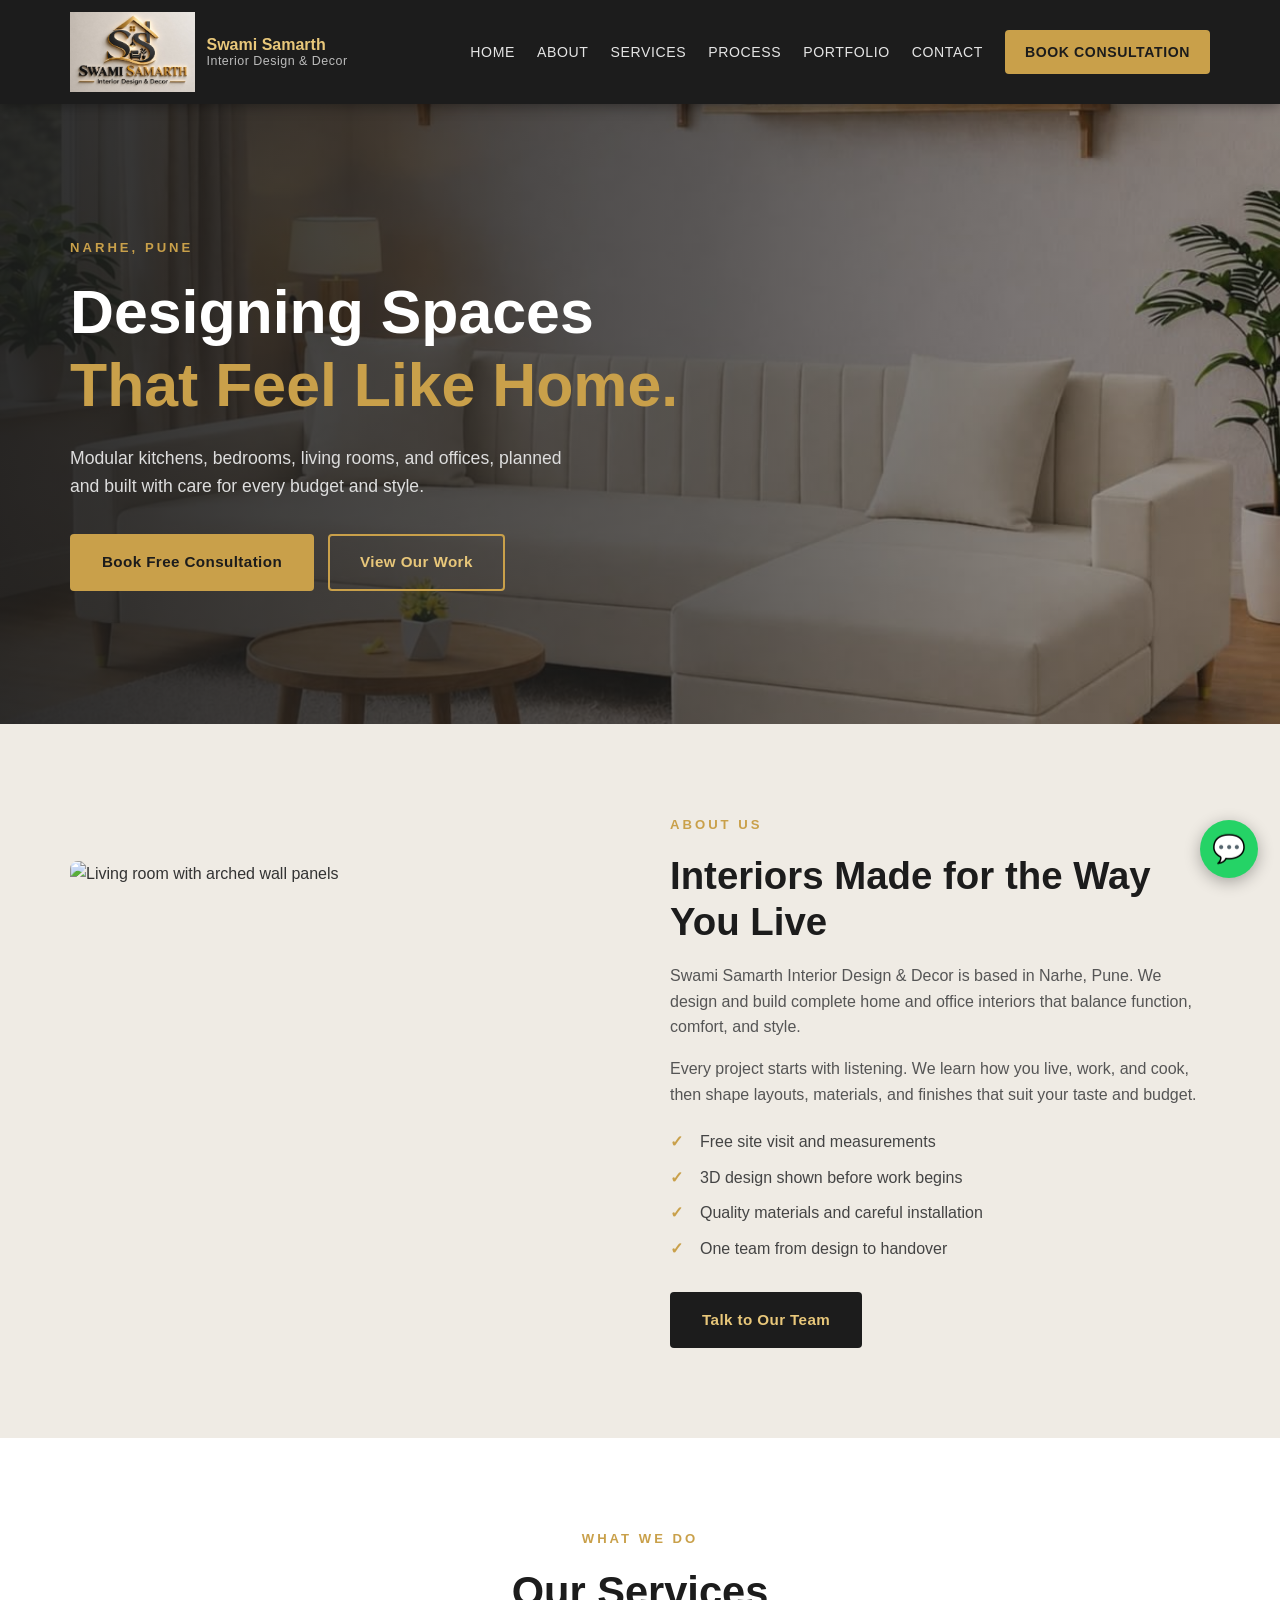
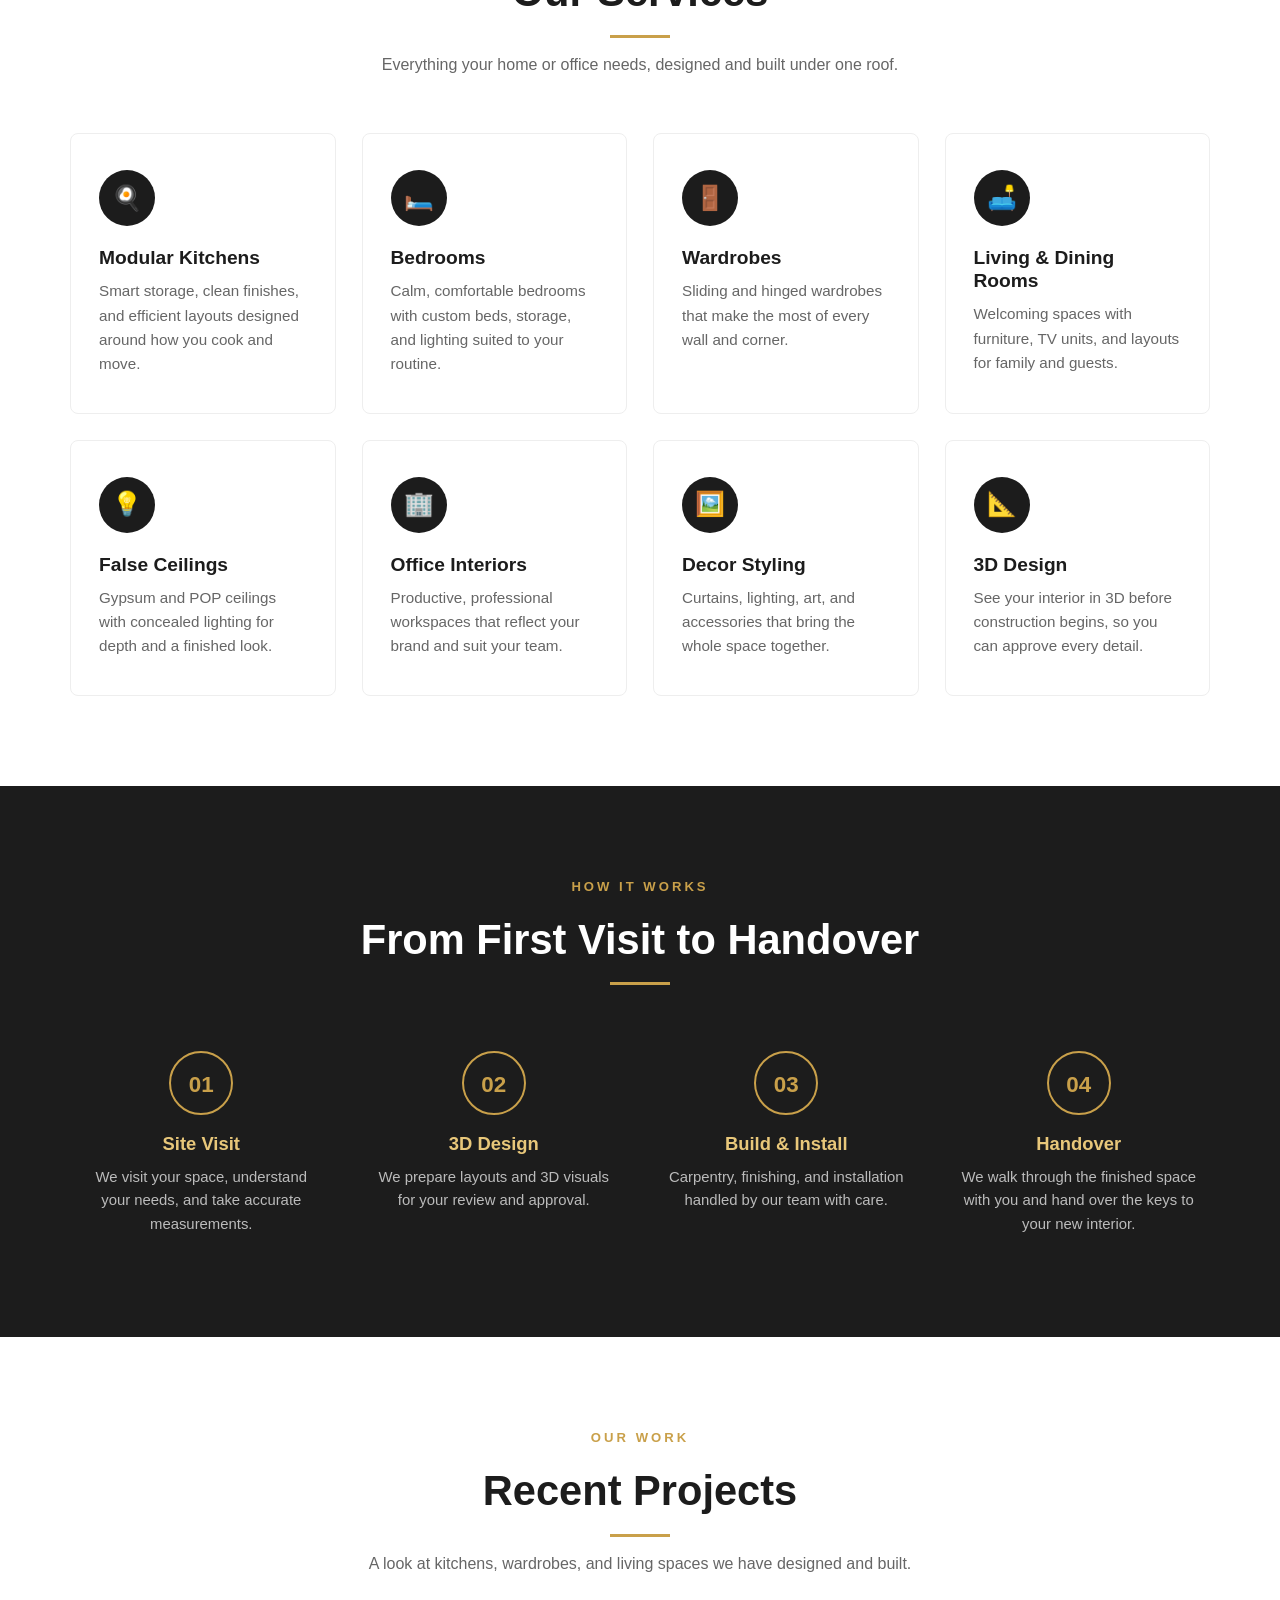
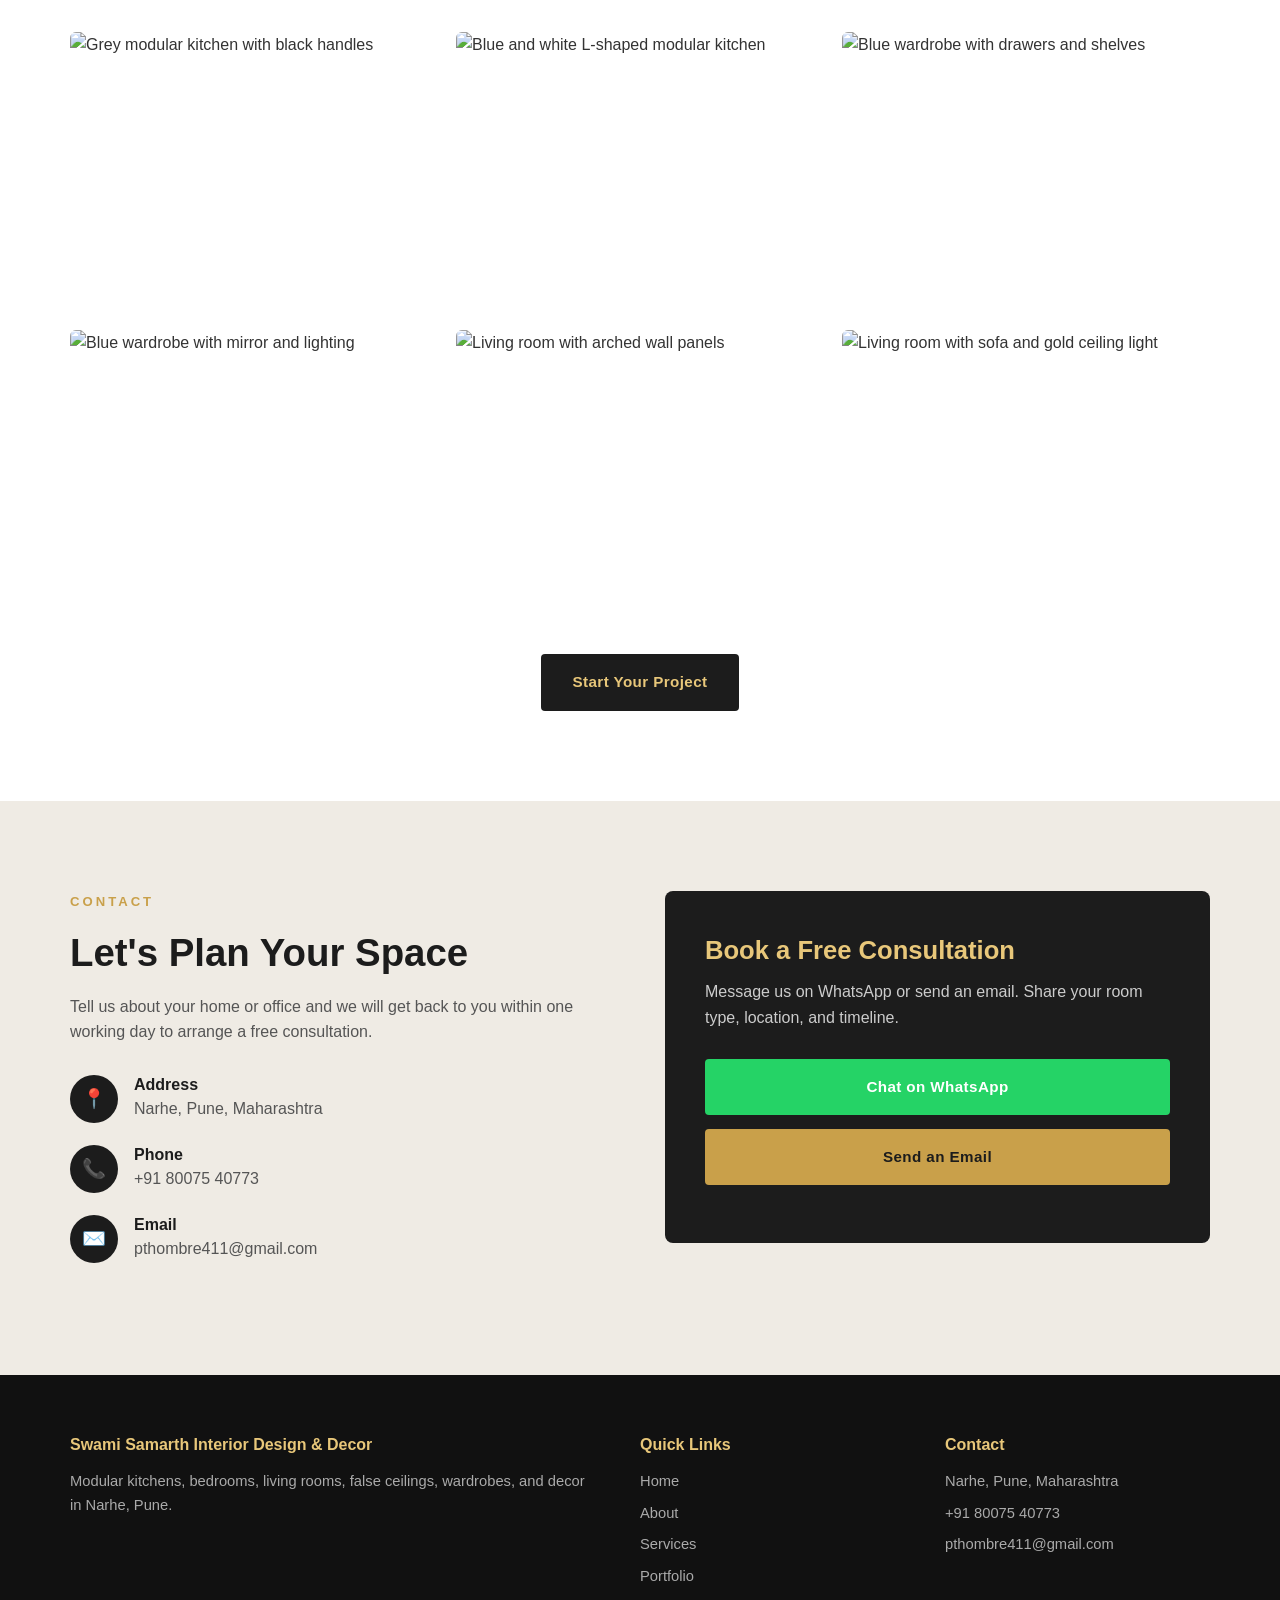
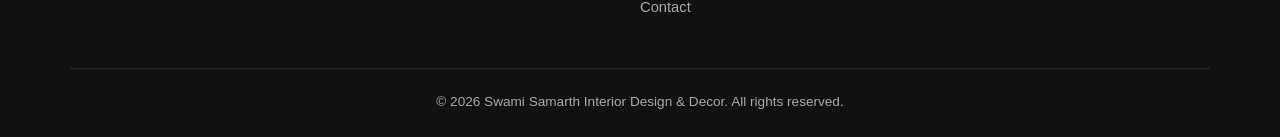
==== index.html @ c34c0df8 "Rename index (5).html to index.html" ====
<!DOCTYPE html>
<html lang="en">
<head>
  <meta charset="UTF-8">
  <meta name="viewport" content="width=device-width, initial-scale=1.0">
  <title>Swami Samarth Interior Design & Decor | Narhe, Pune</title>
  <meta name="description" content="Swami Samarth Interior Design & Decor in Narhe, Pune. Modular kitchens, bedrooms, living rooms, false ceilings, wardrobes and decor. Book a free consultation.">
  <link rel="stylesheet" href="style.css">
</head>
<body>

  <!-- Header -->
  <header>
    <div class="container nav">
      <a href="#home" class="brand">
        <img src="images/logo.png" alt="Swami Samarth logo">
        <div class="brand-text">Swami Samarth<small>Interior Design &amp; Decor</small></div>
      </a>
      <nav class="nav-links">
        <a href="#home">Home</a>
        <a href="#about">About</a>
        <a href="#services">Services</a>
        <a href="#process">Process</a>
        <a href="#portfolio">Portfolio</a>
        <a href="#contact">Contact</a>
        <a href="#contact" class="nav-cta">Book Consultation</a>
      </nav>
    </div>
  </header>

  <!-- Hero -->
  <section class="hero" id="home" style="padding:0">
    <div class="container">
      <div class="hero-content">
        <div class="eyebrow">Narhe, Pune</div>
        <h1>Designing Spaces <span class="accent">That Feel Like Home.</span></h1>
        <p>Modular kitchens, bedrooms, living rooms, and offices, planned and built with care for every budget and style.</p>
        <div class="hero-buttons">
          <a href="#contact" class="btn btn-gold">Book Free Consultation</a>
          <a href="#portfolio" class="btn btn-outline">View Our Work</a>
        </div>
      </div>
    </div>
  </section>

  <!-- About -->
  <section class="about" id="about">
    <div class="container about-grid">
      <div class="about-img">
        <img src="images/about.jpg" alt="Living room with arched wall panels">
      </div>
      <div class="about-text">
        <div class="eyebrow" style="color:var(--gold)">About Us</div>
        <h2>Interiors Made for the Way You Live</h2>
        <p>Swami Samarth Interior Design &amp; Decor is based in Narhe, Pune. We design and build complete home and office interiors that balance function, comfort, and style.</p>
        <p>Every project starts with listening. We learn how you live, work, and cook, then shape layouts, materials, and finishes that suit your taste and budget.</p>
        <ul class="checks">
          <li>Free site visit and measurements</li>
          <li>3D design shown before work begins</li>
          <li>Quality materials and careful installation</li>
          <li>One team from design to handover</li>
        </ul>
        <a href="#contact" class="btn btn-dark">Talk to Our Team</a>
      </div>
    </div>
  </section>

  <!-- Services -->
  <section id="services">
    <div class="container">
      <div class="section-head">
        <div class="eyebrow">What We Do</div>
        <h2>Our Services</h2>
        <div class="bar"></div>
        <p>Everything your home or office needs, designed and built under one roof.</p>
      </div>
      <div class="services-grid">
        <div class="service"><div class="icon">🍳</div><h3>Modular Kitchens</h3><p>Smart storage, clean finishes, and efficient layouts designed around how you cook and move.</p></div>
        <div class="service"><div class="icon">🛏️</div><h3>Bedrooms</h3><p>Calm, comfortable bedrooms with custom beds, storage, and lighting suited to your routine.</p></div>
        <div class="service"><div class="icon">🚪</div><h3>Wardrobes</h3><p>Sliding and hinged wardrobes that make the most of every wall and corner.</p></div>
        <div class="service"><div class="icon">🛋️</div><h3>Living &amp; Dining Rooms</h3><p>Welcoming spaces with furniture, TV units, and layouts for family and guests.</p></div>
        <div class="service"><div class="icon">💡</div><h3>False Ceilings</h3><p>Gypsum and POP ceilings with concealed lighting for depth and a finished look.</p></div>
        <div class="service"><div class="icon">🏢</div><h3>Office Interiors</h3><p>Productive, professional workspaces that reflect your brand and suit your team.</p></div>
        <div class="service"><div class="icon">🖼️</div><h3>Decor Styling</h3><p>Curtains, lighting, art, and accessories that bring the whole space together.</p></div>
        <div class="service"><div class="icon">📐</div><h3>3D Design</h3><p>See your interior in 3D before construction begins, so you can approve every detail.</p></div>
      </div>
    </div>
  </section>

  <!-- Process -->
  <section class="process" id="process">
    <div class="container">
      <div class="section-head">
        <div class="eyebrow">How It Works</div>
        <h2>From First Visit to Handover</h2>
        <div class="bar"></div>
      </div>
      <div class="steps">
        <div class="step"><div class="step-num">01</div><h4>Site Visit</h4><p>We visit your space, understand your needs, and take accurate measurements.</p></div>
        <div class="step"><div class="step-num">02</div><h4>3D Design</h4><p>We prepare layouts and 3D visuals for your review and approval.</p></div>
        <div class="step"><div class="step-num">03</div><h4>Build &amp; Install</h4><p>Carpentry, finishing, and installation handled by our team with care.</p></div>
        <div class="step"><div class="step-num">04</div><h4>Handover</h4><p>We walk through the finished space with you and hand over the keys to your new interior.</p></div>
      </div>
    </div>
  </section>

  <!-- Portfolio -->
  <section id="portfolio">
    <div class="container">
      <div class="section-head">
        <div class="eyebrow">Our Work</div>
        <h2>Recent Projects</h2>
        <div class="bar"></div>
        <p>A look at kitchens, wardrobes, and living spaces we have designed and built.</p>
      </div>
      <div class="portfolio-grid">
        <div class="portfolio-item"><img src="images/project1.jpg" alt="Grey modular kitchen with black handles"><div class="overlay">Modular Kitchen</div></div>
        <div class="portfolio-item"><img src="images/project2.jpg" alt="Blue and white L-shaped modular kitchen"><div class="overlay">L-Shaped Kitchen</div></div>
        <div class="portfolio-item"><img src="images/project3.jpg" alt="Blue wardrobe with drawers and shelves"><div class="overlay">Wardrobe with Drawers</div></div>
        <div class="portfolio-item"><img src="images/project4.jpg" alt="Blue wardrobe with mirror and lighting"><div class="overlay">Wardrobe with Mirror</div></div>
        <div class="portfolio-item"><img src="images/about.jpg" alt="Living room with arched wall panels"><div class="overlay">Living Room</div></div>
        <div class="portfolio-item"><img src="images/hero.jpg" alt="Living room with sofa and gold ceiling light"><div class="overlay">Living Room Lighting</div></div>
      </div>
      <div class="portfolio-cta">
        <a href="#contact" class="btn btn-dark">Start Your Project</a>
      </div>
    </div>
  </section>

  <!-- Contact -->
  <section class="contact" id="contact">
    <div class="container contact-grid">
      <div class="contact-info">
        <div class="eyebrow" style="color:var(--gold)">Contact</div>
        <h2>Let's Plan Your Space</h2>
        <p>Tell us about your home or office and we will get back to you within one working day to arrange a free consultation.</p>
        <div class="info-item">
          <div class="icon">📍</div>
          <div><h4>Address</h4><p>Narhe, Pune, Maharashtra</p></div>
        </div>
        <div class="info-item">
          <div class="icon">📞</div>
          <div><h4>Phone</h4><p><a href="tel:+918007540773">+91 80075 40773</a></p></div>
        </div>
        <div class="info-item">
          <div class="icon">✉️</div>
          <div><h4>Email</h4><p><a href="mailto:pthombre411@gmail.com">pthombre411@gmail.com</a></p></div>
        </div>
      </div>
      <div class="contact-card">
        <h3>Book a Free Consultation</h3>
        <p>Message us on WhatsApp or send an email. Share your room type, location, and timeline.</p>
        <a href="https://wa.me/918007540773?text=Hello%2C%20I%20would%20like%20a%20free%20consultation" target="_blank" rel="noopener" class="btn btn-whatsapp">Chat on WhatsApp</a>
        <a href="mailto:pthombre411@gmail.com?subject=Free%20Consultation%20Request" class="btn btn-gold">Send an Email</a>
      </div>
    </div>
  </section>

  <!-- Footer -->
  <footer>
    <div class="container">
      <div class="footer-grid">
        <div>
          <h4>Swami Samarth Interior Design &amp; Decor</h4>
          <p>Modular kitchens, bedrooms, living rooms, false ceilings, wardrobes, and decor in Narhe, Pune.</p>
        </div>
        <div>
          <h4>Quick Links</h4>
          <ul>
            <li><a href="#home">Home</a></li>
            <li><a href="#about">About</a></li>
            <li><a href="#services">Services</a></li>
            <li><a href="#portfolio">Portfolio</a></li>
            <li><a href="#contact">Contact</a></li>
          </ul>
        </div>
        <div>
          <h4>Contact</h4>
          <p>Narhe, Pune, Maharashtra</p>
          <p>+91 80075 40773</p>
          <p>pthombre411@gmail.com</p>
        </div>
      </div>
      <div class="footer-bottom">&copy; 2026 Swami Samarth Interior Design &amp; Decor. All rights reserved.</div>
    </div>
  </footer>

  <a href="https://wa.me/918007540773" class="whatsapp-float" target="_blank" rel="noopener" aria-label="Chat on WhatsApp">💬</a>

</body>
</html>
---- style.css ----
:root {
  --gold: #c9a04a;
  --gold-light: #e8c77a;
  --black: #1c1c1c;
  --charcoal: #2e2e2e;
  --cream: #efebe4;
  --white: #ffffff;
  --text: #333;
  --muted: #666;
}
* { box-sizing: border-box; margin: 0; padding: 0; }
html { scroll-behavior: smooth; }
body { font-family: "Segoe UI", Roboto, Arial, sans-serif; color: var(--text); background: var(--white); line-height: 1.6; }
a { color: inherit; text-decoration: none; }
img { max-width: 100%; display: block; }
.container { width: min(1140px, 92%); margin: 0 auto; }
h1, h2, h3, h4 { line-height: 1.2; }

/* Buttons */
.btn { display: inline-block; padding: 14px 30px; border-radius: 4px; font-weight: 700; font-size: 0.95rem; letter-spacing: 0.4px; transition: background 0.2s, color 0.2s, transform 0.2s; border: 2px solid transparent; }
.btn:hover { transform: translateY(-2px); }
.btn-gold { background: var(--gold); color: var(--black); }
.btn-gold:hover { background: var(--gold-light); }
.btn-outline { border-color: var(--gold); color: var(--gold-light); }
.btn-outline:hover { background: var(--gold); color: var(--black); }
.btn-dark { background: var(--black); color: var(--gold-light); }
.btn-dark:hover { background: var(--charcoal); }
.btn-whatsapp { background: #25D366; color: #fff; }
.btn-whatsapp:hover { background: #1ebe5b; }

/* Header */
header { background: var(--black); position: sticky; top: 0; z-index: 100; box-shadow: 0 2px 12px rgba(0,0,0,0.35); }
.nav { display: flex; align-items: center; justify-content: space-between; padding: 12px 0; gap: 16px; flex-wrap: wrap; }
.brand { display: flex; align-items: center; gap: 12px; }
.brand img { width: auto; height: 80px; object-fit: contain; border-radius: 0; background: transparent; padding: 0; }.brand-text { color: var(--gold-light); font-weight: 700; line-height: 1.15; }
.brand-text small { display: block; color: #bbb; font-weight: 400; font-size: 0.78rem; letter-spacing: 0.5px; }
.nav-links { display: flex; align-items: center; gap: 22px; flex-wrap: wrap; }
.nav-links a { color: #e5e5e5; font-size: 0.88rem; text-transform: uppercase; letter-spacing: 0.6px; transition: color 0.2s; }
.nav-links a:hover { color: var(--gold); }
.nav-cta { background: var(--gold); color: var(--black) !important; padding: 11px 20px; border-radius: 4px; font-weight: 700; }
.nav-cta:hover { background: var(--gold-light) !important; }

/* Hero */
.hero {
  min-height: 620px;
  display: flex; align-items: center;
  background: linear-gradient(90deg, rgba(28,28,28,0.92) 0%, rgba(28,28,28,0.7) 55%, rgba(28,28,28,0.35) 100%),
              url("images/hero.jpeg") center/cover no-repeat;
  color: #fff;
}
.hero-content { max-width: 620px; padding: 80px 0; }
.eyebrow { color: var(--gold); text-transform: uppercase; letter-spacing: 3px; font-size: 0.82rem; font-weight: 700; margin-bottom: 18px; }
.hero h1 { font-size: clamp(2.2rem, 5.2vw, 3.8rem); font-weight: 800; margin-bottom: 22px; }
.hero h1 .accent { color: var(--gold); }
.hero p { font-size: 1.1rem; color: #ddd; margin-bottom: 34px; max-width: 520px; }
.hero-buttons { display: flex; gap: 14px; flex-wrap: wrap; }

/* Sections */
section { padding: 90px 0; }
.section-head { text-align: center; margin-bottom: 56px; }
.section-head .eyebrow { color: var(--gold); }
.section-head h2 { font-size: clamp(1.9rem, 3.5vw, 2.6rem); color: var(--black); font-weight: 800; }
.section-head p { color: var(--muted); max-width: 620px; margin: 14px auto 0; }
.bar { width: 60px; height: 3px; background: var(--gold); margin: 18px auto 0; }

/* About */
.about { background: var(--cream); }
.about-grid { display: grid; grid-template-columns: 1fr 1fr; gap: 60px; align-items: center; }
.about-img { position: relative; }
.about-img img { width: 100%; height: 440px; object-fit: cover; border-radius: 8px; }
.about-img::after { content: ""; position: absolute; inset: -14px -14px auto auto; width: 140px; height: 140px; border-top: 4px solid var(--gold); border-right: 4px solid var(--gold); border-radius: 0 8px 0 0; z-index: -1; }
.about-text h2 { font-size: clamp(1.9rem, 3.2vw, 2.4rem); color: var(--black); font-weight: 800; margin: 12px 0 18px; }
.about-text p { color: #555; margin-bottom: 16px; }
.checks { list-style: none; margin: 22px 0 30px; }
.checks li { padding-left: 30px; position: relative; margin-bottom: 10px; color: #444; }
.checks li::before { content: "✓"; position: absolute; left: 0; color: var(--gold); font-weight: 700; }

/* Services */
.services-grid { display: grid; grid-template-columns: repeat(auto-fit, minmax(250px, 1fr)); gap: 26px; }
.service { background: var(--white); border: 1px solid #eee; border-radius: 8px; padding: 36px 28px; transition: transform 0.25s, box-shadow 0.25s, border-color 0.25s; }
.service:hover { transform: translateY(-6px); box-shadow: 0 14px 30px rgba(0,0,0,0.1); border-color: var(--gold); }
.service .icon { width: 56px; height: 56px; border-radius: 50%; background: var(--black); color: var(--gold); display: flex; align-items: center; justify-content: center; font-size: 1.5rem; margin-bottom: 20px; }
.service h3 { color: var(--black); font-size: 1.2rem; margin-bottom: 10px; }
.service p { color: #666; font-size: 0.95rem; }

/* Process */
.process { background: var(--black); color: #ddd; }
.process .section-head h2 { color: #fff; }
.process .section-head p { color: #aaa; }
.steps { display: grid; grid-template-columns: repeat(auto-fit, minmax(220px, 1fr)); gap: 30px; }
.step { text-align: center; padding: 10px; }
.step-num { width: 64px; height: 64px; line-height: 64px; border-radius: 50%; border: 2px solid var(--gold); color: var(--gold); font-size: 1.4rem; font-weight: 700; margin: 0 auto 18px; }
.step h4 { color: var(--gold-light); font-size: 1.15rem; margin-bottom: 10px; }
.step p { font-size: 0.93rem; color: #bbb; }

/* Portfolio */
.portfolio-grid { display: grid; grid-template-columns: repeat(3, 1fr); gap: 18px; }
.portfolio-item { position: relative; overflow: hidden; border-radius: 6px; }
.portfolio-item img { width: 100%; height: 280px; object-fit: cover; transition: transform 0.5s; }
.portfolio-item:hover img { transform: scale(1.06); }
.portfolio-item .overlay { position: absolute; inset: 0; background: linear-gradient(transparent 40%, rgba(0,0,0,0.75)); display: flex; align-items: flex-end; padding: 20px; color: #fff; font-weight: 600; opacity: 0; transition: opacity 0.3s; }
.portfolio-item:hover .overlay { opacity: 1; }
.portfolio-cta { text-align: center; margin-top: 44px; }

/* Contact */
.contact { background: var(--cream); }
.contact-grid { display: grid; grid-template-columns: 1fr 1fr; gap: 50px; align-items: start; }
.contact-info h2 { font-size: clamp(1.9rem, 3.2vw, 2.4rem); color: var(--black); font-weight: 800; margin: 12px 0 18px; }
.contact-info > p { color: #555; margin-bottom: 30px; }
.info-item { display: flex; gap: 16px; margin-bottom: 22px; }
.info-item .icon { width: 48px; height: 48px; border-radius: 50%; background: var(--black); color: var(--gold); display: flex; align-items: center; justify-content: center; flex-shrink: 0; font-size: 1.2rem; }
.info-item h4 { color: var(--black); margin-bottom: 2px; }
.info-item p, .info-item a { color: #555; }
.info-item a:hover { color: var(--gold); }
.contact-card { background: var(--black); color: #fff; padding: 44px 40px; border-radius: 8px; }
.contact-card h3 { color: var(--gold-light); font-size: 1.6rem; margin-bottom: 14px; }
.contact-card p { color: #ccc; margin-bottom: 28px; }
.contact-card .btn { display: block; text-align: center; margin-bottom: 14px; }

/* Footer */
footer { background: #111; color: #aaa; padding: 60px 0 24px; }
.footer-grid { display: grid; grid-template-columns: 2fr 1fr 1fr; gap: 40px; margin-bottom: 40px; }
footer h4 { color: var(--gold-light); margin-bottom: 16px; font-size: 1rem; }
footer p, footer li { font-size: 0.92rem; margin-bottom: 8px; }
footer ul { list-style: none; }
footer ul a:hover { color: var(--gold); }
.footer-bottom { border-top: 1px solid #2a2a2a; padding-top: 22px; text-align: center; font-size: 0.85rem; }

/* Floating WhatsApp */
.whatsapp-float { position: fixed; bottom: 22px; right: 22px; width: 58px; height: 58px; border-radius: 50%; background: #25D366; color: #fff; display: flex; align-items: center; justify-content: center; font-size: 1.7rem; box-shadow: 0 4px 16px rgba(0,0,0,0.3); z-index: 200; }

/* Responsive */
@media (max-width: 900px) {
  .about-grid, .contact-grid { grid-template-columns: 1fr; gap: 40px; }
  .portfolio-grid { grid-template-columns: repeat(2, 1fr); }
  .footer-grid { grid-template-columns: 1fr; }
  .about-img img { height: 320px; }
}
@media (max-width: 600px) {
  section { padding: 64px 0; }
  .portfolio-grid { grid-template-columns: 1fr; }
  .nav-links { gap: 14px; justify-content: center; }
  .nav-links a { font-size: 0.8rem; }
  .hero { min-height: 560px; }
  .contact-card { padding: 30px 24px; }
}
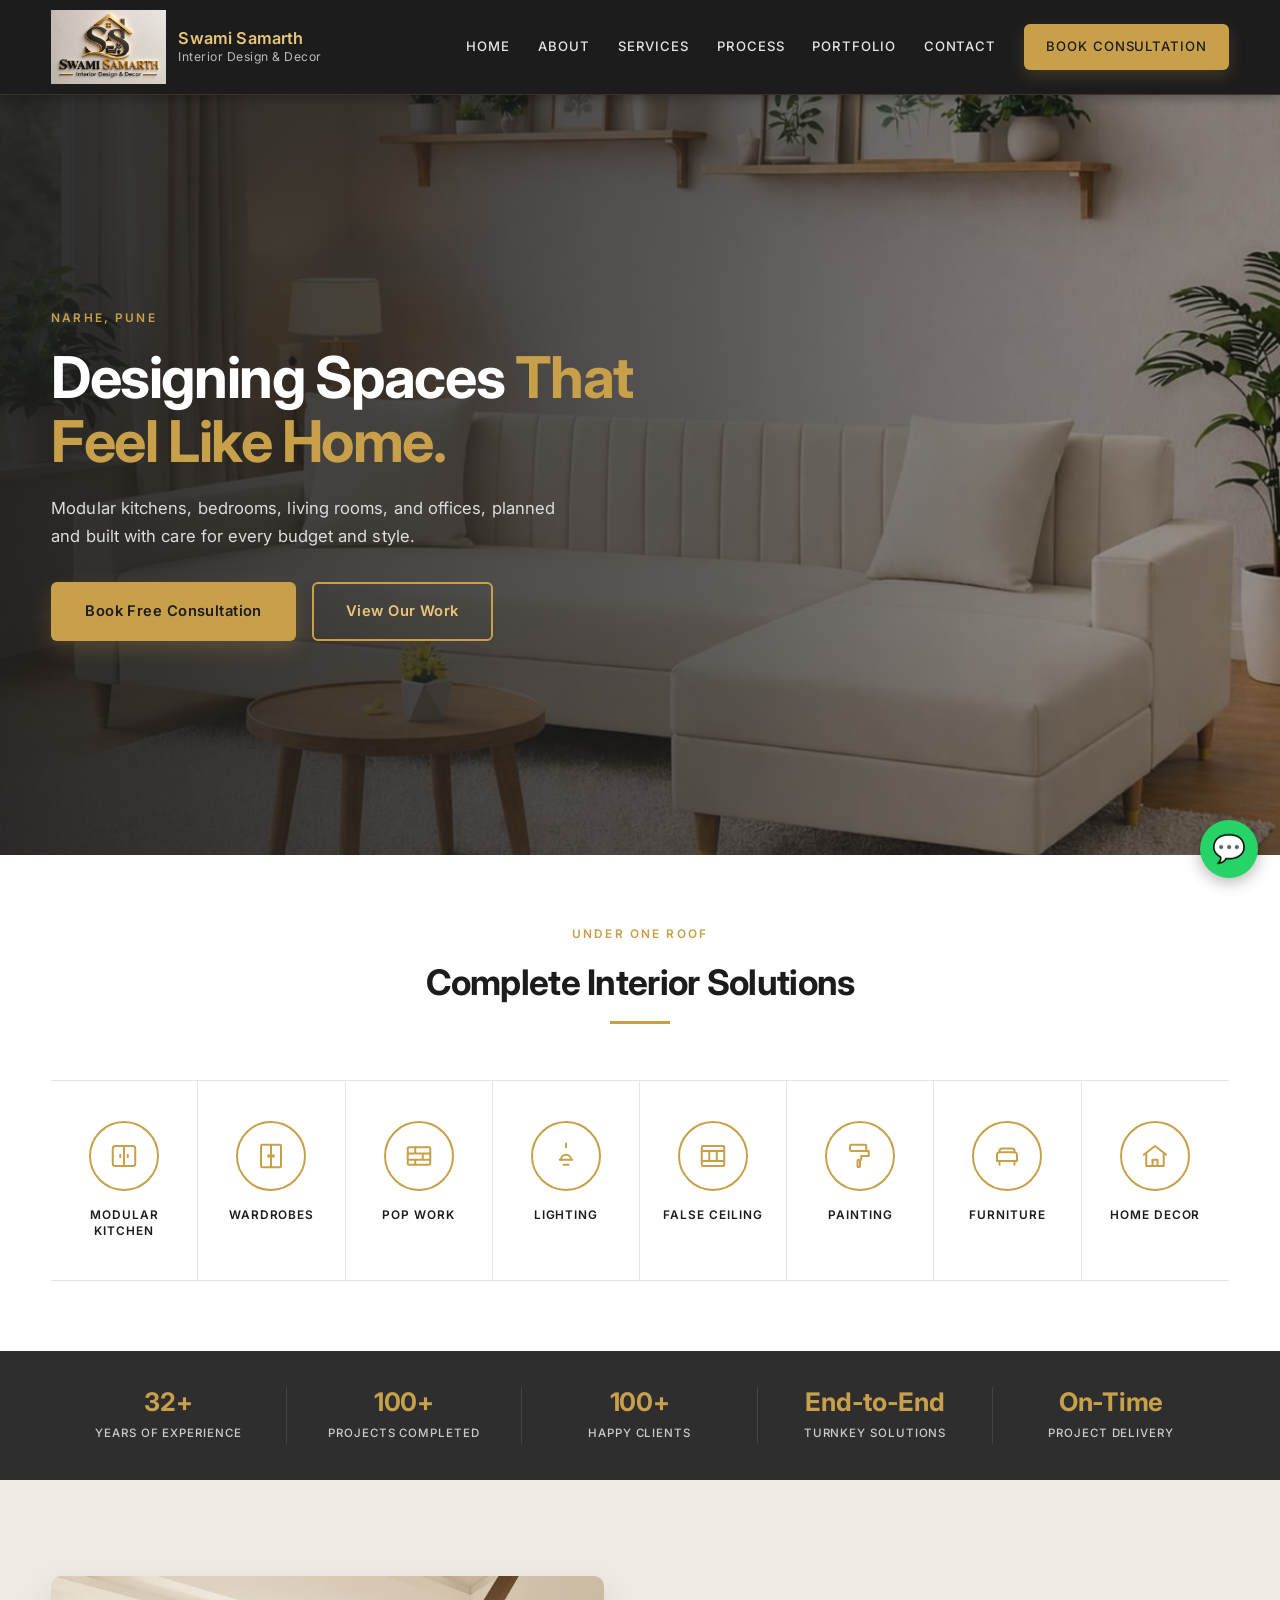
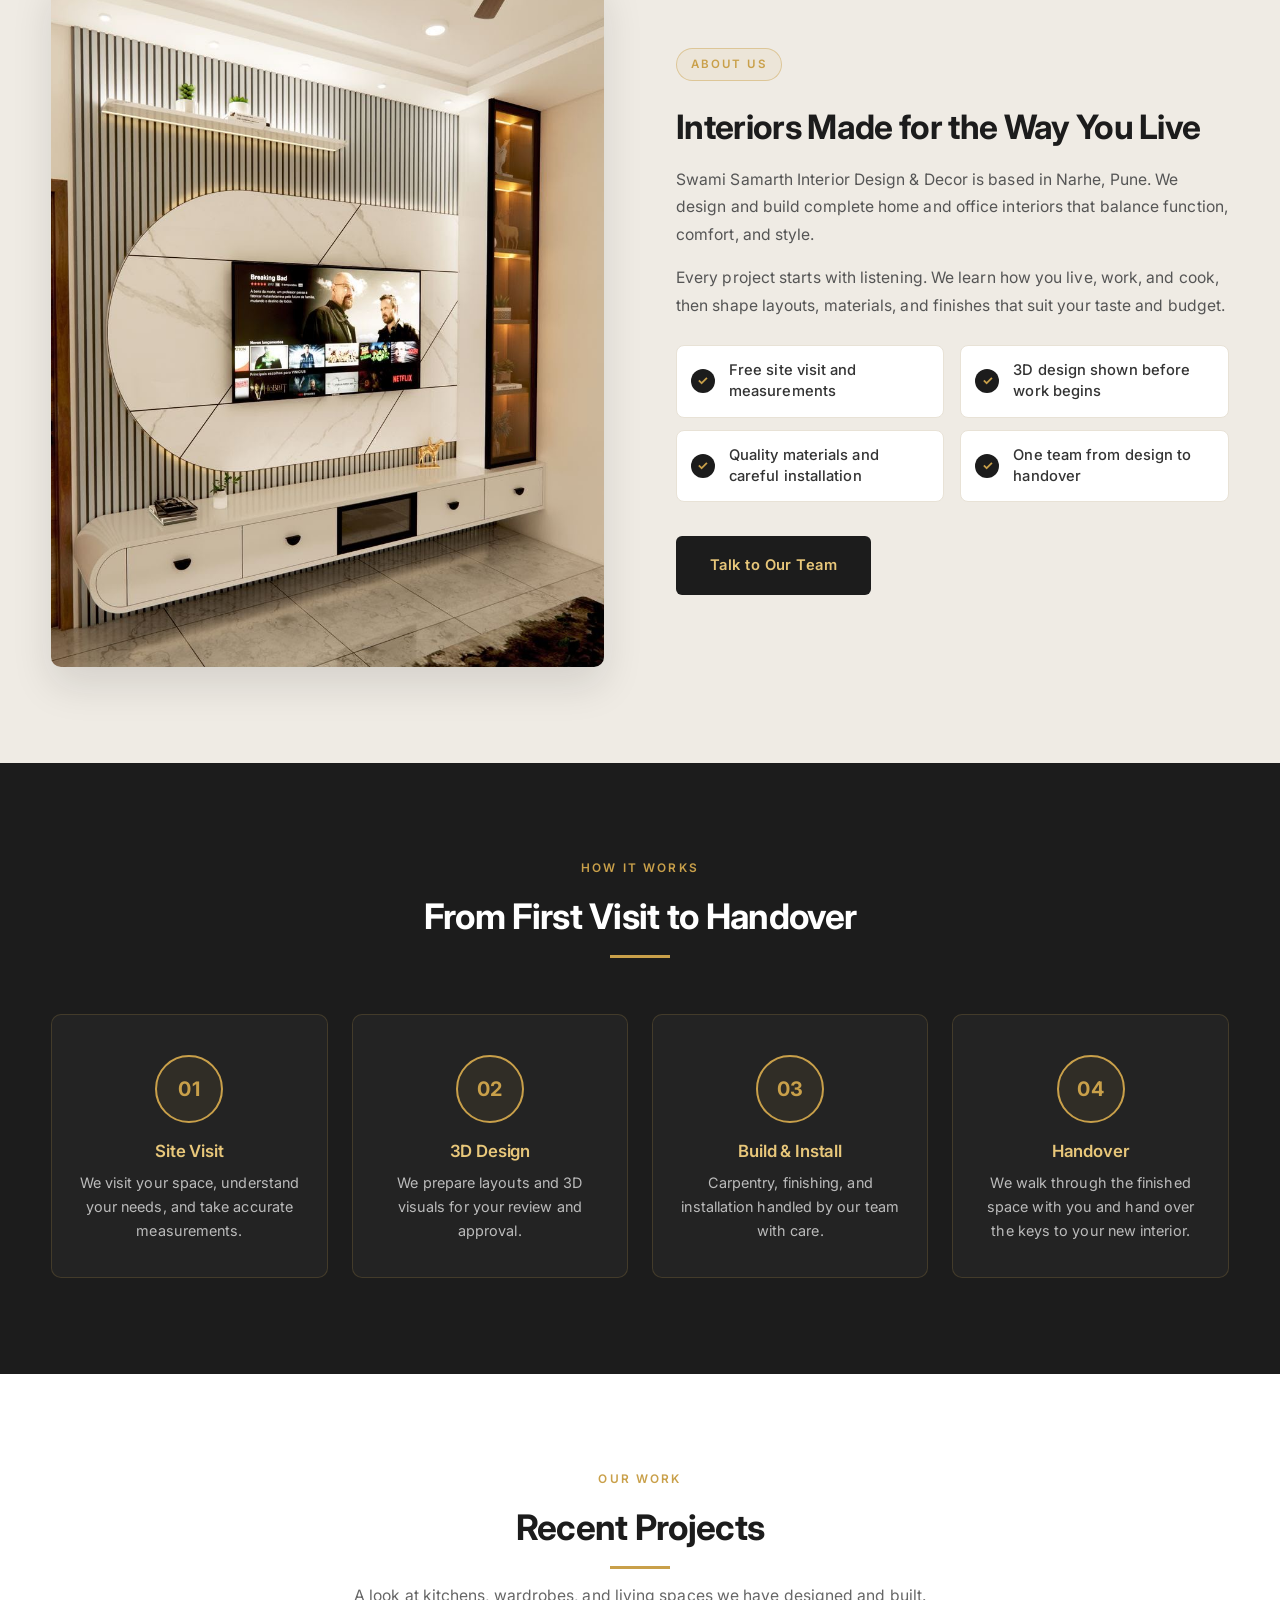
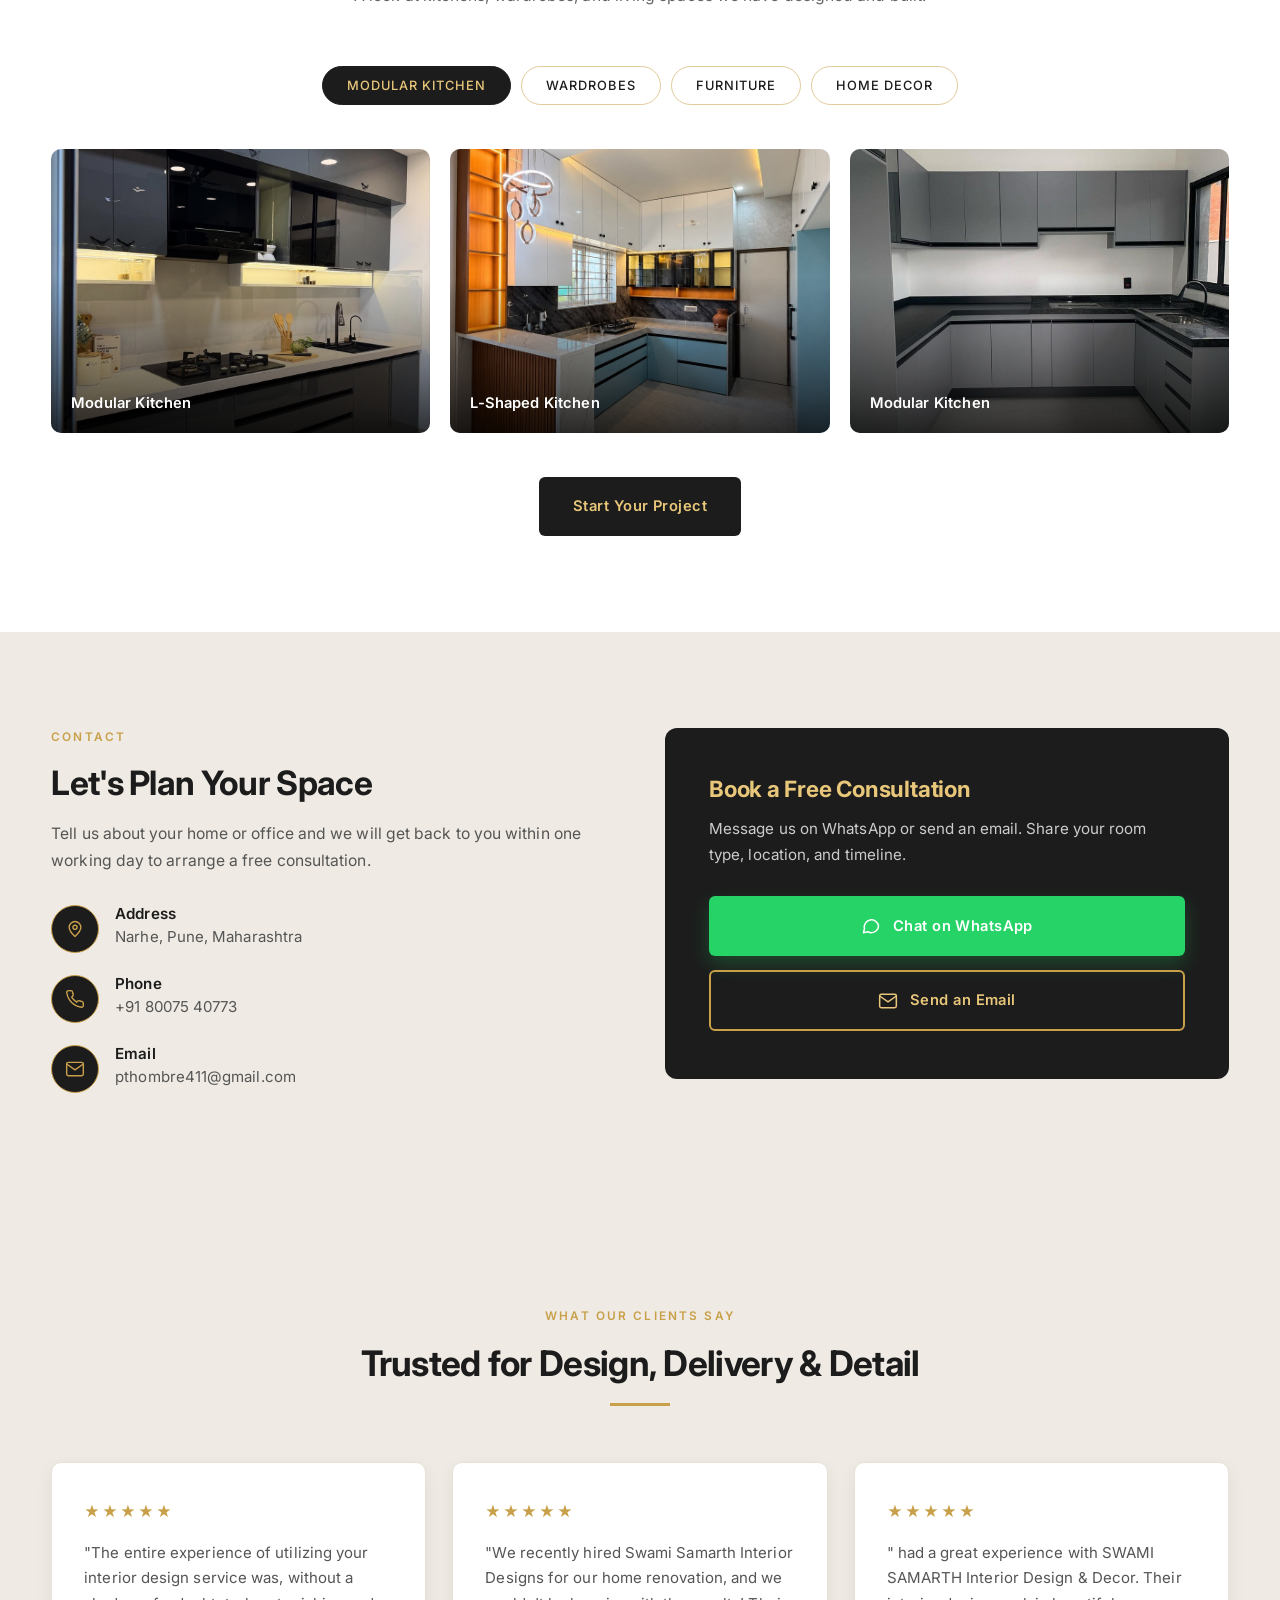
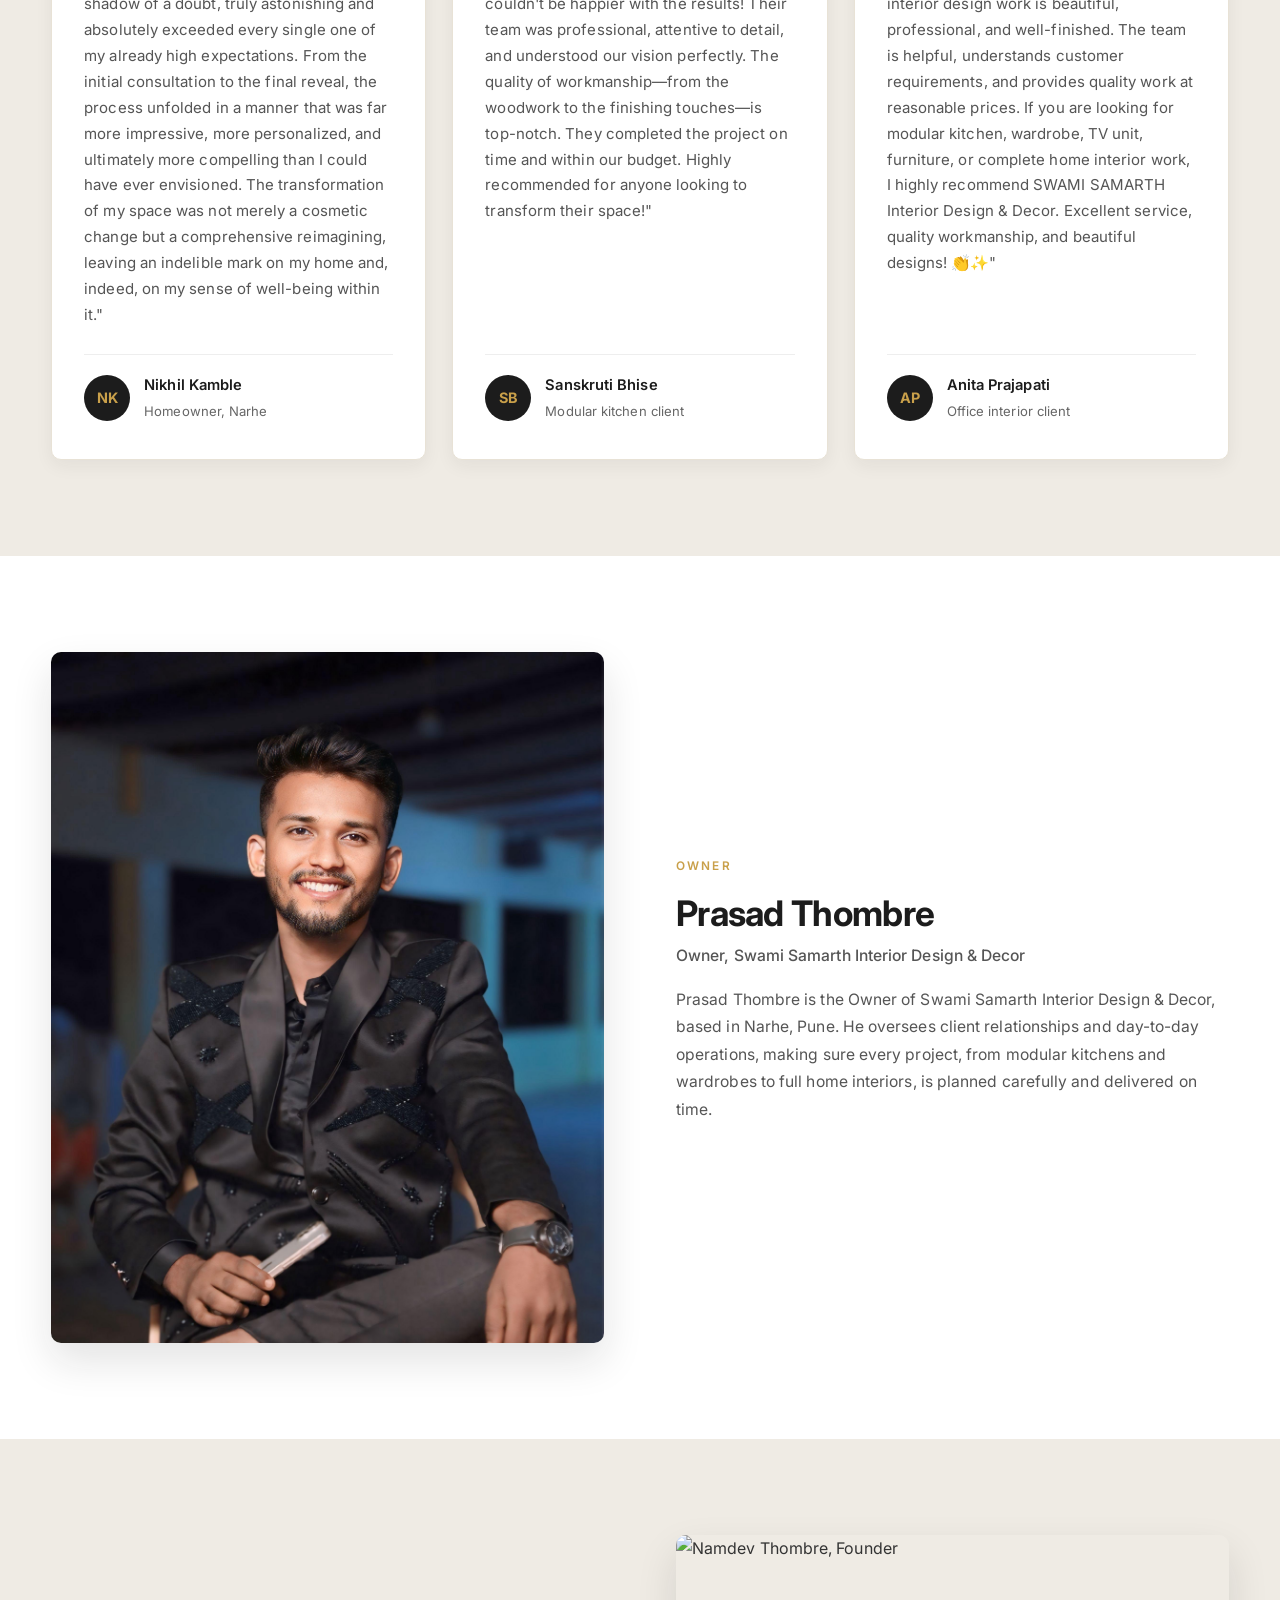
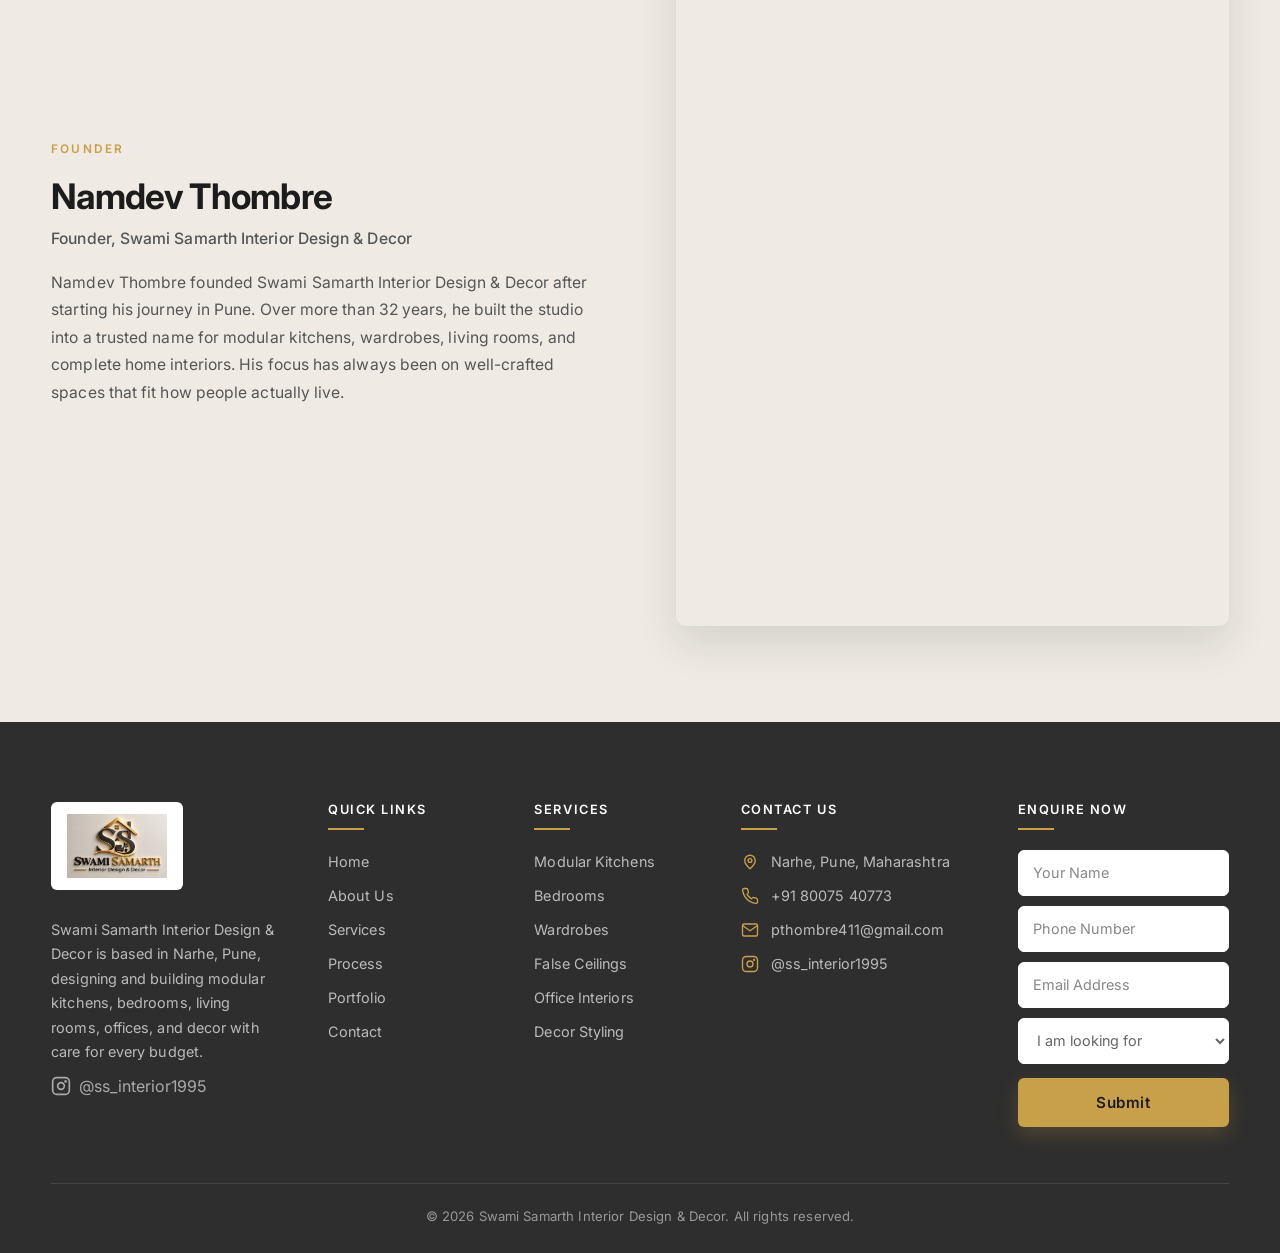
==== commit f711ca85: "Add files via upload" ====
--- a/index.html
+++ b/index.html
@@ -16,15 +16,16 @@
         <img src="images/logo.png" alt="Swami Samarth logo">
         <div class="brand-text">Swami Samarth<small>Interior Design &amp; Decor</small></div>
       </a>
-      <nav class="nav-links">
+      <nav class="nav-links" id="site-nav">
         <a href="#home">Home</a>
         <a href="#about">About</a>
-        <a href="#services">Services</a>
+        <a href="#solutions">Services</a>
         <a href="#process">Process</a>
         <a href="#portfolio">Portfolio</a>
         <a href="#contact">Contact</a>
         <a href="#contact" class="nav-cta">Book Consultation</a>
       </nav>
+      <button class="nav-toggle" type="button" aria-label="Open menu" aria-expanded="false" aria-controls="site-nav"><span></span><span></span><span></span></button>
     </div>
   </header>
 
@@ -43,11 +44,43 @@
     </div>
   </section>
 
+  <!-- Complete Solutions (icon strip) -->
+<section class="solutions" id="solutions">
+  <div class="container">
+    <div class="section-head">
+      <div class="eyebrow">Under One Roof</div>
+      <h2>Complete Interior Solutions</h2>
+      <div class="bar"></div>
+    </div>
+    <div class="icon-strip">
+      <div class="icon-item"><div class="icon-circle"><svg viewBox="0 0 24 24" aria-hidden="true"><rect x="3" y="4" width="18" height="16" rx="2"/><path d="M12 4v16M9 11v2M15 11v2"/></svg></div><h4>Modular Kitchen</h4></div>
+      <div class="icon-item"><div class="icon-circle"><svg viewBox="0 0 24 24" aria-hidden="true"><rect x="4" y="3" width="16" height="18" rx="1"/><path d="M12 3v18"/><circle cx="10.2" cy="12" r=".6"/><circle cx="13.8" cy="12" r=".6"/></svg></div><h4>Wardrobes</h4></div>
+      <div class="icon-item"><div class="icon-circle"><svg viewBox="0 0 24 24" aria-hidden="true"><rect x="3" y="5" width="18" height="14" rx="1"/><path d="M3 10h18M3 15h18M9 5v5M15 10v5M9 15v4"/></svg></div><h4>POP Work</h4></div>
+      <div class="icon-item"><div class="icon-circle"><svg viewBox="0 0 24 24" aria-hidden="true"><path d="M12 2v3"/><path d="M8 15a4 4 0 0 1 8 0"/><path d="M7 15h10"/><path d="M10 19h4"/></svg></div><h4>Lighting</h4></div>
+      <div class="icon-item"><div class="icon-circle"><svg viewBox="0 0 24 24" aria-hidden="true"><rect x="3" y="4" width="18" height="16" rx="1"/><path d="M3 8h18M3 16h18M9 8v8M15 8v8"/></svg></div><h4>False Ceiling</h4></div>
+      <div class="icon-item"><div class="icon-circle"><svg viewBox="0 0 24 24" aria-hidden="true"><rect x="4" y="3" width="13" height="5" rx="1"/><path d="M17 8h2v4h-6v3"/><rect x="10" y="15" width="2" height="6" rx="1"/></svg></div><h4>Painting</h4></div>
+      <div class="icon-item"><div class="icon-circle"><svg viewBox="0 0 24 24" aria-hidden="true"><path d="M6 9V8a2 2 0 0 1 2-2h8a2 2 0 0 1 2 2v1"/><path d="M4 11v5h16v-5a2 2 0 0 0-2-2H6a2 2 0 0 0-2 2z"/><path d="M6 16v3M18 16v3"/></svg></div><h4>Furniture</h4></div>
+      <div class="icon-item"><div class="icon-circle"><svg viewBox="0 0 24 24" aria-hidden="true"><path d="M3 11l9-7 9 7"/><path d="M5 10v10h14V10"/><path d="M10 20v-5h4v5"/></svg></div><h4>Home Decor</h4></div>
+    </div>
+  </div>
+</section>
+
+<!-- Stats bar -->
+<div class="stats-bar">
+  <div class="container stats-grid">
+    <div class="stat"><strong>32+</strong><span>Years of Experience</span></div>
+    <div class="stat"><strong>100+</strong><span>Projects Completed</span></div>
+    <div class="stat"><strong>100+</strong><span>Happy Clients</span></div>
+    <div class="stat"><strong>End-to-End</strong><span>Turnkey Solutions</span></div>
+    <div class="stat"><strong>On-Time</strong><span>Project Delivery</span></div>
+  </div>
+</div>
+
   <!-- About -->
   <section class="about" id="about">
     <div class="container about-grid">
       <div class="about-img">
-        <img src="images/about.jpg" alt="Living room with arched wall panels">
+        <img src="images/about.jpeg" alt="Living room with arched wall panels">
       </div>
       <div class="about-text">
         <div class="eyebrow" style="color:var(--gold)">About Us</div>
@@ -65,28 +98,6 @@
     </div>
   </section>
 
-  <!-- Services -->
-  <section id="services">
-    <div class="container">
-      <div class="section-head">
-        <div class="eyebrow">What We Do</div>
-        <h2>Our Services</h2>
-        <div class="bar"></div>
-        <p>Everything your home or office needs, designed and built under one roof.</p>
-      </div>
-      <div class="services-grid">
-        <div class="service"><div class="icon">🍳</div><h3>Modular Kitchens</h3><p>Smart storage, clean finishes, and efficient layouts designed around how you cook and move.</p></div>
-        <div class="service"><div class="icon">🛏️</div><h3>Bedrooms</h3><p>Calm, comfortable bedrooms with custom beds, storage, and lighting suited to your routine.</p></div>
-        <div class="service"><div class="icon">🚪</div><h3>Wardrobes</h3><p>Sliding and hinged wardrobes that make the most of every wall and corner.</p></div>
-        <div class="service"><div class="icon">🛋️</div><h3>Living &amp; Dining Rooms</h3><p>Welcoming spaces with furniture, TV units, and layouts for family and guests.</p></div>
-        <div class="service"><div class="icon">💡</div><h3>False Ceilings</h3><p>Gypsum and POP ceilings with concealed lighting for depth and a finished look.</p></div>
-        <div class="service"><div class="icon">🏢</div><h3>Office Interiors</h3><p>Productive, professional workspaces that reflect your brand and suit your team.</p></div>
-        <div class="service"><div class="icon">🖼️</div><h3>Decor Styling</h3><p>Curtains, lighting, art, and accessories that bring the whole space together.</p></div>
-        <div class="service"><div class="icon">📐</div><h3>3D Design</h3><p>See your interior in 3D before construction begins, so you can approve every detail.</p></div>
-      </div>
-    </div>
-  </section>
-
   <!-- Process -->
   <section class="process" id="process">
     <div class="container">
@@ -113,13 +124,25 @@
         <div class="bar"></div>
         <p>A look at kitchens, wardrobes, and living spaces we have designed and built.</p>
       </div>
+      <div class="portfolio-tabs" role="tablist">
+        <button class="portfolio-tab active" data-filter="modular-kitchen" role="tab">Modular Kitchen</button>
+        <button class="portfolio-tab" data-filter="wardrobes" role="tab">Wardrobes</button>
+        <button class="portfolio-tab" data-filter="furniture" role="tab">Furniture</button>
+        <button class="portfolio-tab" data-filter="home-decor" role="tab">Home Decor</button>
+      </div>
       <div class="portfolio-grid">
-        <div class="portfolio-item"><img src="images/project1.jpg" alt="Grey modular kitchen with black handles"><div class="overlay">Modular Kitchen</div></div>
-        <div class="portfolio-item"><img src="images/project2.jpg" alt="Blue and white L-shaped modular kitchen"><div class="overlay">L-Shaped Kitchen</div></div>
-        <div class="portfolio-item"><img src="images/project3.jpg" alt="Blue wardrobe with drawers and shelves"><div class="overlay">Wardrobe with Drawers</div></div>
-        <div class="portfolio-item"><img src="images/project4.jpg" alt="Blue wardrobe with mirror and lighting"><div class="overlay">Wardrobe with Mirror</div></div>
-        <div class="portfolio-item"><img src="images/about.jpg" alt="Living room with arched wall panels"><div class="overlay">Living Room</div></div>
-        <div class="portfolio-item"><img src="images/hero.jpg" alt="Living room with sofa and gold ceiling light"><div class="overlay">Living Room Lighting</div></div>
+        <div class="portfolio-item" data-cat="modular-kitchen"><img src="images/kitchen1.jpeg" alt="Grey modular kitchen with black handles"><div class="overlay">Modular Kitchen</div></div>
+        <div class="portfolio-item" data-cat="modular-kitchen"><img src="images/kitchen2.jpeg" alt="Blue and white L-shaped modular kitchen"><div class="overlay">L-Shaped Kitchen</div></div>
+        <div class="portfolio-item" data-cat="modular-kitchen"><img src="images/kitchen3.jpeg" alt="Blue wardrobe with drawers and shelves"><div class="overlay">Modular Kitchen</div></div>
+        <div class="portfolio-item" data-cat="wardrobes"><img src="images/wordrobe1.jpeg" alt="Blue wardrobe with mirror and lighting"><div class="overlay">Wardrobe with Mirror</div></div>
+        <div class="portfolio-item" data-cat="wardrobes"><img src="images/wordrobe2.jpeg" alt="Blue wardrobe with mirror and lighting"><div class="overlay">Wardrobe with Mirror</div></div>
+        <div class="portfolio-item" data-cat="wardrobes"><img src="images/wordrobe3.jpeg" alt="Blue wardrobe with mirror and lighting"><div class="overlay">Wardrobe with Mirror</div></div>
+        <div class="portfolio-item" data-cat="home-decor"><img src="images/decor1.jpeg" alt="Living room with arched wall panels"><div class="overlay">Living Room</div></div>
+        <div class="portfolio-item" data-cat="home-decor"><img src="images/decor2.jpeg" alt="Living room with arched wall panels"><div class="overlay">Living Room</div></div>
+        <div class="portfolio-item" data-cat="home-decor"><img src="images/decor3.jpeg" alt="Living room with arched wall panels"><div class="overlay">Living Room</div></div>
+        <div class="portfolio-item" data-cat="furniture"><img src="images/furniture1.jpeg" alt="Living room with sofa and gold ceiling light"><div class="overlay">furniture</div></div>
+        <div class="portfolio-item" data-cat="furniture"><img src="images/furniture2.jpeg" alt="Living room with sofa and gold ceiling light"><div class="overlay">furniture</div></div>
+        <div class="portfolio-item" data-cat="furniture"><img src="images/furniture3.jpeg" alt="Living room with sofa and gold ceiling light"><div class="overlay">furniture</div></div>
       </div>
       <div class="portfolio-cta">
         <a href="#contact" class="btn btn-dark">Start Your Project</a>
@@ -135,57 +158,203 @@
         <h2>Let's Plan Your Space</h2>
         <p>Tell us about your home or office and we will get back to you within one working day to arrange a free consultation.</p>
         <div class="info-item">
-          <div class="icon">📍</div>
+          <div class="icon"><svg viewBox="0 0 24 24" aria-hidden="true"><path d="M12 21s-7-6.2-7-11a7 7 0 0 1 14 0c0 4.8-7 11-7 11z"/><circle cx="12" cy="10" r="2.5"/></svg></div>
           <div><h4>Address</h4><p>Narhe, Pune, Maharashtra</p></div>
         </div>
         <div class="info-item">
-          <div class="icon">📞</div>
+          <div class="icon"><svg viewBox="0 0 24 24" aria-hidden="true"><path d="M22 16.9v3a2 2 0 0 1-2.2 2 19.8 19.8 0 0 1-8.6-3.1 19.5 19.5 0 0 1-6-6A19.8 19.8 0 0 1 2.1 4.2 2 2 0 0 1 4.1 2h3a2 2 0 0 1 2 1.7c.1.9.4 1.8.7 2.7a2 2 0 0 1-.5 2.1L8 9.8a16 16 0 0 0 6 6l1.3-1.3a2 2 0 0 1 2.1-.4c.9.3 1.8.6 2.7.7a2 2 0 0 1 1.7 2z"/></svg></div>
           <div><h4>Phone</h4><p><a href="tel:+918007540773">+91 80075 40773</a></p></div>
         </div>
         <div class="info-item">
-          <div class="icon">✉️</div>
+          <div class="icon"><svg viewBox="0 0 24 24" aria-hidden="true"><rect x="2" y="4" width="20" height="16" rx="2"/><path d="M22 6l-10 7L2 6"/></svg></div>
           <div><h4>Email</h4><p><a href="mailto:pthombre411@gmail.com">pthombre411@gmail.com</a></p></div>
         </div>
       </div>
       <div class="contact-card">
         <h3>Book a Free Consultation</h3>
         <p>Message us on WhatsApp or send an email. Share your room type, location, and timeline.</p>
-        <a href="https://wa.me/918007540773?text=Hello%2C%20I%20would%20like%20a%20free%20consultation" target="_blank" rel="noopener" class="btn btn-whatsapp">Chat on WhatsApp</a>
-        <a href="mailto:pthombre411@gmail.com?subject=Free%20Consultation%20Request" class="btn btn-gold">Send an Email</a>
+        <a href="https://wa.me/918007540773?text=Hello%2C%20I%20would%20like%20a%20free%20consultation" target="_blank" rel="noopener" class="btn btn-whatsapp btn-icon"><svg viewBox="0 0 24 24" aria-hidden="true"><path d="M21 11.5a8.5 8.5 0 0 1-12.6 7.4L3 20l1.1-4.9A8.5 8.5 0 1 1 21 11.5z"/></svg><span>Chat on WhatsApp</span></a>
+        <a href="mailto:pthombre411@gmail.com?subject=Free%20Consultation%20Request" class="btn btn-outline btn-icon"><svg viewBox="0 0 24 24" aria-hidden="true"><rect x="2" y="4" width="20" height="16" rx="2"/><path d="M22 6l-10 7L2 6"/></svg><span>Send an Email</span></a>
+      </div>
+    </div>
+  </section>
+
+  <!-- Reviews -->
+  <section class="reviews" id="reviews">
+    <div class="container">
+      <div class="section-head">
+        <div class="eyebrow">What Our Clients Say</div>
+        <h2>Trusted for Design, Delivery &amp; Detail</h2>
+        <div class="bar"></div>
+      </div>
+      <div class="review-grid">
+        <div class="review-card">
+          <div class="stars" aria-label="5 out of 5 stars">★★★★★</div>
+          <p>"The entire experience of utilizing your interior design service was, without a shadow of a doubt, truly astonishing and absolutely exceeded every single one of my already high expectations. From the initial consultation to the final reveal, the process unfolded in a manner that was far more impressive, more personalized, and ultimately more compelling than I could have ever envisioned. The transformation of my space was not merely a cosmetic change but a comprehensive reimagining, leaving an indelible mark on my home and, indeed, on my sense of well-being within it."</p>
+          <div class="reviewer">
+            <div class="avatar">NK</div>
+            <div><strong>Nikhil Kamble</strong><span>Homeowner, Narhe</span></div>
+          </div>
+        </div>
+        <div class="review-card">
+          <div class="stars" aria-label="5 out of 5 stars">★★★★★</div>
+          <p>"We recently hired Swami Samarth Interior Designs for our home renovation, and we couldn't be happier with the results! Their team was professional, attentive to detail, and understood our vision perfectly. The quality of workmanship—from the woodwork to the finishing touches—is top-notch. They completed the project on time and within our budget. Highly recommended for anyone looking to transform their space!"</p>
+          <div class="reviewer">
+            <div class="avatar">SB</div>
+            <div><strong>Sanskruti Bhise</strong><span>Modular kitchen client</span></div>
+          </div>
+        </div>
+        <div class="review-card">
+          <div class="stars" aria-label="5 out of 5 stars">★★★★★</div>
+          <p>" had a great experience with SWAMI SAMARTH Interior Design & Decor. Their interior design work is beautiful, professional, and well-finished. The team is helpful, understands customer requirements, and provides quality work at reasonable prices.
+
+If you are looking for modular kitchen, wardrobe, TV unit, furniture, or complete home interior work, I highly recommend SWAMI SAMARTH Interior Design & Decor.
+
+Excellent service, quality workmanship, and beautiful designs! 👏✨"</p>
+          <div class="reviewer">
+            <div class="avatar">AP</div>
+            <div><strong>Anita Prajapati</strong><span>Office interior client</span></div>
+          </div>
+        </div>
+      </div>
+    </div>
+  </section>
+
+  <!-- Owner -->
+  <section class="leader" id="owner">
+    <div class="container leader-grid">
+      <div class="leader-img">
+        <img src="images/owner.jpeg" alt="Prasad Thombre, Owner">
+      </div>
+      <div class="leader-text">
+        <div class="eyebrow">Owner</div>
+        <h2>Prasad Thombre</h2>
+        <p class="leader-role">Owner, Swami Samarth Interior Design &amp; Decor</p>
+        <p>Prasad Thombre is the Owner of Swami Samarth Interior Design & Decor, based in Narhe, Pune. He oversees client relationships and day-to-day operations, making sure every project, from modular kitchens and wardrobes to full home interiors, is planned carefully and delivered on time.</p>
+      </div>
+    </div>
+  </section>
+
+  <!-- Founder -->
+  <section class="leader leader-alt" id="founder">
+    <div class="container leader-grid leader-reverse">
+      <div class="leader-img">
+        <img src="images/founder.jpeg" alt="Namdev Thombre, Founder">
+      </div>
+      <div class="leader-text">
+        <div class="eyebrow">Founder</div>
+        <h2>Namdev Thombre</h2>
+        <p class="leader-role">Founder, Swami Samarth Interior Design &amp; Decor</p>
+        <p>Namdev Thombre founded Swami Samarth Interior Design & Decor after starting his journey in Pune. Over more than 32 years, he built the studio into a trusted name for modular kitchens, wardrobes, living rooms, and complete home interiors. His focus has always been on well-crafted spaces that fit how people actually live.</p>
       </div>
     </div>
   </section>
 
   <!-- Footer -->
   <footer>
-    <div class="container">
-      <div class="footer-grid">
-        <div>
-          <h4>Swami Samarth Interior Design &amp; Decor</h4>
-          <p>Modular kitchens, bedrooms, living rooms, false ceilings, wardrobes, and decor in Narhe, Pune.</p>
-        </div>
-        <div>
-          <h4>Quick Links</h4>
-          <ul>
-            <li><a href="#home">Home</a></li>
-            <li><a href="#about">About</a></li>
-            <li><a href="#services">Services</a></li>
-            <li><a href="#portfolio">Portfolio</a></li>
-            <li><a href="#contact">Contact</a></li>
-          </ul>
-        </div>
-        <div>
-          <h4>Contact</h4>
-          <p>Narhe, Pune, Maharashtra</p>
-          <p>+91 80075 40773</p>
-          <p>pthombre411@gmail.com</p>
-        </div>
-      </div>
-      <div class="footer-bottom">&copy; 2026 Swami Samarth Interior Design &amp; Decor. All rights reserved.</div>
-    </div>
+    <div class="container footer-grid">
+      <div class="f-brand">
+        <div class="f-logo"><img src="images/logo.png" alt="Swami Samarth logo"></div>
+        <p>Swami Samarth Interior Design &amp; Decor is based in Narhe, Pune, designing and building modular kitchens, bedrooms, living rooms, offices, and decor with care for every budget.</p>
+        <a href="https://www.instagram.com/ss_interior1995" target="_blank" rel="noopener" aria-label="Follow us on Instagram" style="display:inline-flex;align-items:center;gap:8px;color:inherit;text-decoration:none;margin-top:8px;"><svg viewBox="0 0 24 24" aria-hidden="true" width="20" height="20" fill="none" stroke="currentColor" stroke-width="2" stroke-linecap="round" stroke-linejoin="round"><rect x="2" y="2" width="20" height="20" rx="5"/><circle cx="12" cy="12" r="4"/><circle cx="17.5" cy="6.5" r=".6" fill="currentColor"/></svg><span>@ss_interior1995</span></a>
+      </div>
+      <div>
+        <h4>Quick Links</h4>
+        <ul>
+          <li><a href="#home">Home</a></li>
+          <li><a href="#about">About Us</a></li>
+          <li><a href="#solutions">Services</a></li>
+          <li><a href="#process">Process</a></li>
+          <li><a href="#portfolio">Portfolio</a></li>
+          <li><a href="#contact">Contact</a></li>
+        </ul>
+      </div>
+      <div>
+        <h4>Services</h4>
+        <ul>
+          <li><a href="#solutions">Modular Kitchens</a></li>
+          <li><a href="#solutions">Bedrooms</a></li>
+          <li><a href="#solutions">Wardrobes</a></li>
+          <li><a href="#solutions">False Ceilings</a></li>
+          <li><a href="#solutions">Office Interiors</a></li>
+          <li><a href="#solutions">Decor Styling</a></li>
+        </ul>
+      </div>
+      <div>
+        <h4>Contact Us</h4>
+        <ul class="f-contact">
+          <li><svg viewBox="0 0 24 24" aria-hidden="true"><path d="M12 21s-7-6.2-7-11a7 7 0 0 1 14 0c0 4.8-7 11-7 11z"/><circle cx="12" cy="10" r="2.5"/></svg><span>Narhe, Pune, Maharashtra</span></li>
+          <li><svg viewBox="0 0 24 24" aria-hidden="true"><path d="M22 16.9v3a2 2 0 0 1-2.2 2 19.8 19.8 0 0 1-8.6-3.1 19.5 19.5 0 0 1-6-6A19.8 19.8 0 0 1 2.1 4.2 2 2 0 0 1 4.1 2h3a2 2 0 0 1 2 1.7c.1.9.4 1.8.7 2.7a2 2 0 0 1-.5 2.1L8 9.8a16 16 0 0 0 6 6l1.3-1.3a2 2 0 0 1 2.1-.4c.9.3 1.8.6 2.7.7a2 2 0 0 1 1.7 2z"/></svg><a href="tel:+918007540773">+91 80075 40773</a></li>
+          <li><svg viewBox="0 0 24 24" aria-hidden="true"><rect x="2" y="4" width="20" height="16" rx="2"/><path d="M22 6l-10 7L2 6"/></svg><a href="mailto:pthombre411@gmail.com">pthombre411@gmail.com</a></li>
+          <li><svg viewBox="0 0 24 24" aria-hidden="true"><rect x="2" y="2" width="20" height="20" rx="5"/><circle cx="12" cy="12" r="4"/><circle cx="17.5" cy="6.5" r=".6"/></svg><a href="https://www.instagram.com/ss_interior1995" target="_blank" rel="noopener">@ss_interior1995</a></li>
+        </ul>
+      </div>
+      <div>
+        <h4>Enquire Now</h4>
+        <form class="f-form" method="POST" action="send.php">
+          <input type="text" name="name" placeholder="Your Name" aria-label="Your name" required>
+          <input type="tel" name="phone" placeholder="Phone Number" aria-label="Phone number" required>
+          <input type="email" name="email" placeholder="Email Address" aria-label="Email address">
+          <select name="property_type" aria-label="What you are looking for" required>
+            <option value="" disabled selected>I am looking for</option>
+            <option>Modular Kitchen</option>
+            <option>Bedroom</option>
+            <option>Wardrobe</option>
+            <option>Living / Dining Room</option>
+            <option>Office Interior</option>
+            <option>Full Home Interior</option>
+            <option>Other</option>
+          </select>
+          <button type="submit" class="btn btn-gold">Submit</button>
+        </form>
+      </div>
+    </div>
+    <div class="container footer-bottom">&copy; 2026 Swami Samarth Interior Design &amp; Decor. All rights reserved.</div>
   </footer>
 
+
   <a href="https://wa.me/918007540773" class="whatsapp-float" target="_blank" rel="noopener" aria-label="Chat on WhatsApp">💬</a>
 
+  <script>
+    (function () {
+      var tabs = document.querySelectorAll('.portfolio-tab');
+      var items = document.querySelectorAll('.portfolio-item');
+      function show(cat) {
+        tabs.forEach(function (t) {
+          t.classList.toggle('active', t.getAttribute('data-filter') === cat);
+        });
+        items.forEach(function (i) {
+          i.classList.toggle('is-hidden', i.getAttribute('data-cat') !== cat);
+        });
+      }
+      tabs.forEach(function (t) {
+        t.addEventListener('click', function () {
+          show(t.getAttribute('data-filter'));
+        });
+      });
+      show('modular-kitchen');
+    })();
+  </script>
+  <script>
+    (function () {
+      var header = document.querySelector('header');
+      var toggle = document.querySelector('.nav-toggle');
+      var links = document.querySelectorAll('.nav-links a');
+      function setOpen(open) {
+        header.classList.toggle('is-open', open);
+        toggle.setAttribute('aria-expanded', open ? 'true' : 'false');
+        toggle.setAttribute('aria-label', open ? 'Close menu' : 'Open menu');
+      }
+      toggle.addEventListener('click', function () {
+        setOpen(!header.classList.contains('is-open'));
+      });
+      links.forEach(function (a) {
+        a.addEventListener('click', function () { setOpen(false); });
+      });
+      document.addEventListener('keydown', function (e) {
+        if (e.key === 'Escape') setOpen(false);
+      });
+    })();
+  </script>
 </body>
 </html>
--- a/style.css
+++ b/style.css
@@ -1,4 +1,13 @@
+@import url("https://fonts.googleapis.com/css2?family=Inter:wght@400;500;600;700;800&display=swap");
+
 :root {
+  --font: "Inter", "Segoe UI", Roboto, Arial, sans-serif;
+  --fw-body: 400;
+  --fw-sub: 500;
+  --fw-semi: 600;
+  --fw-bold: 700;
+  --lh-body: 1.65;
+  --lh-heading: 1.2;
   --gold: #c9a04a;
   --gold-light: #e8c77a;
   --black: #1c1c1c;
@@ -7,19 +16,25 @@
   --white: #ffffff;
   --text: #333;
   --muted: #666;
+  --radius: 10px;
+  --shadow-sm: 0 6px 18px rgba(28,28,28,0.06);
+  --shadow-md: 0 18px 40px rgba(28,28,28,0.12);
+  --ease: cubic-bezier(0.2, 0.7, 0.2, 1);
 }
 * { box-sizing: border-box; margin: 0; padding: 0; }
 html { scroll-behavior: smooth; }
-body { font-family: "Segoe UI", Roboto, Arial, sans-serif; color: var(--text); background: var(--white); line-height: 1.6; }
+body { font-family: var(--font); font-weight: var(--fw-body); font-size: 16px; color: var(--text); background: var(--white); line-height: var(--lh-body); letter-spacing: 0.005em; -webkit-font-smoothing: antialiased; -moz-osx-font-smoothing: grayscale; text-rendering: optimizeLegibility; }
 a { color: inherit; text-decoration: none; }
 img { max-width: 100%; display: block; }
-.container { width: min(1140px, 92%); margin: 0 auto; }
-h1, h2, h3, h4 { line-height: 1.2; }
+.container { width: min(1180px, 92%); margin: 0 auto; }
+h1, h2, h3, h4 { line-height: var(--lh-heading); font-family: var(--font); font-weight: var(--fw-bold); color: var(--black); }
+h4 { font-weight: var(--fw-semi); }
+button, input, select { font-family: var(--font); }
 
 /* Buttons */
-.btn { display: inline-block; padding: 14px 30px; border-radius: 4px; font-weight: 700; font-size: 0.95rem; letter-spacing: 0.4px; transition: background 0.2s, color 0.2s, transform 0.2s; border: 2px solid transparent; }
+.btn { display: inline-block; padding: 15px 32px; border-radius: 6px; font-weight: var(--fw-semi); font-size: 0.92rem; letter-spacing: 0.03em; transition: background 0.2s, color 0.2s, transform 0.2s; border: 2px solid transparent; }
 .btn:hover { transform: translateY(-2px); }
-.btn-gold { background: var(--gold); color: var(--black); }
+.btn-gold { background: var(--gold); color: var(--black); box-shadow: 0 8px 20px rgba(201,160,74,0.22); }
 .btn-gold:hover { background: var(--gold-light); }
 .btn-outline { border-color: var(--gold); color: var(--gold-light); }
 .btn-outline:hover { background: var(--gold); color: var(--black); }
@@ -30,101 +45,118 @@
 
 /* Header */
 header { background: var(--black); position: sticky; top: 0; z-index: 100; box-shadow: 0 2px 12px rgba(0,0,0,0.35); }
-.nav { display: flex; align-items: center; justify-content: space-between; padding: 12px 0; gap: 16px; flex-wrap: wrap; }
+.nav { display: flex; align-items: center; justify-content: space-between; padding: 10px 0; gap: 16px; }
 .brand { display: flex; align-items: center; gap: 12px; }
-.brand img { width: auto; height: 80px; object-fit: contain; border-radius: 0; background: transparent; padding: 0; }.brand-text { color: var(--gold-light); font-weight: 700; line-height: 1.15; }
-.brand-text small { display: block; color: #bbb; font-weight: 400; font-size: 0.78rem; letter-spacing: 0.5px; }
-.nav-links { display: flex; align-items: center; gap: 22px; flex-wrap: wrap; }
-.nav-links a { color: #e5e5e5; font-size: 0.88rem; text-transform: uppercase; letter-spacing: 0.6px; transition: color 0.2s; }
+.brand img { width: auto; height: 74px; object-fit: contain; border-radius: 0; background: transparent; padding: 0; }.brand-text { color: var(--gold-light); font-weight: var(--fw-semi); font-size: 1.02rem; line-height: 1.2; letter-spacing: 0.01em; }
+.brand-text small { display: block; color: #bbb; font-weight: var(--fw-body); font-size: 0.76rem; letter-spacing: 0.04em; margin-top: 2px; }
+.nav-links { display: flex; align-items: center; gap: 28px; flex-wrap: wrap; }
+.nav-links a { color: #e5e5e5; font-size: 0.82rem; font-weight: var(--fw-sub); text-transform: uppercase; letter-spacing: 0.07em; transition: color 0.2s; }
 .nav-links a:hover { color: var(--gold); }
-.nav-cta { background: var(--gold); color: var(--black) !important; padding: 11px 20px; border-radius: 4px; font-weight: 700; }
+.nav-cta { background: var(--gold); color: var(--black) !important; padding: 12px 22px; border-radius: 6px; font-weight: var(--fw-semi); letter-spacing: 0.05em; box-shadow: 0 6px 16px rgba(201,160,74,0.22); }
 .nav-cta:hover { background: var(--gold-light) !important; }
 
 /* Hero */
 .hero {
-  min-height: 620px;
+  min-height: clamp(560px, 88vh, 760px);
   display: flex; align-items: center;
   background: linear-gradient(90deg, rgba(28,28,28,0.92) 0%, rgba(28,28,28,0.7) 55%, rgba(28,28,28,0.35) 100%),
               url("images/hero.jpeg") center/cover no-repeat;
   color: #fff;
 }
-.hero-content { max-width: 620px; padding: 80px 0; }
-.eyebrow { color: var(--gold); text-transform: uppercase; letter-spacing: 3px; font-size: 0.82rem; font-weight: 700; margin-bottom: 18px; }
-.hero h1 { font-size: clamp(2.2rem, 5.2vw, 3.8rem); font-weight: 800; margin-bottom: 22px; }
+.hero-content { max-width: 680px; padding: 96px 0; }
+.eyebrow { color: var(--gold); text-transform: uppercase; letter-spacing: 0.18em; font-size: 0.74rem; font-weight: var(--fw-semi); margin-bottom: 16px; }
+.hero h1 { font-size: clamp(2.2rem, 4.8vw, 3.6rem); font-weight: var(--fw-bold); line-height: 1.12; letter-spacing: -0.025em; margin-bottom: 20px; color: #fff; }
 .hero h1 .accent { color: var(--gold); }
-.hero p { font-size: 1.1rem; color: #ddd; margin-bottom: 34px; max-width: 520px; }
-.hero-buttons { display: flex; gap: 14px; flex-wrap: wrap; }
+.hero p { font-size: 1.04rem; font-weight: var(--fw-body); line-height: 1.7; color: #ddd; margin-bottom: 32px; max-width: 520px; }
+.hero-buttons { display: flex; gap: 16px; flex-wrap: wrap; }
 
 /* Sections */
-section { padding: 90px 0; }
+section { padding: 96px 0; }
 .section-head { text-align: center; margin-bottom: 56px; }
 .section-head .eyebrow { color: var(--gold); }
-.section-head h2 { font-size: clamp(1.9rem, 3.5vw, 2.6rem); color: var(--black); font-weight: 800; }
-.section-head p { color: var(--muted); max-width: 620px; margin: 14px auto 0; }
+.section-head h2 { font-size: clamp(1.6rem, 2.9vw, 2.2rem); color: var(--black); font-weight: var(--fw-bold); letter-spacing: -0.02em; line-height: 1.2; }
+.section-head p { color: var(--muted); font-size: 0.98rem; line-height: 1.7; max-width: 620px; margin: 14px auto 0; }
 .bar { width: 60px; height: 3px; background: var(--gold); margin: 18px auto 0; }
 
 /* About */
 .about { background: var(--cream); }
-.about-grid { display: grid; grid-template-columns: 1fr 1fr; gap: 60px; align-items: center; }
+.about-grid { display: grid; grid-template-columns: 1fr 1fr; gap: 72px; align-items: center; }
 .about-img { position: relative; }
-.about-img img { width: 100%; height: 440px; object-fit: cover; border-radius: 8px; }
+.about-img img { width: 100%; height: auto; aspect-ratio: 4 / 5; object-fit: cover; border-radius: var(--radius); box-shadow: var(--shadow-md); }
 .about-img::after { content: ""; position: absolute; inset: -14px -14px auto auto; width: 140px; height: 140px; border-top: 4px solid var(--gold); border-right: 4px solid var(--gold); border-radius: 0 8px 0 0; z-index: -1; }
-.about-text h2 { font-size: clamp(1.9rem, 3.2vw, 2.4rem); color: var(--black); font-weight: 800; margin: 12px 0 18px; }
-.about-text p { color: #555; margin-bottom: 16px; }
-.checks { list-style: none; margin: 22px 0 30px; }
-.checks li { padding-left: 30px; position: relative; margin-bottom: 10px; color: #444; }
-.checks li::before { content: "✓"; position: absolute; left: 0; color: var(--gold); font-weight: 700; }
+.about-text h2 { font-size: clamp(1.6rem, 2.8vw, 2.1rem); color: var(--black); font-weight: var(--fw-bold); letter-spacing: -0.02em; line-height: 1.2; margin: 12px 0 18px; }
+.about-text p { color: #555; font-size: 0.98rem; line-height: 1.75; margin-bottom: 16px; }
+.about-text .eyebrow { display: inline-block; padding: 6px 14px; border: 1px solid rgba(201,160,74,0.45); border-radius: 30px; background: rgba(201,160,74,0.08); font-size: 0.72rem; margin-bottom: 14px; }
+.checks { list-style: none; margin: 26px 0 34px; display: grid; grid-template-columns: 1fr 1fr; gap: 12px 16px; }
+.checks li { position: relative; padding: 14px 16px 14px 52px; background: var(--white); border: 1px solid #e8e2d6; border-radius: 8px; color: #333; font-size: 0.92rem; font-weight: var(--fw-sub); line-height: 1.45; transition: border-color 0.25s, box-shadow 0.25s; }
+.checks li:hover { border-color: var(--gold); box-shadow: 0 8px 18px rgba(0,0,0,0.06); }
+.checks li::before { content: "✓"; position: absolute; left: 14px; top: 50%; transform: translateY(-50%); width: 24px; height: 24px; line-height: 24px; text-align: center; border-radius: 50%; background: var(--black); color: var(--gold); font-size: 0.8rem; font-weight: 700; }
 
 /* Services */
 .services-grid { display: grid; grid-template-columns: repeat(auto-fit, minmax(250px, 1fr)); gap: 26px; }
 .service { background: var(--white); border: 1px solid #eee; border-radius: 8px; padding: 36px 28px; transition: transform 0.25s, box-shadow 0.25s, border-color 0.25s; }
 .service:hover { transform: translateY(-6px); box-shadow: 0 14px 30px rgba(0,0,0,0.1); border-color: var(--gold); }
 .service .icon { width: 56px; height: 56px; border-radius: 50%; background: var(--black); color: var(--gold); display: flex; align-items: center; justify-content: center; font-size: 1.5rem; margin-bottom: 20px; }
-.service h3 { color: var(--black); font-size: 1.2rem; margin-bottom: 10px; }
-.service p { color: #666; font-size: 0.95rem; }
+.service h3 { color: var(--black); font-size: 1.08rem; font-weight: var(--fw-semi); letter-spacing: -0.01em; margin-bottom: 10px; }
+.service p { color: #666; font-size: 0.92rem; line-height: 1.68; }
 
 /* Process */
 .process { background: var(--black); color: #ddd; }
 .process .section-head h2 { color: #fff; }
 .process .section-head p { color: #aaa; }
-.steps { display: grid; grid-template-columns: repeat(auto-fit, minmax(220px, 1fr)); gap: 30px; }
-.step { text-align: center; padding: 10px; }
-.step-num { width: 64px; height: 64px; line-height: 64px; border-radius: 50%; border: 2px solid var(--gold); color: var(--gold); font-size: 1.4rem; font-weight: 700; margin: 0 auto 18px; }
-.step h4 { color: var(--gold-light); font-size: 1.15rem; margin-bottom: 10px; }
-.step p { font-size: 0.93rem; color: #bbb; }
+.steps { display: grid; grid-template-columns: repeat(auto-fit, minmax(220px, 1fr)); gap: 24px; }
+.step { text-align: center; padding: 40px 26px 34px; background: rgba(255,255,255,0.03); border: 1px solid rgba(201,160,74,0.2); border-radius: var(--radius); transition: transform 0.3s var(--ease), border-color 0.3s var(--ease), background 0.3s var(--ease); }
+.step:hover { transform: translateY(-4px); border-color: var(--gold); background: rgba(255,255,255,0.05); }
+.step-num { width: 68px; height: 68px; line-height: 64px; border-radius: 50%; border: 2px solid var(--gold); background: rgba(201,160,74,0.08); color: var(--gold); font-size: 1.25rem; font-weight: var(--fw-bold); letter-spacing: 0.02em; margin: 0 auto 18px; }
+.step h4 { color: var(--gold-light); font-size: 1.05rem; font-weight: var(--fw-semi); letter-spacing: -0.01em; margin-bottom: 10px; }
+.step p { font-size: 0.9rem; line-height: 1.68; color: #bbb; }
 
 /* Portfolio */
-.portfolio-grid { display: grid; grid-template-columns: repeat(3, 1fr); gap: 18px; }
-.portfolio-item { position: relative; overflow: hidden; border-radius: 6px; }
-.portfolio-item img { width: 100%; height: 280px; object-fit: cover; transition: transform 0.5s; }
+.portfolio-grid { display: grid; grid-template-columns: repeat(3, 1fr); gap: 20px; }
+.portfolio-item { position: relative; overflow: hidden; border-radius: var(--radius); transition: box-shadow 0.3s var(--ease); }
+.portfolio-item:hover { box-shadow: var(--shadow-md); }
+.portfolio-item img { width: 100%; height: auto; aspect-ratio: 4 / 3; object-fit: cover; transition: transform 0.6s var(--ease); }
 .portfolio-item:hover img { transform: scale(1.06); }
-.portfolio-item .overlay { position: absolute; inset: 0; background: linear-gradient(transparent 40%, rgba(0,0,0,0.75)); display: flex; align-items: flex-end; padding: 20px; color: #fff; font-weight: 600; opacity: 0; transition: opacity 0.3s; }
-.portfolio-item:hover .overlay { opacity: 1; }
+.portfolio-item .overlay { position: absolute; inset: 0; background: linear-gradient(transparent 45%, rgba(0,0,0,0.78)); display: flex; align-items: flex-end; padding: 18px 20px; color: #fff; font-size: 0.92rem; font-weight: var(--fw-semi); letter-spacing: 0.01em; }
 .portfolio-cta { text-align: center; margin-top: 44px; }
 
 /* Contact */
 .contact { background: var(--cream); }
 .contact-grid { display: grid; grid-template-columns: 1fr 1fr; gap: 50px; align-items: start; }
-.contact-info h2 { font-size: clamp(1.9rem, 3.2vw, 2.4rem); color: var(--black); font-weight: 800; margin: 12px 0 18px; }
-.contact-info > p { color: #555; margin-bottom: 30px; }
+.contact-info h2 { font-size: clamp(1.6rem, 2.8vw, 2.1rem); color: var(--black); font-weight: var(--fw-bold); letter-spacing: -0.02em; line-height: 1.2; margin: 12px 0 18px; }
+.contact-info > p { color: #555; font-size: 0.98rem; line-height: 1.7; margin-bottom: 30px; }
 .info-item { display: flex; gap: 16px; margin-bottom: 22px; }
 .info-item .icon { width: 48px; height: 48px; border-radius: 50%; background: var(--black); color: var(--gold); display: flex; align-items: center; justify-content: center; flex-shrink: 0; font-size: 1.2rem; }
-.info-item h4 { color: var(--black); margin-bottom: 2px; }
-.info-item p, .info-item a { color: #555; }
+.info-item h4 { color: var(--black); font-size: 0.95rem; font-weight: var(--fw-semi); margin-bottom: 2px; }
+.info-item p, .info-item a { color: #555; font-size: 0.94rem; line-height: 1.6; }
 .info-item a:hover { color: var(--gold); }
-.contact-card { background: var(--black); color: #fff; padding: 44px 40px; border-radius: 8px; }
-.contact-card h3 { color: var(--gold-light); font-size: 1.6rem; margin-bottom: 14px; }
-.contact-card p { color: #ccc; margin-bottom: 28px; }
+.contact-card { background: var(--black); color: #fff; padding: 48px 44px; border-radius: 12px; }
+.contact-card h3 { color: var(--gold-light); font-size: 1.4rem; font-weight: var(--fw-bold); letter-spacing: -0.01em; margin-bottom: 14px; }
+.contact-card p { color: #ccc; font-size: 0.95rem; line-height: 1.7; margin-bottom: 28px; }
 .contact-card .btn { display: block; text-align: center; margin-bottom: 14px; }
 
 /* Footer */
-footer { background: #111; color: #aaa; padding: 60px 0 24px; }
-.footer-grid { display: grid; grid-template-columns: 2fr 1fr 1fr; gap: 40px; margin-bottom: 40px; }
-footer h4 { color: var(--gold-light); margin-bottom: 16px; font-size: 1rem; }
-footer p, footer li { font-size: 0.92rem; margin-bottom: 8px; }
+footer { background: #2e2e2e; color: #aaa; padding: 80px 0 0; }
+.footer-grid { display: grid; grid-template-columns: 1.3fr 0.9fr 0.9fr 1.3fr 1.2fr; gap: 48px; padding-bottom: 56px; border-bottom: 1px solid #444; }
+footer h4 { color: #fff; font-size: 0.8rem; font-weight: var(--fw-semi); text-transform: uppercase; letter-spacing: 0.12em; margin-bottom: 20px; position: relative; padding-bottom: 12px; }
+footer h4::after { content: ""; position: absolute; left: 0; bottom: 0; width: 36px; height: 2px; background: var(--gold); }
+footer p { font-size: 0.9rem; line-height: 1.7; color: #bbb; }
 footer ul { list-style: none; }
-footer ul a:hover { color: var(--gold); }
-.footer-bottom { border-top: 1px solid #2a2a2a; padding-top: 22px; text-align: center; font-size: 0.85rem; }
+footer li { margin-bottom: 11px; font-size: 0.9rem; line-height: 1.6; }
+footer ul a { color: #bbb; transition: color 0.2s, padding-left 0.2s; }
+footer ul a:hover { color: var(--gold); padding-left: 4px; }
+.f-logo { background: #fff; border-radius: 6px; padding: 12px 16px; display: inline-block; margin-bottom: 20px; }
+.f-logo img { height: 64px; width: auto; }
+.f-contact li { display: flex; gap: 12px; align-items: flex-start; }
+.f-contact svg { width: 18px; height: 18px; flex-shrink: 0; margin-top: 3px; fill: none; stroke: var(--gold); stroke-width: 1.8; stroke-linecap: round; stroke-linejoin: round; }
+.f-contact span { color: #bbb; }
+.f-form { display: flex; flex-direction: column; gap: 10px; }
+.f-form input, .f-form select { width: 100%; height: 46px; padding: 12px 14px; border: 1px solid #fff; border-radius: 6px; background: #fff; font-family: var(--font); font-weight: var(--fw-body); font-size: 0.9rem; color: #333; outline: none; }
+.f-form input:focus, .f-form select:focus { border-color: var(--gold); box-shadow: 0 0 0 2px rgba(201,160,74,0.25); }
+.f-form select { color: #666; }
+.f-form select:valid { color: #333; }
+.f-form .btn { width: 100%; text-align: center; margin-top: 4px; cursor: pointer; border: none; font-size: 0.95rem; }
+.footer-bottom { padding: 22px 0 26px; text-align: center; font-size: 0.82rem; letter-spacing: 0.01em; color: #999; }
 
 /* Floating WhatsApp */
 .whatsapp-float { position: fixed; bottom: 22px; right: 22px; width: 58px; height: 58px; border-radius: 50%; background: #25D366; color: #fff; display: flex; align-items: center; justify-content: center; font-size: 1.7rem; box-shadow: 0 4px 16px rgba(0,0,0,0.3); z-index: 200; }
@@ -134,13 +166,193 @@
   .about-grid, .contact-grid { grid-template-columns: 1fr; gap: 40px; }
   .portfolio-grid { grid-template-columns: repeat(2, 1fr); }
   .footer-grid { grid-template-columns: 1fr; }
-  .about-img img { height: 320px; }
+  .about-img img { aspect-ratio: 4 / 3; }
+  .checks { grid-template-columns: 1fr; }
 }
 @media (max-width: 600px) {
   section { padding: 64px 0; }
   .portfolio-grid { grid-template-columns: 1fr; }
   .nav-links { gap: 14px; justify-content: center; }
-  .nav-links a { font-size: 0.8rem; }
-  .hero { min-height: 560px; }
+  .nav-links a { font-size: 0.76rem; letter-spacing: 0.05em; }
+  .hero p { font-size: 0.98rem; }
+  .section-head h2, .about-text h2, .contact-info h2 { font-size: 1.55rem; }
+  .btn { padding: 13px 24px; font-size: 0.9rem; }
+  .hero { min-height: auto; }
+  .hero-content { padding: 72px 0; }
   .contact-card { padding: 30px 24px; }
 }
+
+/* Complete Solutions icon strip */
+.solutions { padding: 70px 0; }
+.icon-strip { display: grid; grid-template-columns: repeat(8, 1fr); border-top: 1px solid #e5e5e5; border-bottom: 1px solid #e5e5e5; }
+.icon-item { text-align: center; padding: 40px 12px; border-right: 1px solid #e5e5e5; transition: background 0.25s, transform 0.3s var(--ease); }
+.icon-item:hover { transform: translateY(-4px); }
+.icon-item:last-child { border-right: none; }
+.icon-item:hover { background: var(--cream); }
+.icon-circle { width: 70px; height: 70px; margin: 0 auto 16px; border-radius: 50%; border: 2px solid var(--gold); display: flex; align-items: center; justify-content: center; font-size: 1.8rem; background: var(--white); }
+.icon-item h4 { font-size: 0.74rem; text-transform: uppercase; letter-spacing: 0.08em; color: var(--black); font-weight: var(--fw-semi); line-height: 1.4; }
+
+/* Stats bar */
+.stats-bar { background: var(--charcoal); color: #fff; padding: 36px 0; }
+.stats-grid { display: grid; grid-template-columns: repeat(5, 1fr); text-align: center; }
+.stat { padding: 0 14px; border-right: 1px solid #444; }
+.stat:last-child { border-right: none; }
+.stat strong { display: block; font-size: 1.6rem; color: var(--gold); font-weight: var(--fw-bold); letter-spacing: -0.01em; line-height: 1.2; }
+.stat span { font-size: 0.72rem; font-weight: var(--fw-sub); text-transform: uppercase; letter-spacing: 0.08em; color: #ccc; }
+
+/* Responsive for new section */
+@media (max-width: 900px) {
+  .icon-strip { grid-template-columns: repeat(4, 1fr); }
+  .icon-item:nth-child(4) { border-right: none; }
+  .icon-item:nth-child(-n+4) { border-bottom: 1px solid #e5e5e5; }
+  .stats-grid { grid-template-columns: repeat(3, 1fr); row-gap: 24px; }
+  .stat:nth-child(3) { border-right: none; }
+}
+@media (max-width: 600px) {
+  .icon-strip { grid-template-columns: repeat(2, 1fr); }
+  .icon-item { border-right: none; border-bottom: 1px solid #e5e5e5; }
+  .icon-item:nth-child(odd) { border-right: 1px solid #e5e5e5; }
+  .stats-grid { grid-template-columns: repeat(2, 1fr); }
+  .stat { border-right: none; }
+}
+
+/* Line icons for solutions strip */
+.icon-circle svg { width: 30px; height: 30px; fill: none; stroke: var(--gold); stroke-width: 1.6; stroke-linecap: round; stroke-linejoin: round; }
+.icon-item:hover .icon-circle { background: var(--black); }
+.icon-item:hover .icon-circle svg { stroke: var(--gold-light); }
+.icon-circle { transition: background 0.25s; }
+
+/* Footer responsive */
+@media (max-width: 1000px) {
+  .footer-grid { grid-template-columns: 1fr 1fr; }
+}
+@media (max-width: 600px) {
+  .footer-grid { grid-template-columns: 1fr; gap: 36px; }
+}
+
+/* Reviews */
+.reviews { background: var(--cream); }
+.review-grid { display: grid; grid-template-columns: repeat(3, 1fr); gap: 26px; }
+.review-card { background: var(--white); border: 1px solid #e8e2d6; border-radius: var(--radius); box-shadow: var(--shadow-sm); padding: 36px 32px; display: flex; flex-direction: column; transition: transform 0.25s, box-shadow 0.25s; }
+.review-card:hover { transform: translateY(-4px); box-shadow: 0 12px 26px rgba(0,0,0,0.08); }
+.stars { color: var(--gold); letter-spacing: 2px; font-size: 0.95rem; margin-bottom: 16px; }
+.review-card p { color: #555; font-size: 0.94rem; line-height: 1.72; flex: 1; margin-bottom: 26px; }
+.reviewer { display: flex; align-items: center; gap: 14px; border-top: 1px solid #eee; padding-top: 18px; }
+.avatar { width: 46px; height: 46px; border-radius: 50%; background: var(--black); color: var(--gold); display: flex; align-items: center; justify-content: center; font-weight: 700; font-size: 0.9rem; flex-shrink: 0; }
+.reviewer strong { display: block; color: var(--black); font-size: 0.92rem; font-weight: var(--fw-semi); }
+.reviewer span { color: var(--muted); font-size: 0.82rem; }
+@media (max-width: 900px) {
+  .review-grid { grid-template-columns: repeat(2, 1fr); }
+}
+@media (max-width: 600px) {
+  .review-grid { grid-template-columns: 1fr; }
+}
+
+/* Contact icons and buttons */
+.info-item .icon { border: 1.5px solid var(--gold); background: var(--black); }
+.info-item .icon svg { width: 20px; height: 20px; fill: none; stroke: var(--gold); stroke-width: 1.7; stroke-linecap: round; stroke-linejoin: round; }
+.info-item:hover .icon { background: var(--gold); }
+.info-item:hover .icon svg { stroke: var(--black); }
+.info-item .icon { transition: background 0.25s; }
+.btn-icon { display: flex; align-items: center; justify-content: center; gap: 12px; }
+.btn-icon svg { width: 20px; height: 20px; fill: none; stroke: currentColor; stroke-width: 1.8; stroke-linecap: round; stroke-linejoin: round; flex-shrink: 0; }
+.contact-card .btn-outline { background: transparent; border-color: var(--gold); color: var(--gold-light); }
+.contact-card .btn-outline:hover { background: var(--gold); color: var(--black); }
+.contact-card .btn-gold { box-shadow: 0 6px 18px rgba(201,160,74,0.25); }
+
+/* ==========================================================
+   Premium refinements: nav, buttons, tabs, responsive
+   ========================================================== */
+img { max-width: 100%; height: auto; }
+.portfolio-grid > * { min-width: 0; }
+.btn { transition: background 0.25s var(--ease), color 0.25s var(--ease), transform 0.25s var(--ease), box-shadow 0.25s var(--ease), border-color 0.25s var(--ease); }
+.btn:active { transform: translateY(0); }
+.btn-gold:hover { box-shadow: 0 10px 24px rgba(201,160,74,0.32); }
+.btn-whatsapp { box-shadow: 0 8px 20px rgba(37,211,102,0.25); }
+.btn-whatsapp:hover { box-shadow: 0 10px 24px rgba(37,211,102,0.35); }
+.btn:focus-visible, .nav-links a:focus-visible, .nav-toggle:focus-visible,
+.portfolio-tab:focus-visible, .f-form input:focus-visible, .f-form select:focus-visible,
+.f-form .btn:focus-visible, footer ul a:focus-visible {
+  outline: 2px solid var(--gold); outline-offset: 3px;
+}
+.f-form input::placeholder { color: #888; opacity: 1; }
+.f-form .btn:hover { background: var(--gold-light); }
+.f-form .btn:active { background: var(--gold); }
+
+/* Header */
+header { border-bottom: 1px solid rgba(201,160,74,0.18); }
+.nav-cta:hover { transform: translateY(-2px); }
+.nav-toggle {
+  display: none; width: 44px; height: 44px; padding: 0;
+  background: none; border: 1px solid rgba(201,160,74,0.5); border-radius: 6px;
+  cursor: pointer; flex-direction: column; align-items: center; justify-content: center; gap: 5px;
+}
+.nav-toggle span { display: block; width: 20px; height: 2px; background: var(--gold-light); transition: transform 0.25s var(--ease), opacity 0.2s; }
+header.is-open .nav-toggle span:nth-child(1) { transform: translateY(7px) rotate(45deg); }
+header.is-open .nav-toggle span:nth-child(2) { opacity: 0; }
+header.is-open .nav-toggle span:nth-child(3) { transform: translateY(-7px) rotate(-45deg); }
+
+/* Services strip */
+.icon-item { display: flex; flex-direction: column; align-items: center; }
+.icon-item h4 { margin-top: 0; }
+
+/* Portfolio filter tabs (moved here from index.html) */
+.portfolio-tabs { display: flex; flex-wrap: wrap; justify-content: center; gap: 10px; margin: 0 0 44px; }
+.portfolio-tab {
+  background: transparent; border: 1px solid rgba(201,160,74,0.55); color: var(--black);
+  padding: 11px 24px; border-radius: 999px; cursor: pointer; font-family: var(--font);
+  font-size: 0.8rem; font-weight: var(--fw-sub); letter-spacing: 0.08em; text-transform: uppercase;
+  transition: background 0.25s var(--ease), color 0.25s var(--ease), border-color 0.25s var(--ease);
+}
+.portfolio-tab:hover { background: var(--cream); border-color: var(--gold); }
+.portfolio-tab.active { background: var(--black); border-color: var(--black); color: var(--gold-light); }
+.portfolio-item.is-hidden { display: none; }
+
+/* Process cards and testimonials: keep card contents aligned */
+.review-card .reviewer { margin-top: auto; }
+
+/* Mobile navigation */
+@media (max-width: 900px) {
+  .nav { position: relative; }
+  .nav-toggle { display: flex; }
+  .nav-links {
+    display: none; position: absolute; top: 100%; left: 0; right: 0;
+    flex-direction: column; align-items: stretch; gap: 0;
+    background: var(--black); padding: 8px 4% 22px;
+    border-top: 1px solid rgba(201,160,74,0.2); box-shadow: 0 16px 30px rgba(0,0,0,0.35);
+  }
+  header.is-open .nav-links { display: flex; }
+  .nav-links a { padding: 14px 4px; border-bottom: 1px solid rgba(255,255,255,0.07); font-size: 0.86rem; }
+  .nav-links .nav-cta { margin-top: 16px; padding: 14px; text-align: center; border-bottom: none; }
+  .brand img { height: 60px; }
+  .icon-strip { grid-template-columns: repeat(4, 1fr); }
+  .icon-item:nth-child(4) { border-right: none; }
+}
+@media (max-width: 600px) {
+  .icon-strip { grid-template-columns: repeat(2, 1fr); }
+  .icon-item:nth-child(2n) { border-right: none; }
+  .portfolio-tab { padding: 10px 18px; font-size: 0.74rem; }
+  .portfolio-tabs { margin-bottom: 32px; }
+  .steps { gap: 18px; }
+}
+
+/* Contact buttons: icon + label alignment (overrides the block rule above) */
+.contact-card .btn.btn-icon { display: flex; align-items: center; justify-content: center; gap: 12px; padding: 16px 28px; }
+.contact-card .btn.btn-icon svg { margin: 0; }
+.contact-card .btn { margin-bottom: 14px; }
+.contact-card .btn:last-child { margin-bottom: 0; }
+
+/* Owner and Founder sections */
+.leader { background: var(--white); }
+.leader.leader-alt { background: var(--cream); }
+.leader-grid { display: grid; grid-template-columns: 1fr 1fr; gap: 72px; align-items: center; }
+.leader-img img { width: 100%; height: auto; aspect-ratio: 4 / 5; object-fit: cover; object-position: top center; border-radius: var(--radius); box-shadow: var(--shadow-md); }
+.leader-reverse .leader-img { order: 2; }
+.leader-text h2 { font-size: clamp(1.6rem, 2.8vw, 2.2rem); color: var(--black); font-weight: var(--fw-bold); letter-spacing: -0.02em; line-height: 1.2; margin: 12px 0 8px; }
+.leader-role { color: var(--gold); font-weight: var(--fw-sub); font-size: 1rem; margin-bottom: 18px; }
+.leader-text p { color: #555; font-size: 0.98rem; line-height: 1.75; margin-bottom: 16px; }
+@media (max-width: 900px) {
+  .leader-grid { grid-template-columns: 1fr; gap: 40px; }
+  .leader-reverse .leader-img { order: 0; }
+  .leader-img img { aspect-ratio: 4 / 3; }
+}
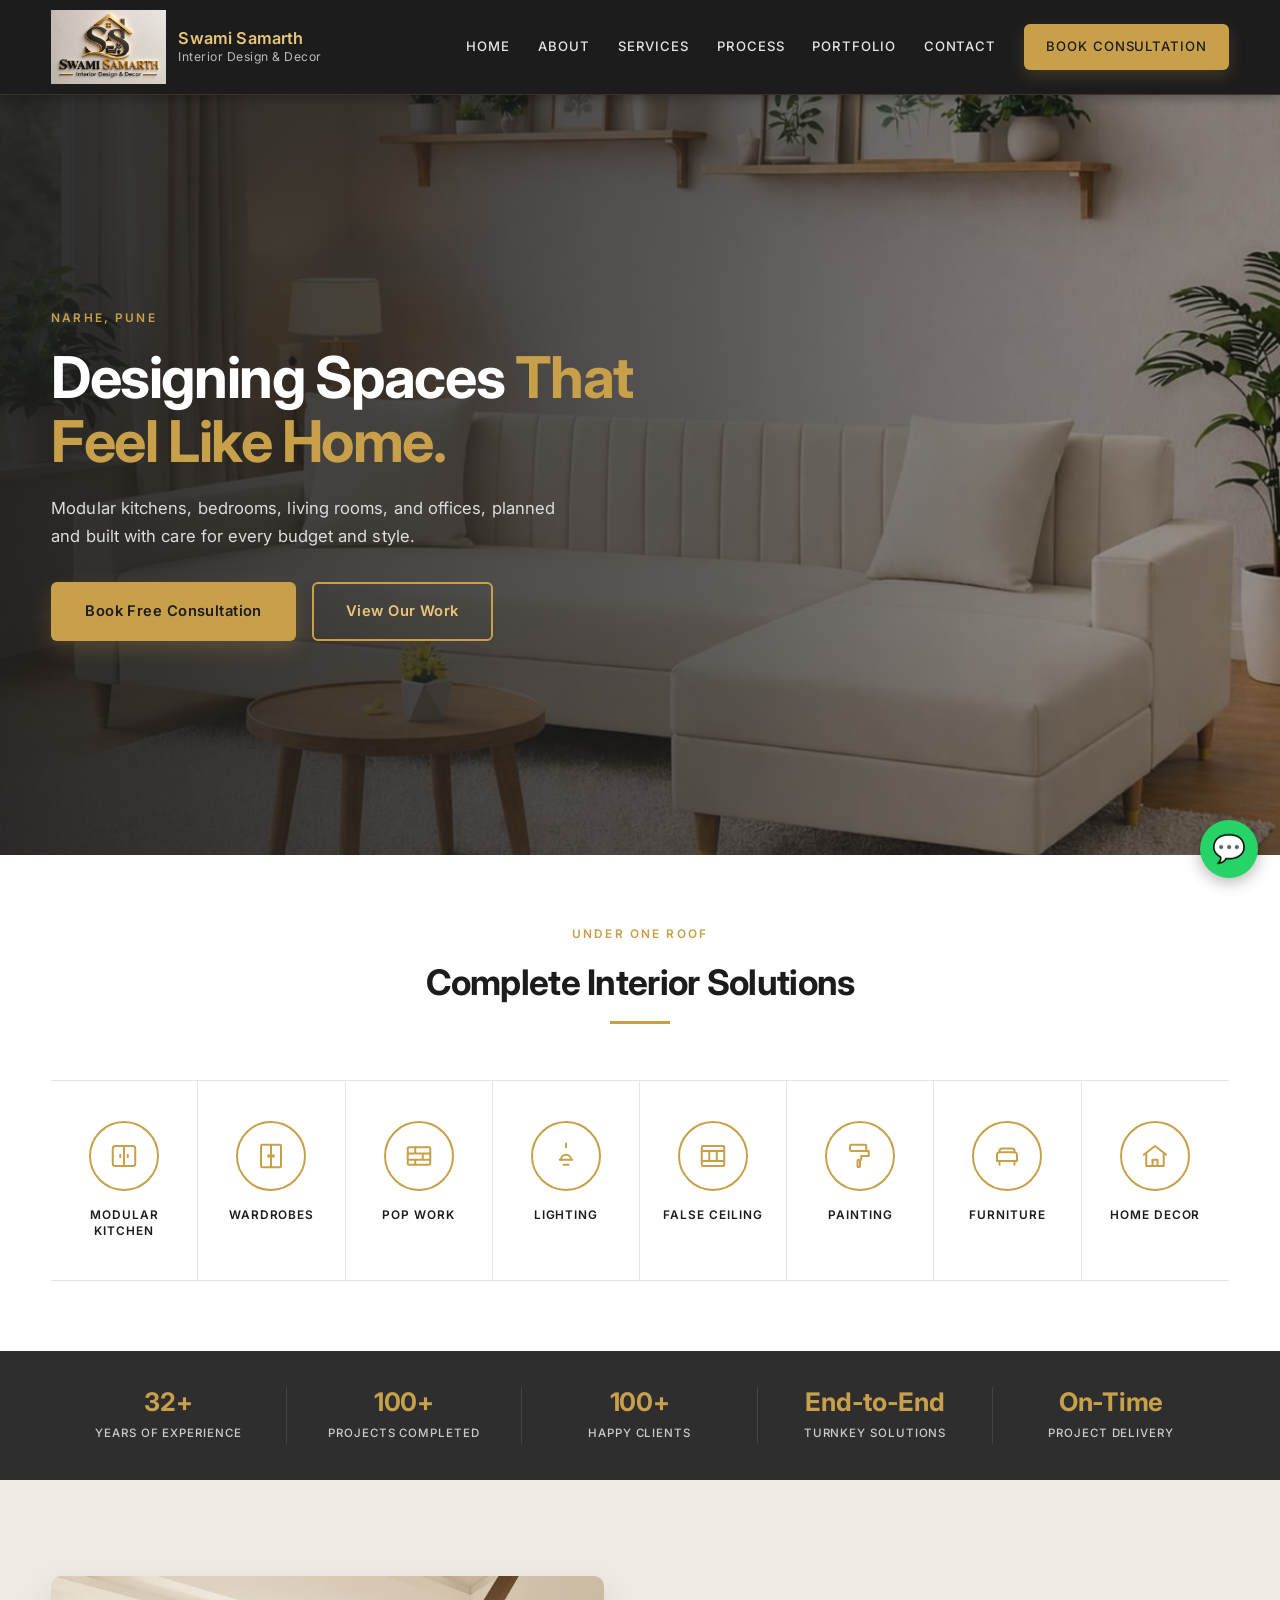
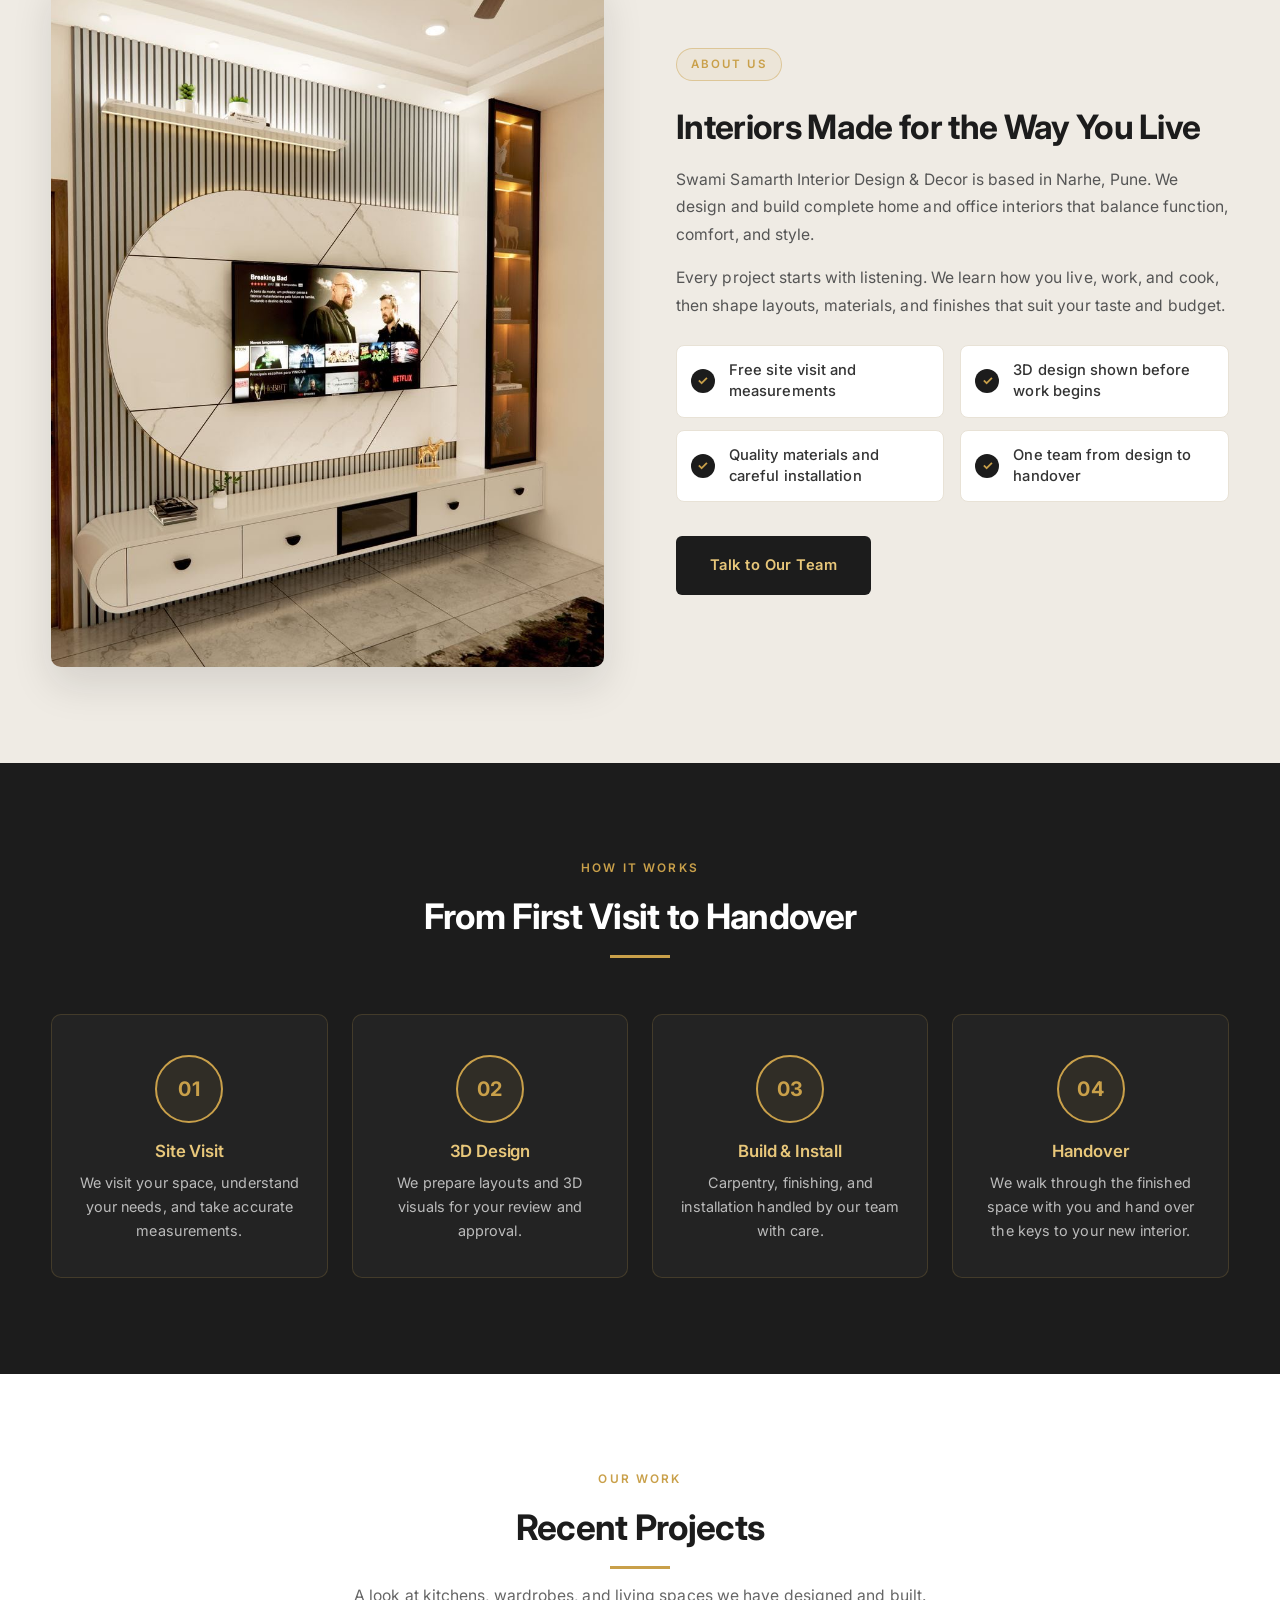
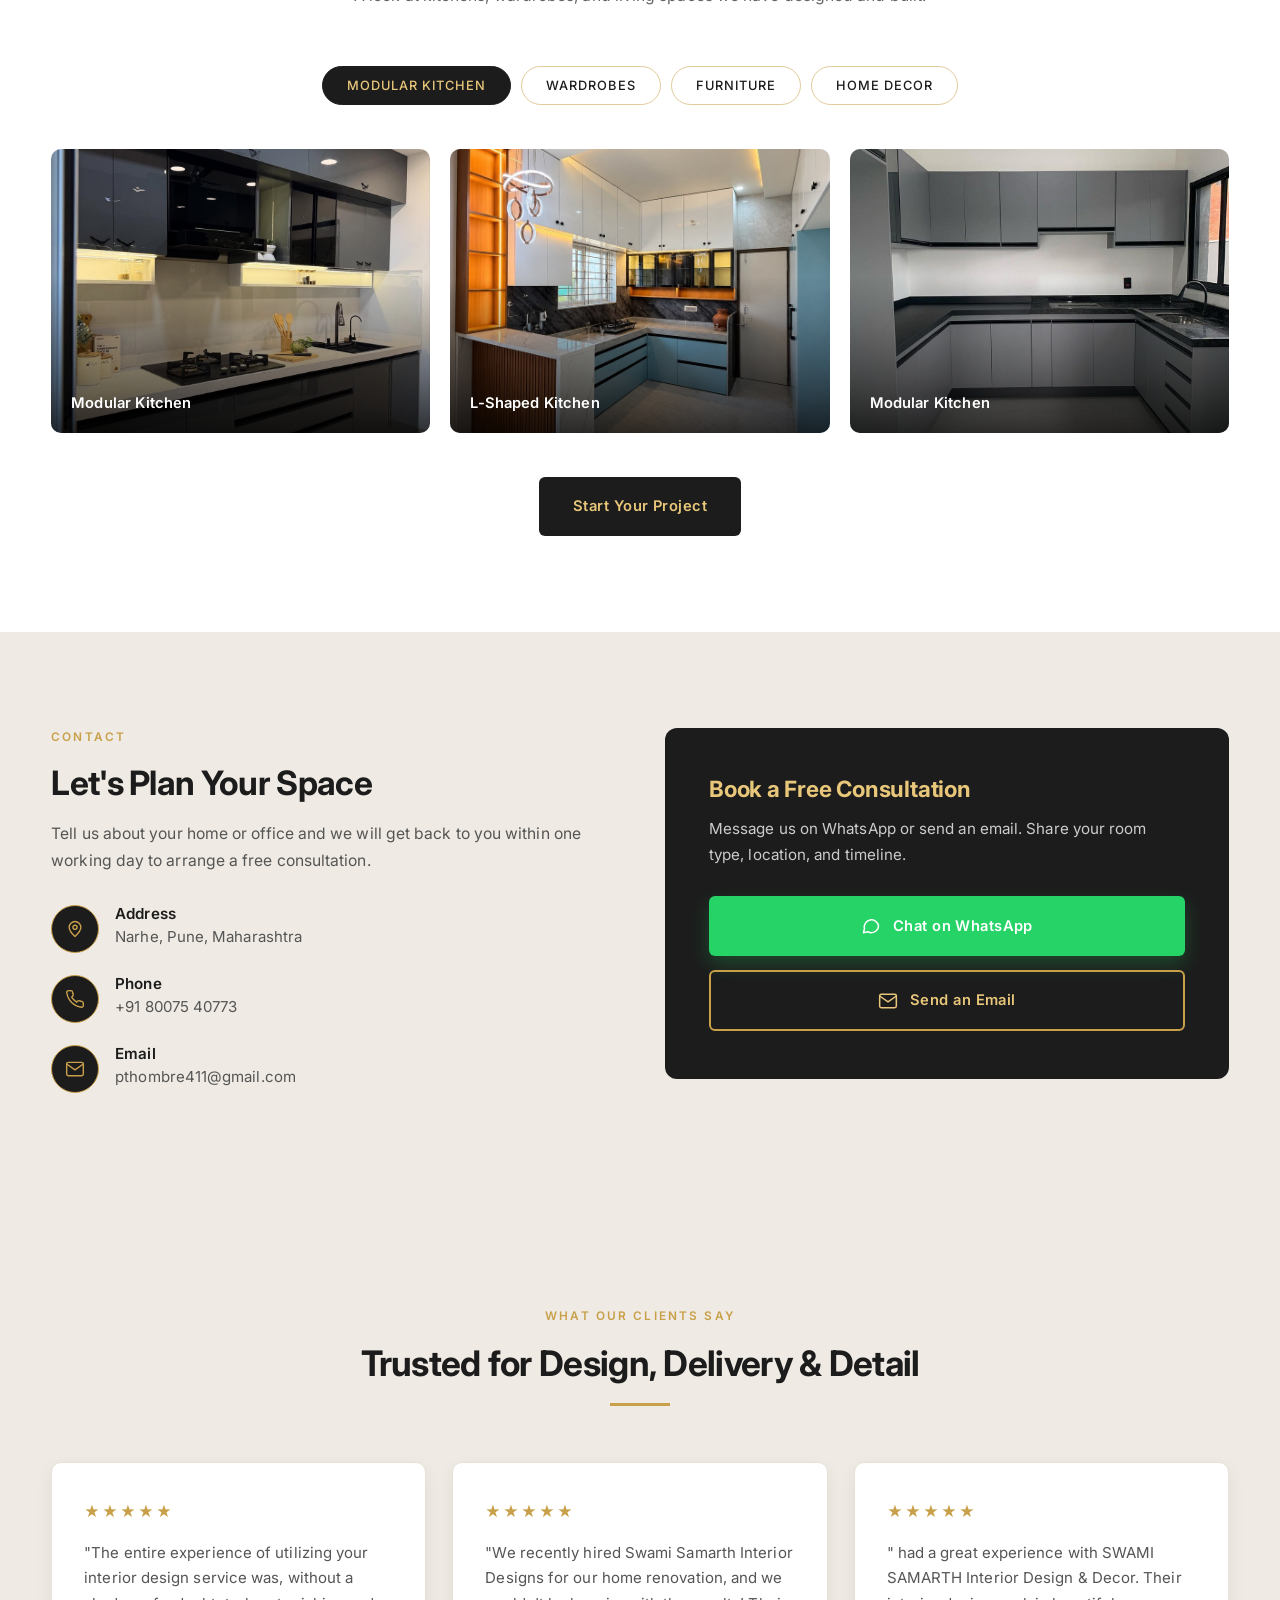
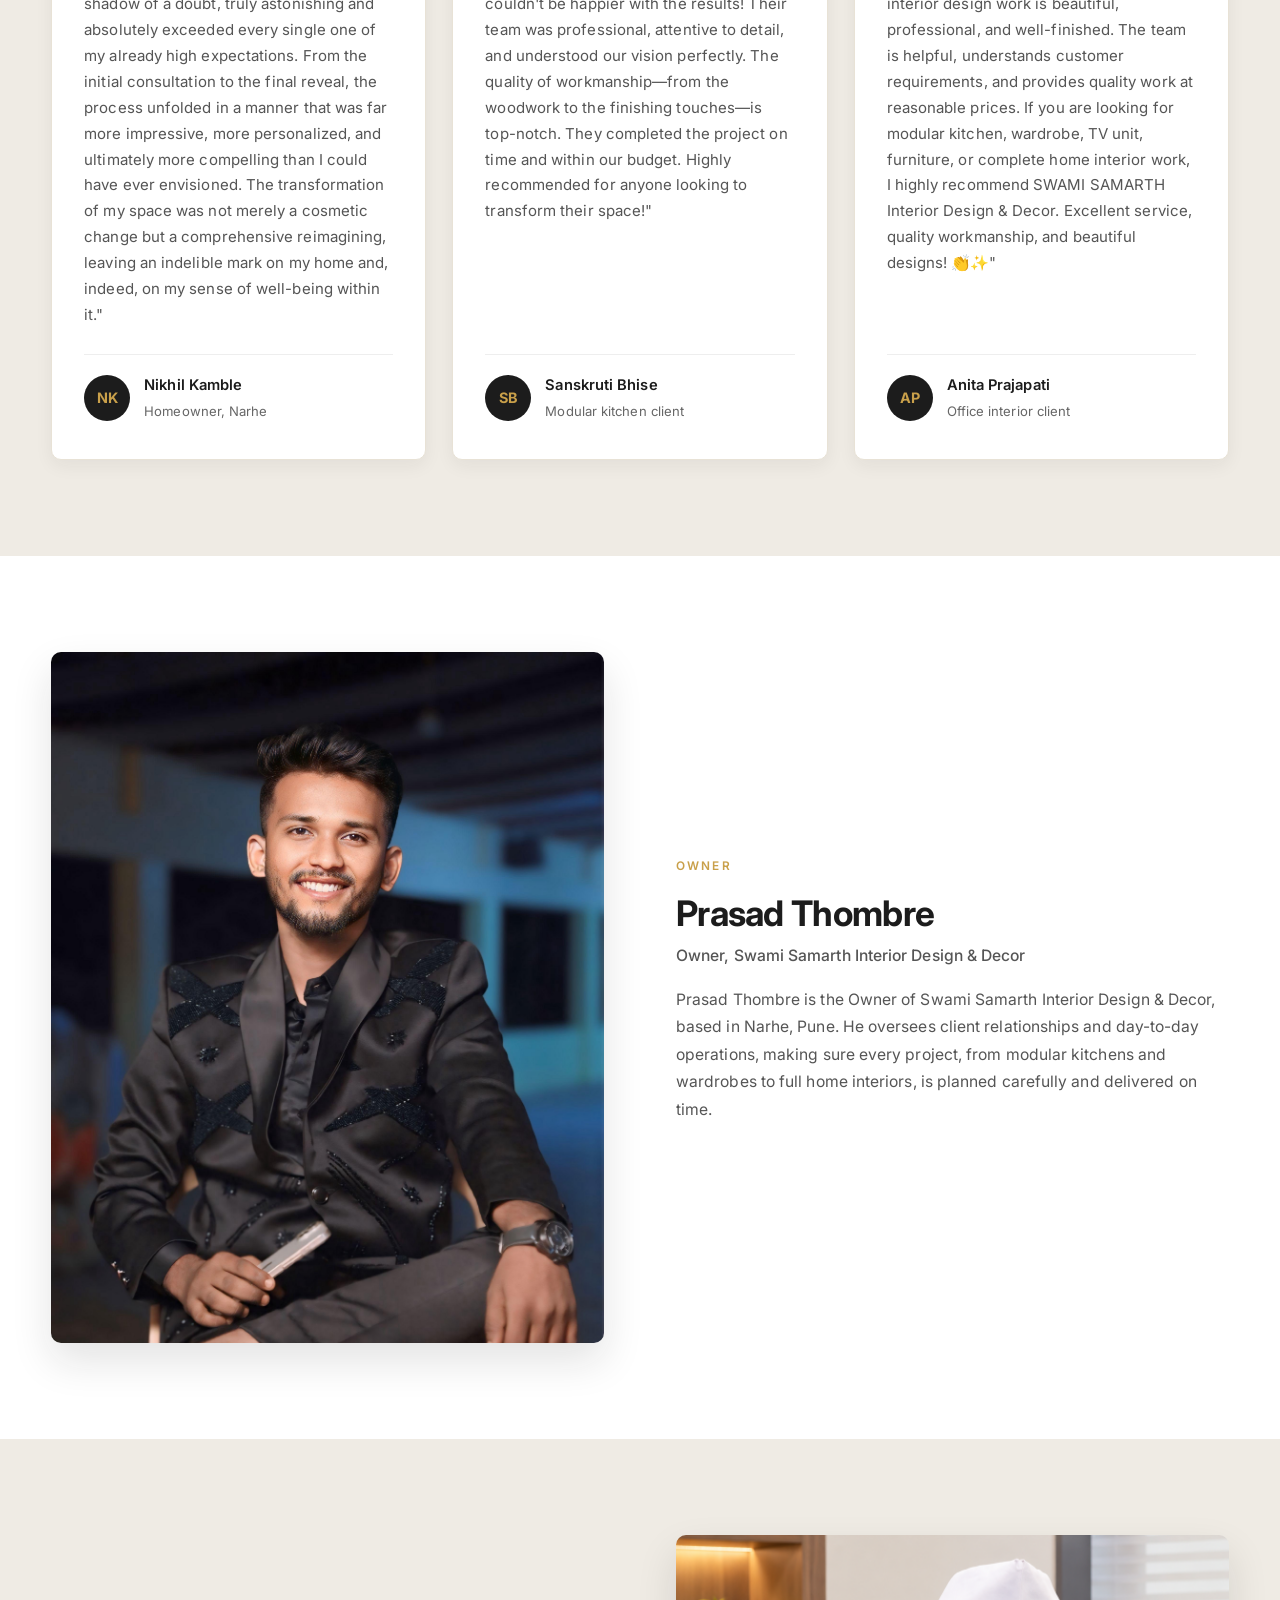
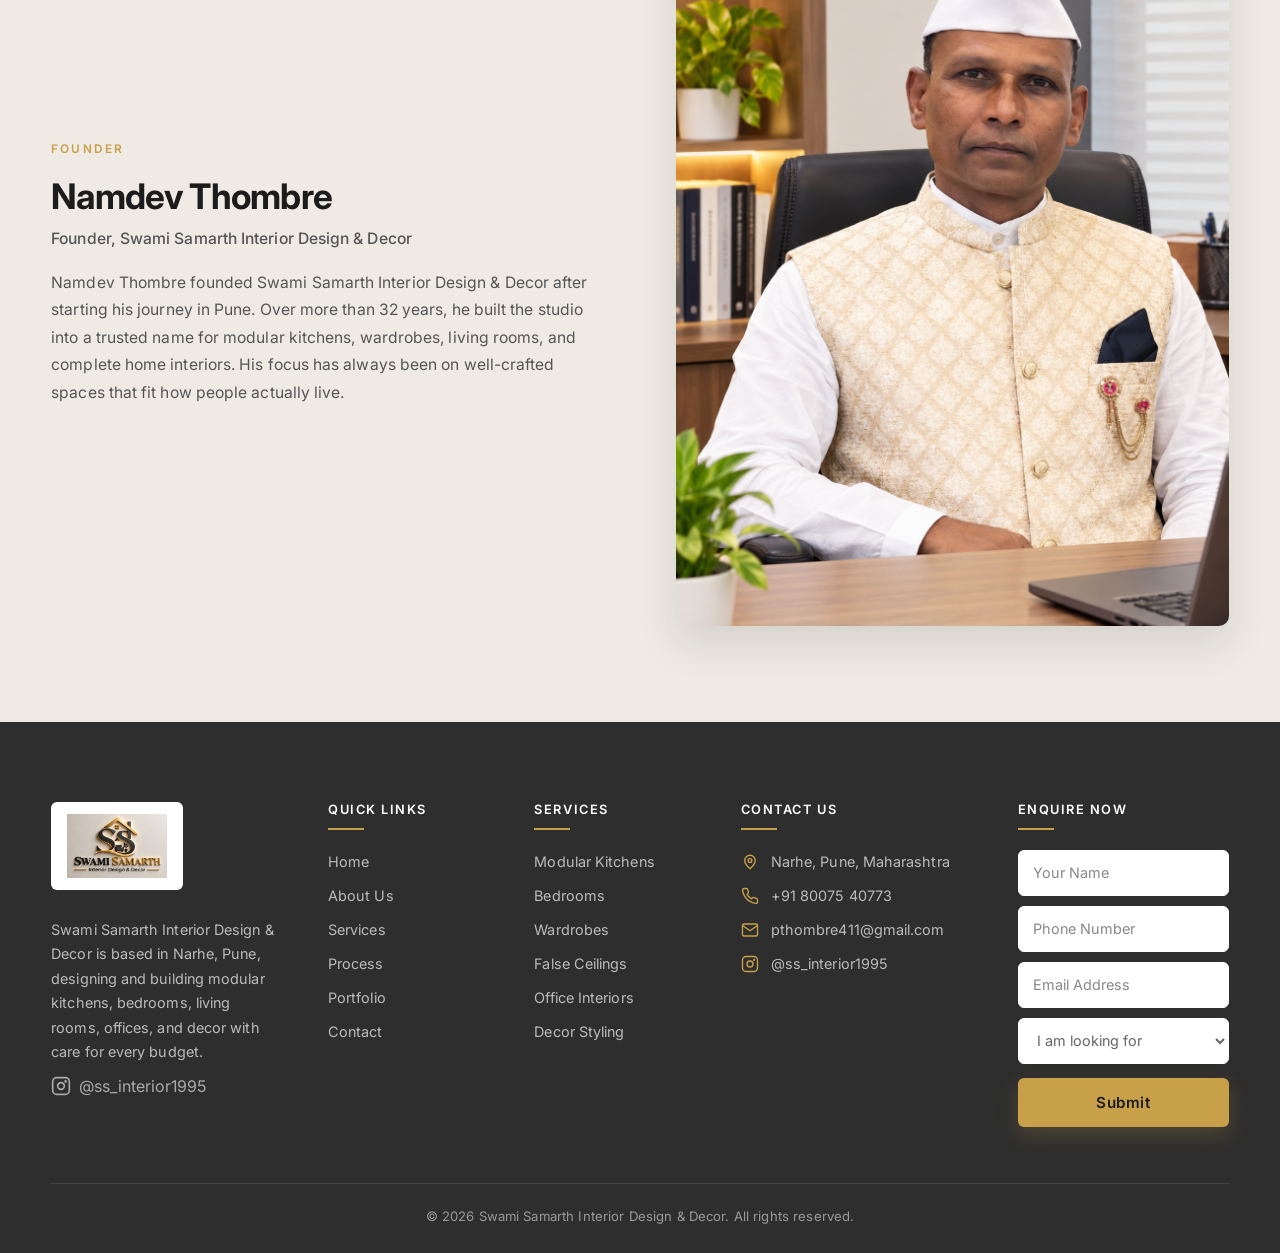
==== commit ef19a6ec: "Update index.html" ====
--- a/index.html
+++ b/index.html
@@ -239,7 +239,7 @@
   <section class="leader leader-alt" id="founder">
     <div class="container leader-grid leader-reverse">
       <div class="leader-img">
-        <img src="images/founder.jpeg" alt="Namdev Thombre, Founder">
+        <img src="images/founder.png" alt="Namdev Thombre, Founder">
       </div>
       <div class="leader-text">
         <div class="eyebrow">Founder</div>
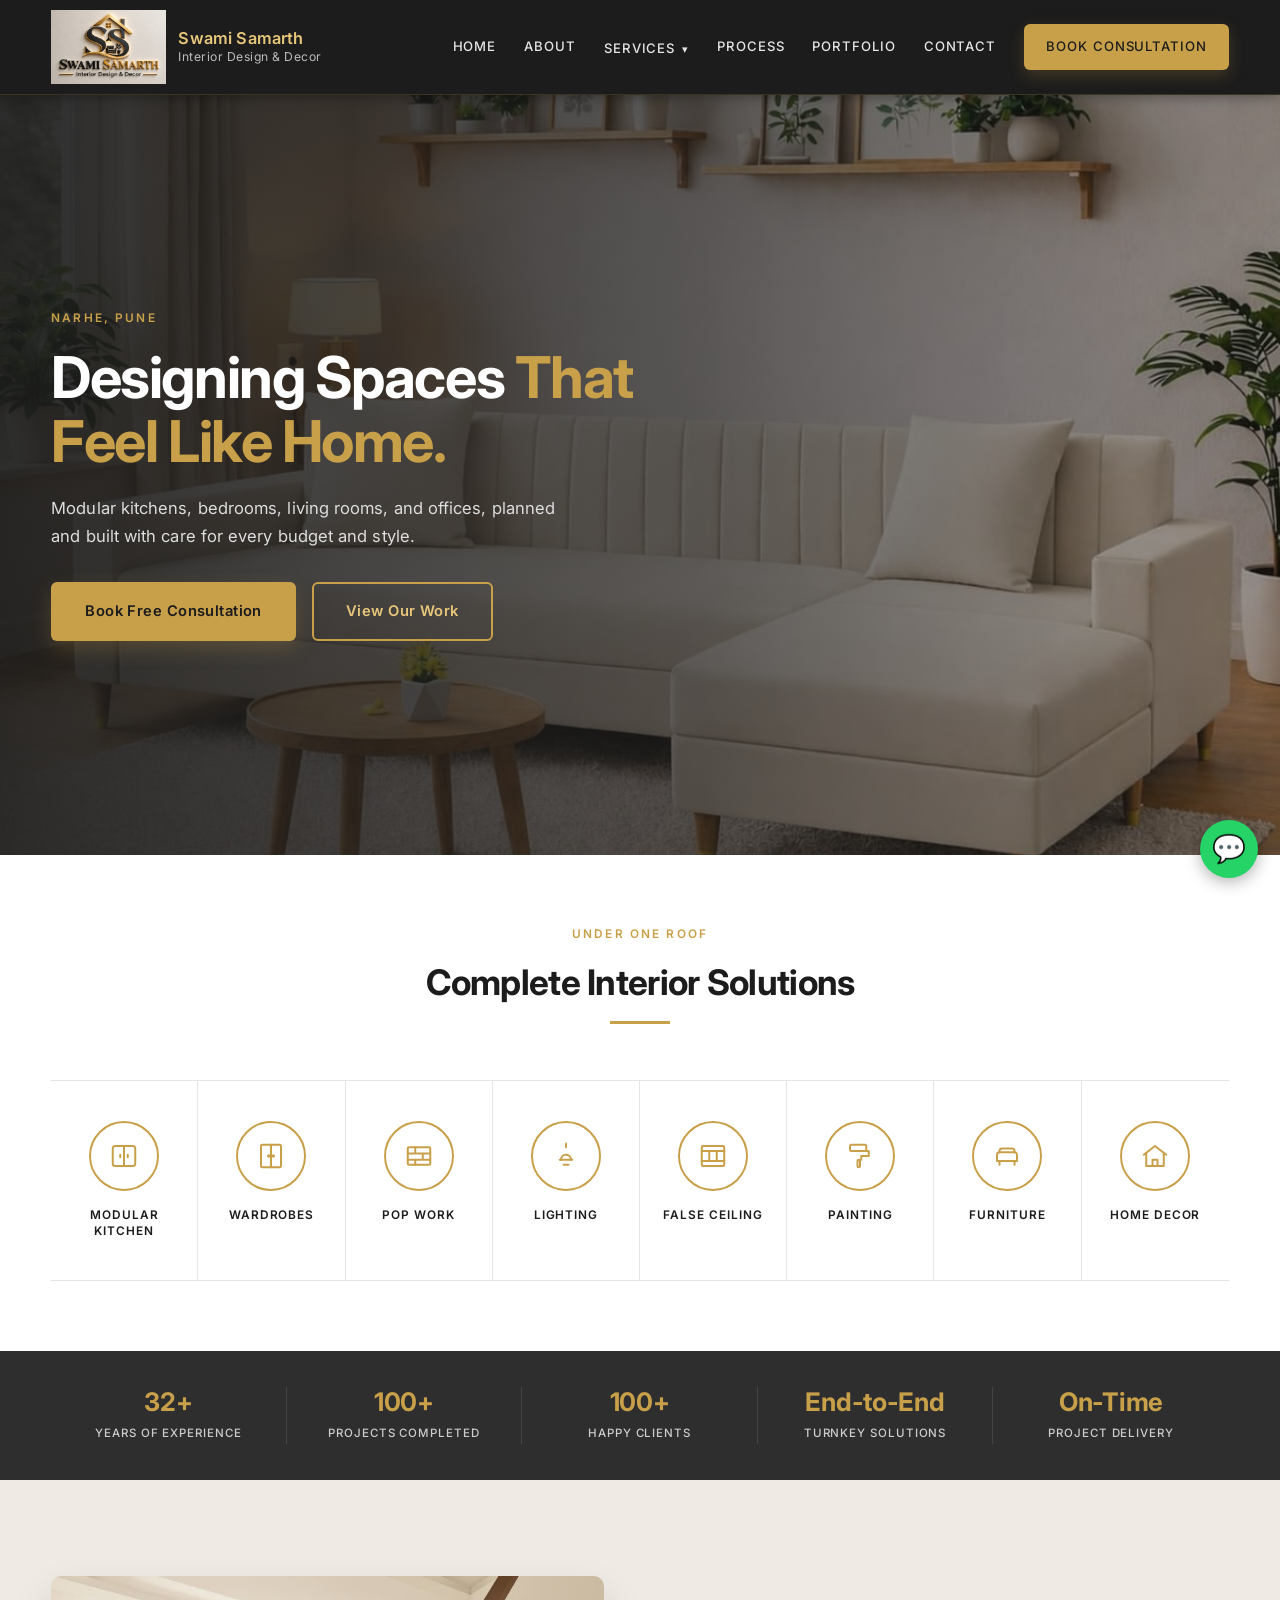
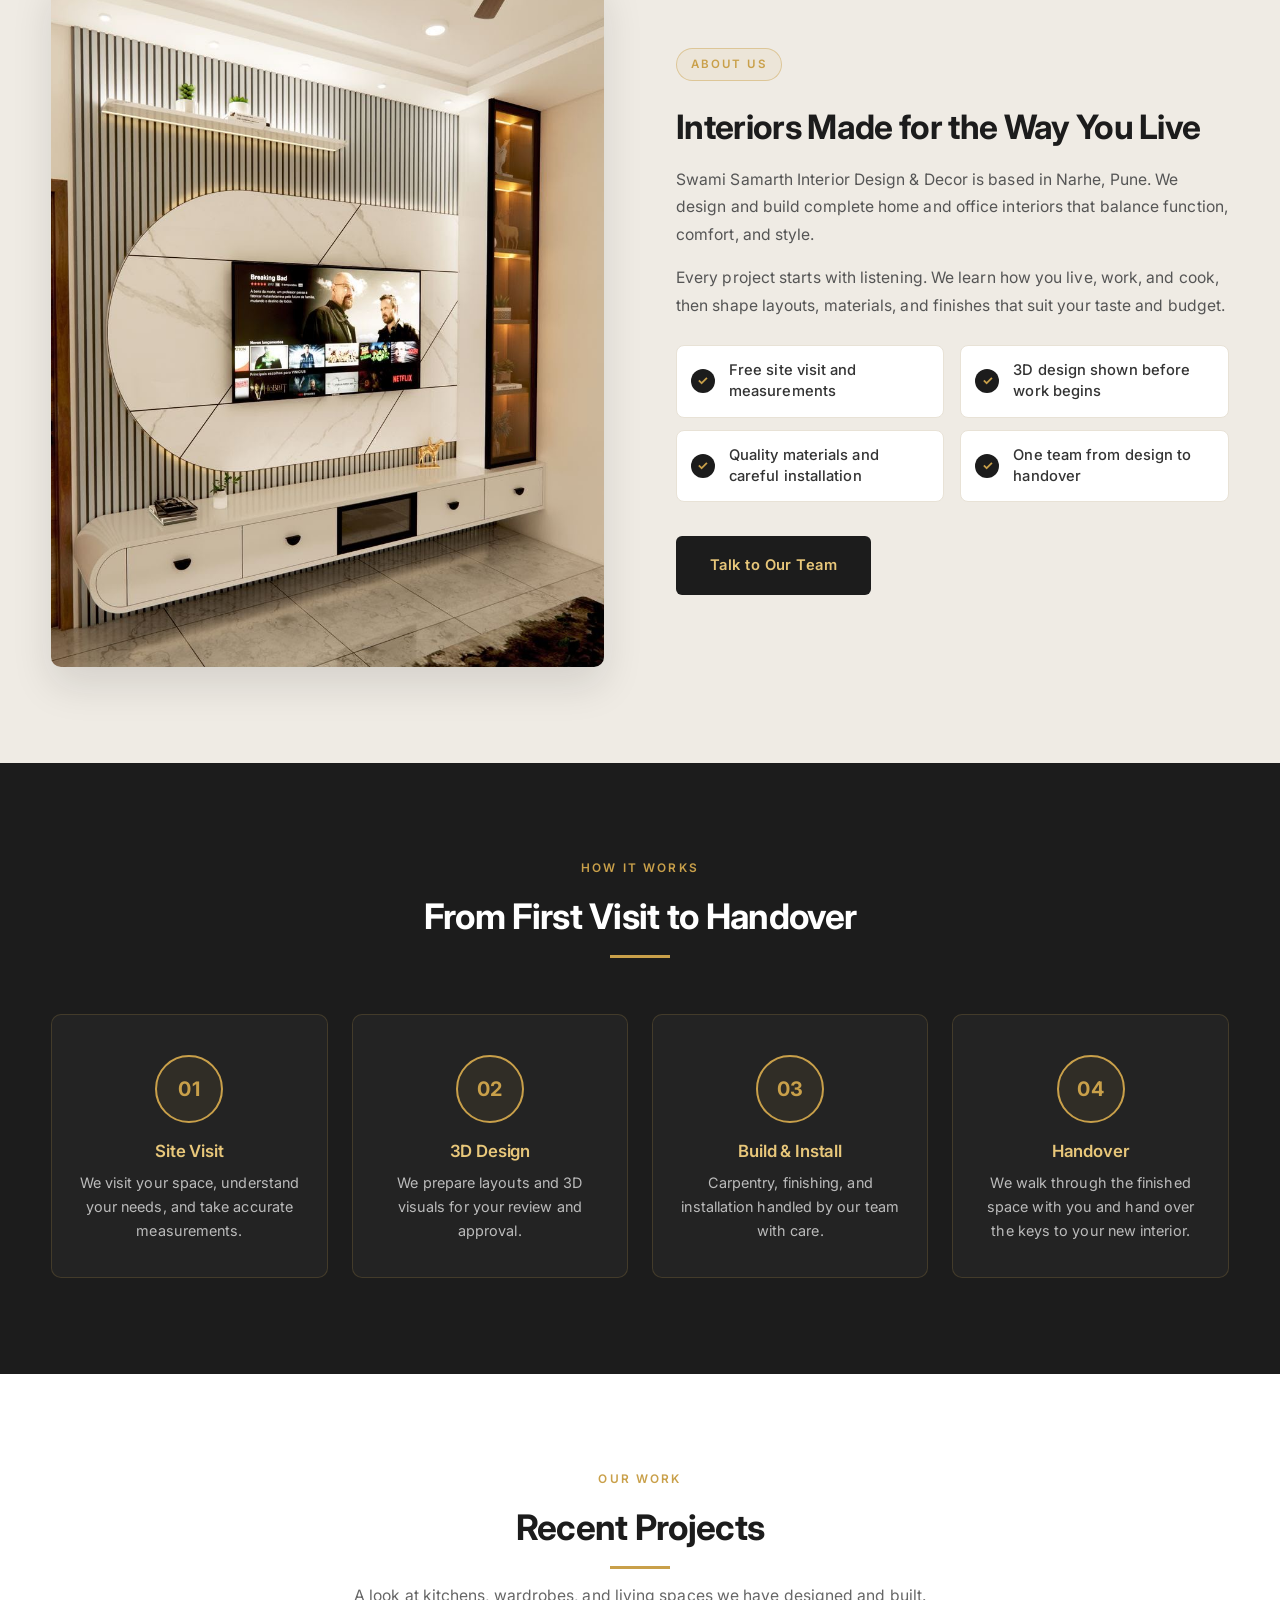
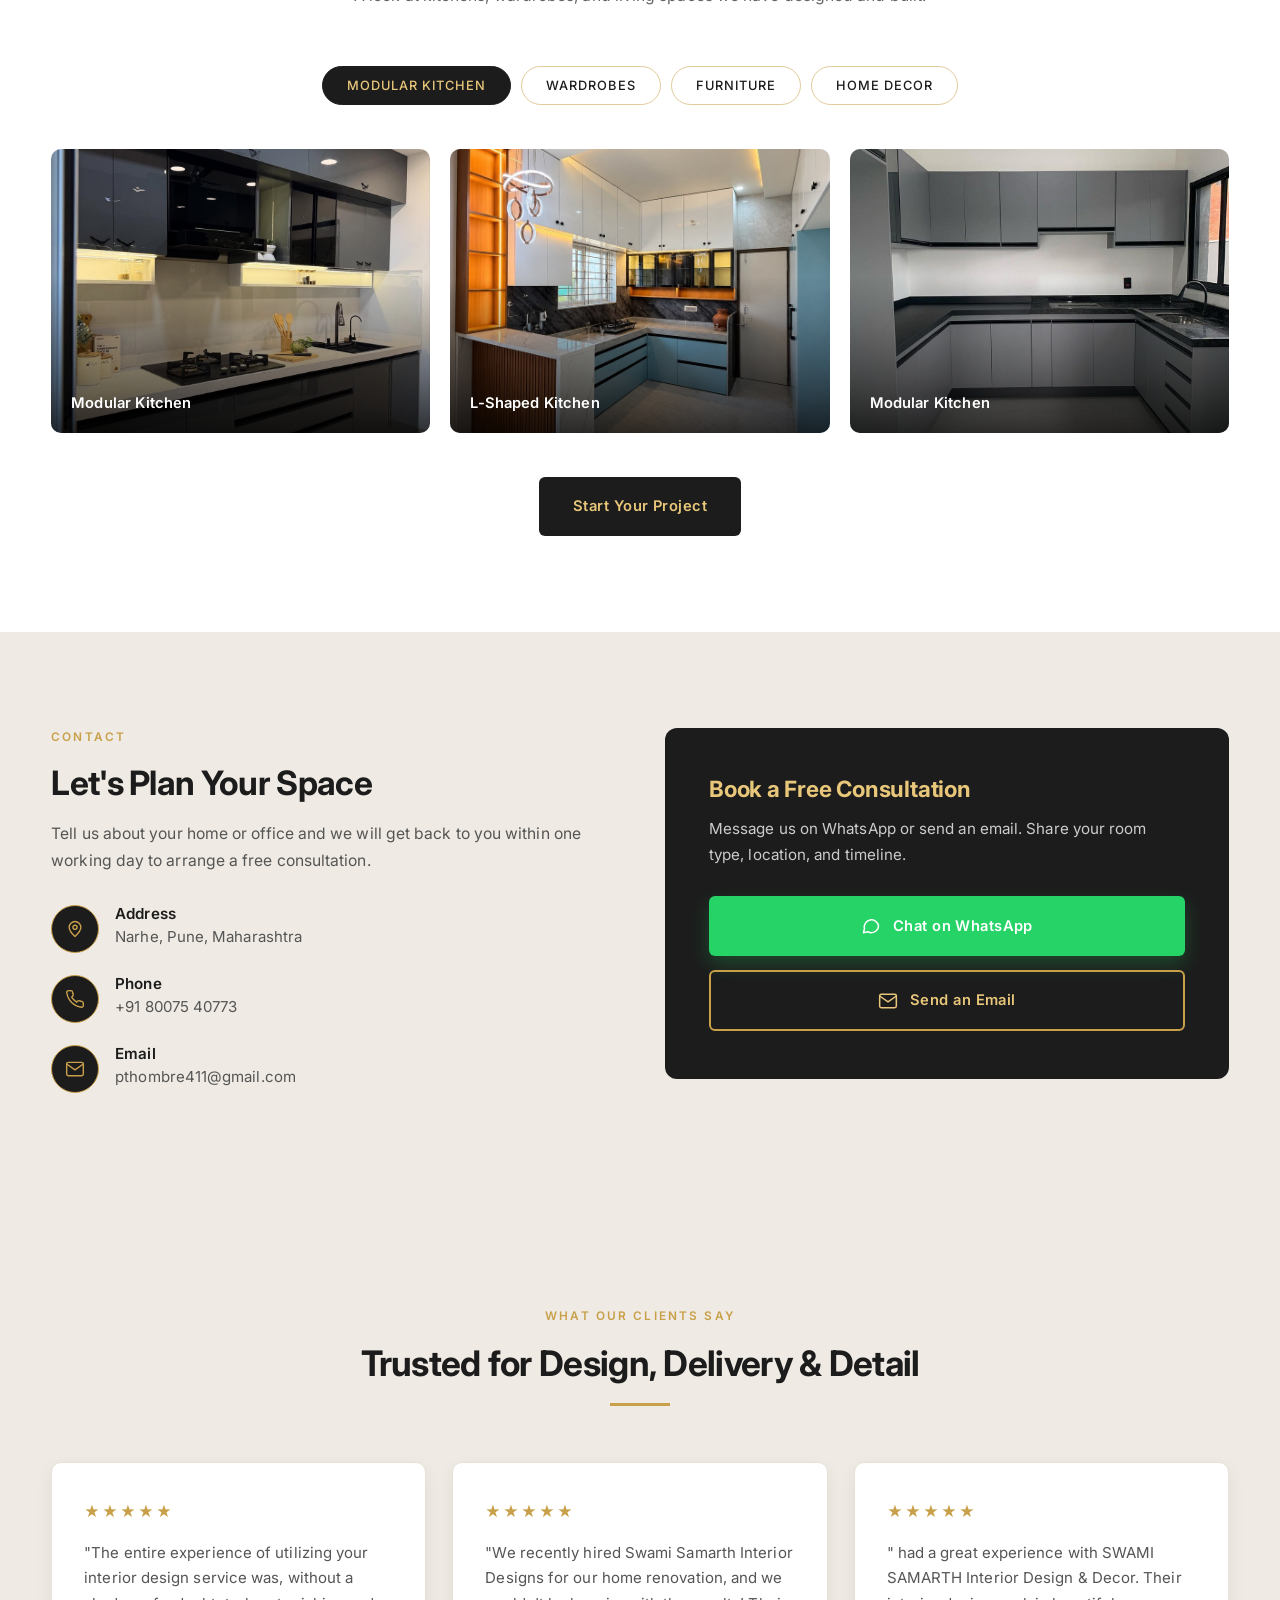
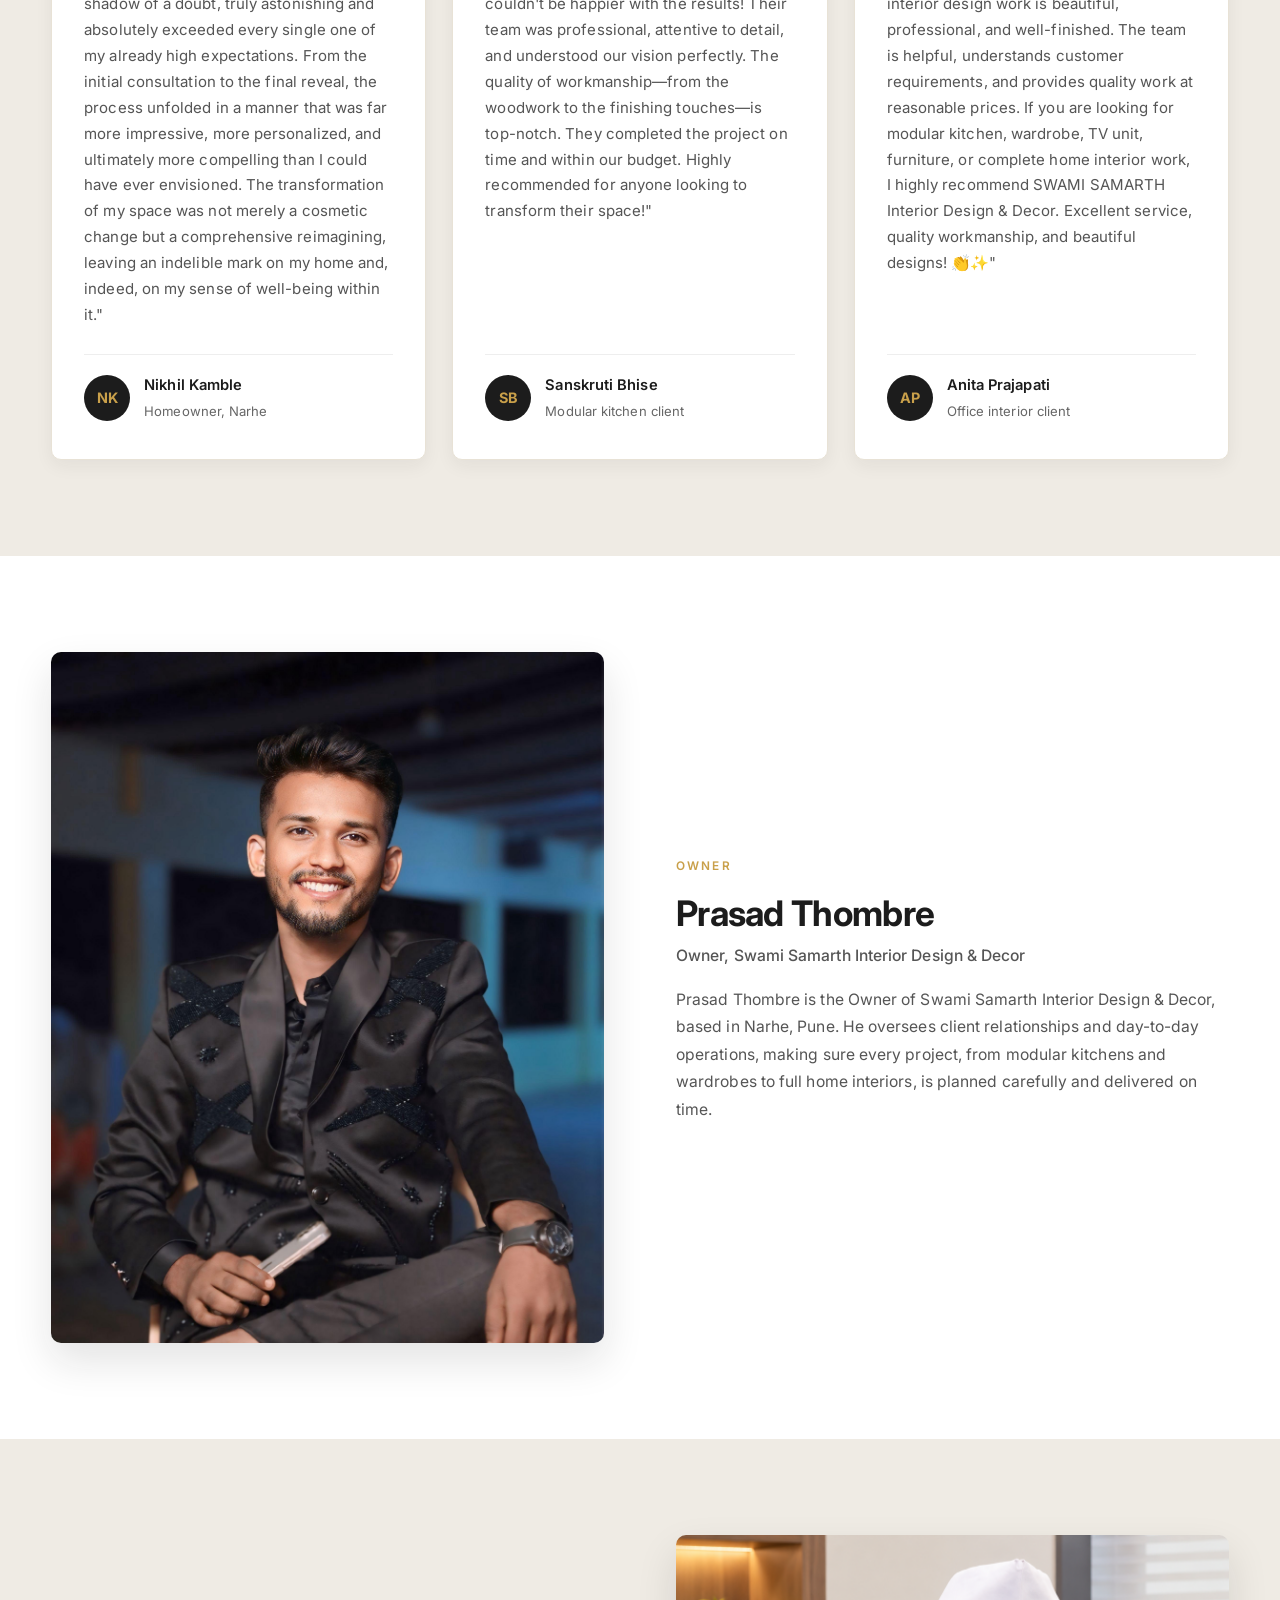
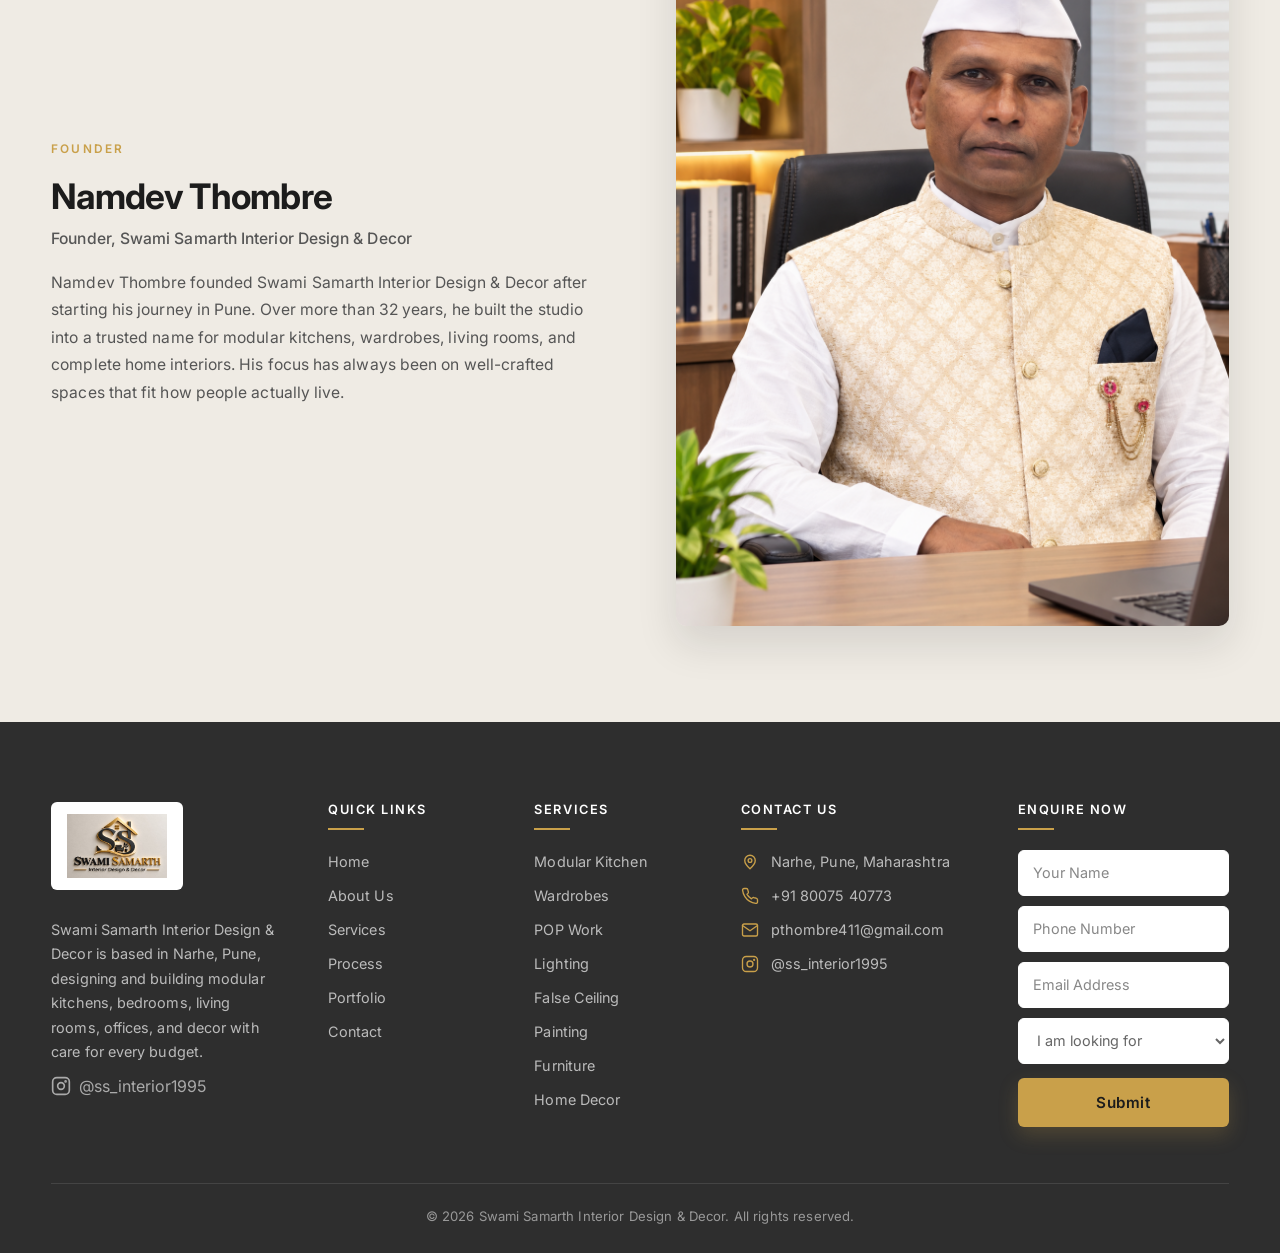
==== commit 068b7ed2: "Add files via upload" ====
--- a/index.html
+++ b/index.html
@@ -19,7 +19,10 @@
       <nav class="nav-links" id="site-nav">
         <a href="#home">Home</a>
         <a href="#about">About</a>
-        <a href="#solutions">Services</a>
+        <div class="has-dropdown">
+          <a href="#solutions" class="dd-toggle" aria-haspopup="true" aria-expanded="false">Services <span class="caret">&#9662;</span></a>
+          <div class="dropdown"><a href="modular-kitchen.html">Modular Kitchen</a><a href="wardrobes.html">Wardrobes</a><a href="pop-work.html">POP Work</a><a href="lighting.html">Lighting</a><a href="false-ceiling.html">False Ceiling</a><a href="painting.html">Painting</a><a href="furniture.html">Furniture</a><a href="home-decor.html">Home Decor</a></div>
+        </div>
         <a href="#process">Process</a>
         <a href="#portfolio">Portfolio</a>
         <a href="#contact">Contact</a>
@@ -53,14 +56,14 @@
       <div class="bar"></div>
     </div>
     <div class="icon-strip">
-      <div class="icon-item"><div class="icon-circle"><svg viewBox="0 0 24 24" aria-hidden="true"><rect x="3" y="4" width="18" height="16" rx="2"/><path d="M12 4v16M9 11v2M15 11v2"/></svg></div><h4>Modular Kitchen</h4></div>
-      <div class="icon-item"><div class="icon-circle"><svg viewBox="0 0 24 24" aria-hidden="true"><rect x="4" y="3" width="16" height="18" rx="1"/><path d="M12 3v18"/><circle cx="10.2" cy="12" r=".6"/><circle cx="13.8" cy="12" r=".6"/></svg></div><h4>Wardrobes</h4></div>
-      <div class="icon-item"><div class="icon-circle"><svg viewBox="0 0 24 24" aria-hidden="true"><rect x="3" y="5" width="18" height="14" rx="1"/><path d="M3 10h18M3 15h18M9 5v5M15 10v5M9 15v4"/></svg></div><h4>POP Work</h4></div>
-      <div class="icon-item"><div class="icon-circle"><svg viewBox="0 0 24 24" aria-hidden="true"><path d="M12 2v3"/><path d="M8 15a4 4 0 0 1 8 0"/><path d="M7 15h10"/><path d="M10 19h4"/></svg></div><h4>Lighting</h4></div>
-      <div class="icon-item"><div class="icon-circle"><svg viewBox="0 0 24 24" aria-hidden="true"><rect x="3" y="4" width="18" height="16" rx="1"/><path d="M3 8h18M3 16h18M9 8v8M15 8v8"/></svg></div><h4>False Ceiling</h4></div>
-      <div class="icon-item"><div class="icon-circle"><svg viewBox="0 0 24 24" aria-hidden="true"><rect x="4" y="3" width="13" height="5" rx="1"/><path d="M17 8h2v4h-6v3"/><rect x="10" y="15" width="2" height="6" rx="1"/></svg></div><h4>Painting</h4></div>
-      <div class="icon-item"><div class="icon-circle"><svg viewBox="0 0 24 24" aria-hidden="true"><path d="M6 9V8a2 2 0 0 1 2-2h8a2 2 0 0 1 2 2v1"/><path d="M4 11v5h16v-5a2 2 0 0 0-2-2H6a2 2 0 0 0-2 2z"/><path d="M6 16v3M18 16v3"/></svg></div><h4>Furniture</h4></div>
-      <div class="icon-item"><div class="icon-circle"><svg viewBox="0 0 24 24" aria-hidden="true"><path d="M3 11l9-7 9 7"/><path d="M5 10v10h14V10"/><path d="M10 20v-5h4v5"/></svg></div><h4>Home Decor</h4></div>
+      <a class="icon-item" href="modular-kitchen.html"><div class="icon-circle"><svg viewBox="0 0 24 24" aria-hidden="true"><rect x="3" y="4" width="18" height="16" rx="2"/><path d="M12 4v16M9 11v2M15 11v2"/></svg></div><h4>Modular Kitchen</h4></a>
+      <a class="icon-item" href="wardrobes.html"><div class="icon-circle"><svg viewBox="0 0 24 24" aria-hidden="true"><rect x="4" y="3" width="16" height="18" rx="1"/><path d="M12 3v18"/><circle cx="10.2" cy="12" r=".6"/><circle cx="13.8" cy="12" r=".6"/></svg></div><h4>Wardrobes</h4></a>
+      <a class="icon-item" href="pop-work.html"><div class="icon-circle"><svg viewBox="0 0 24 24" aria-hidden="true"><rect x="3" y="5" width="18" height="14" rx="1"/><path d="M3 10h18M3 15h18M9 5v5M15 10v5M9 15v4"/></svg></div><h4>POP Work</h4></a>
+      <a class="icon-item" href="lighting.html"><div class="icon-circle"><svg viewBox="0 0 24 24" aria-hidden="true"><path d="M12 2v3"/><path d="M8 15a4 4 0 0 1 8 0"/><path d="M7 15h10"/><path d="M10 19h4"/></svg></div><h4>Lighting</h4></a>
+      <a class="icon-item" href="false-ceiling.html"><div class="icon-circle"><svg viewBox="0 0 24 24" aria-hidden="true"><rect x="3" y="4" width="18" height="16" rx="1"/><path d="M3 8h18M3 16h18M9 8v8M15 8v8"/></svg></div><h4>False Ceiling</h4></a>
+      <a class="icon-item" href="painting.html"><div class="icon-circle"><svg viewBox="0 0 24 24" aria-hidden="true"><rect x="4" y="3" width="13" height="5" rx="1"/><path d="M17 8h2v4h-6v3"/><rect x="10" y="15" width="2" height="6" rx="1"/></svg></div><h4>Painting</h4></a>
+      <a class="icon-item" href="furniture.html"><div class="icon-circle"><svg viewBox="0 0 24 24" aria-hidden="true"><path d="M6 9V8a2 2 0 0 1 2-2h8a2 2 0 0 1 2 2v1"/><path d="M4 11v5h16v-5a2 2 0 0 0-2-2H6a2 2 0 0 0-2 2z"/><path d="M6 16v3M18 16v3"/></svg></div><h4>Furniture</h4></a>
+      <a class="icon-item" href="home-decor.html"><div class="icon-circle"><svg viewBox="0 0 24 24" aria-hidden="true"><path d="M3 11l9-7 9 7"/><path d="M5 10v10h14V10"/><path d="M10 20v-5h4v5"/></svg></div><h4>Home Decor</h4></a>
     </div>
   </div>
 </section>
@@ -271,14 +274,7 @@
       </div>
       <div>
         <h4>Services</h4>
-        <ul>
-          <li><a href="#solutions">Modular Kitchens</a></li>
-          <li><a href="#solutions">Bedrooms</a></li>
-          <li><a href="#solutions">Wardrobes</a></li>
-          <li><a href="#solutions">False Ceilings</a></li>
-          <li><a href="#solutions">Office Interiors</a></li>
-          <li><a href="#solutions">Decor Styling</a></li>
-        </ul>
+        <ul><li><a href="modular-kitchen.html">Modular Kitchen</a></li><li><a href="wardrobes.html">Wardrobes</a></li><li><a href="pop-work.html">POP Work</a></li><li><a href="lighting.html">Lighting</a></li><li><a href="false-ceiling.html">False Ceiling</a></li><li><a href="painting.html">Painting</a></li><li><a href="furniture.html">Furniture</a></li><li><a href="home-decor.html">Home Decor</a></li></ul>
       </div>
       <div>
         <h4>Contact Us</h4>
@@ -356,5 +352,22 @@
       });
     })();
   </script>
+<script>
+(function () {
+  var dd = document.querySelector('.has-dropdown');
+  if (!dd) return;
+  var t = dd.querySelector('.dd-toggle');
+  t.addEventListener('click', function (e) {
+    if (window.innerWidth > 900) {
+      e.preventDefault();
+      var o = dd.classList.toggle('open');
+      t.setAttribute('aria-expanded', o ? 'true' : 'false');
+    }
+  });
+  document.addEventListener('click', function (e) {
+    if (!dd.contains(e.target)) { dd.classList.remove('open'); t.setAttribute('aria-expanded', 'false'); }
+  });
+})();
+</script>
 </body>
 </html>
--- a/style.css
+++ b/style.css
@@ -356,3 +356,80 @@
   .leader-reverse .leader-img { order: 0; }
   .leader-img img { aspect-ratio: 4 / 3; }
 }
+
+
+/* ==========================================================
+   Services dropdown
+   ========================================================== */
+.has-dropdown { position: relative; }
+.caret { font-size: 0.7rem; margin-left: 2px; }
+.dropdown {
+  display: none; position: absolute; top: 100%; left: 50%; transform: translateX(-50%);
+  min-width: 250px; background: var(--black); border: 1px solid rgba(201,160,74,0.3);
+  border-radius: 8px; padding: 10px 0; box-shadow: 0 18px 40px rgba(0,0,0,0.45); z-index: 200;
+}
+.has-dropdown:hover .dropdown, .has-dropdown.open .dropdown { display: block; }
+.dropdown a { display: block; padding: 11px 22px; font-size: 0.84rem; text-transform: none; letter-spacing: 0.02em; white-space: nowrap; color: #e5e5e5; }
+.dropdown a:hover { background: rgba(201,160,74,0.12); color: var(--gold); }
+
+/* ==========================================================
+   Service pages
+   ========================================================== */
+.page-hero { color: #fff; background-size: cover; padding: 120px 0 96px; }
+.page-hero h1 { color: #fff; font-size: clamp(2rem, 4.4vw, 3.2rem); line-height: 1.15; letter-spacing: -0.02em; margin-bottom: 18px; max-width: 760px; }
+.page-hero p { color: #ddd; max-width: 600px; font-size: 1.04rem; line-height: 1.7; margin-bottom: 32px; }
+.page-hero .eyebrow { margin-bottom: 12px; }
+.crumbs { font-size: 0.78rem; letter-spacing: 0.06em; color: #bbb; margin-bottom: 22px; text-transform: uppercase; }
+.crumbs a { color: var(--gold-light); }
+.svc-about { background: var(--cream); }
+.svc-gallery { background: var(--cream); }
+.svc-enquiry { background: var(--black); }
+.grid-2, .grid-3 { display: grid; gap: 26px; }
+.grid-2 { grid-template-columns: 1fr 1fr; }
+.grid-3 { grid-template-columns: repeat(3, 1fr); }
+.card { background: var(--white); border: 1px solid #ece6da; border-radius: var(--radius); padding: 30px 28px; box-shadow: var(--shadow-sm); }
+.card h3 { font-size: 1.08rem; margin-bottom: 14px; }
+.card ul { list-style: none; }
+.card li { position: relative; padding: 11px 0 11px 24px; border-bottom: 1px solid #f1ede5; color: #555; font-size: 0.94rem; line-height: 1.55; }
+.card li:last-child { border-bottom: 0; }
+.card li::before { content: ""; position: absolute; left: 4px; top: 19px; width: 8px; height: 8px; background: var(--gold); transform: rotate(45deg); }
+.card.why { margin-top: 26px; }
+.card.why ul { columns: 2; column-gap: 32px; }
+.card.why li { break-inside: avoid; }
+.gallery-grid { display: grid; grid-template-columns: repeat(3, 1fr); gap: 20px; }
+.gallery-grid figure img { width: 100%; aspect-ratio: 4 / 3; object-fit: cover; border-radius: var(--radius); box-shadow: var(--shadow-sm); }
+.gallery-grid figcaption { margin-top: 10px; font-size: 0.9rem; color: var(--muted); }
+.svc-enquiry .section-head h2 { color: #fff; }
+.enq-wrap { display: grid; grid-template-columns: 1fr 1.2fr; gap: 56px; align-items: start; }
+.enq-side h3 { color: #fff; font-size: 1.5rem; margin: 12px 0 14px; }
+.enq-side p { color: #bbb; line-height: 1.7; margin-bottom: 22px; }
+.enq-form { background: var(--white); border-radius: var(--radius); padding: 34px 30px; box-shadow: var(--shadow-md); }
+.enq-grid { display: grid; grid-template-columns: 1fr 1fr; gap: 16px; }
+.enq-grid .full { grid-column: 1 / -1; }
+.enq-grid label { display: block; font-size: 0.84rem; font-weight: var(--fw-semi); color: var(--black); margin-bottom: 6px; }
+.enq-grid input, .enq-grid select { width: 100%; padding: 13px 14px; border: 1px solid #d9d3c7; border-radius: 6px; font-size: 0.95rem; color: var(--text); background: #fff; }
+.enq-grid input:focus, .enq-grid select:focus { outline: 2px solid var(--gold); outline-offset: 1px; border-color: var(--gold); }
+.enq-form .btn-icon { width: 100%; margin-top: 20px; }
+.enq-note { font-size: 0.82rem; color: var(--muted); margin-top: 12px; text-align: center; }
+.page-footer { background: var(--black); color: #bbb; padding: 56px 0 24px; font-size: 0.9rem; }
+.page-footer h4 { color: var(--gold-light); margin-bottom: 14px; font-size: 0.95rem; }
+.page-footer ul { list-style: none; }
+.page-footer li { margin-bottom: 8px; }
+.page-footer a { color: #ddd; }
+.pf-grid { display: grid; grid-template-columns: 2fr 1fr 1fr; gap: 40px; margin-bottom: 32px; }
+.pf-bottom { border-top: 1px solid rgba(255,255,255,0.08); padding-top: 20px; text-align: center; font-size: 0.82rem; }
+
+@media (max-width: 900px) {
+  .dropdown { display: block; position: static; transform: none; min-width: 0; background: transparent; border: 0; box-shadow: none; padding: 0 0 0 14px; }
+  .dropdown a { padding: 12px 4px; white-space: normal; font-size: 0.82rem; border-bottom: 1px solid rgba(255,255,255,0.07); }
+  .grid-2, .enq-wrap { grid-template-columns: 1fr; }
+  .grid-3 { grid-template-columns: 1fr 1fr; }
+  .gallery-grid, .pf-grid { grid-template-columns: 1fr 1fr; }
+  .card.why ul { columns: 1; }
+}
+@media (max-width: 600px) {
+  .grid-3, .gallery-grid, .enq-grid, .pf-grid { grid-template-columns: 1fr; }
+  .enq-grid .full { grid-column: auto; }
+  .page-hero { padding: 90px 0 70px; }
+  .enq-form { padding: 26px 20px; }
+}
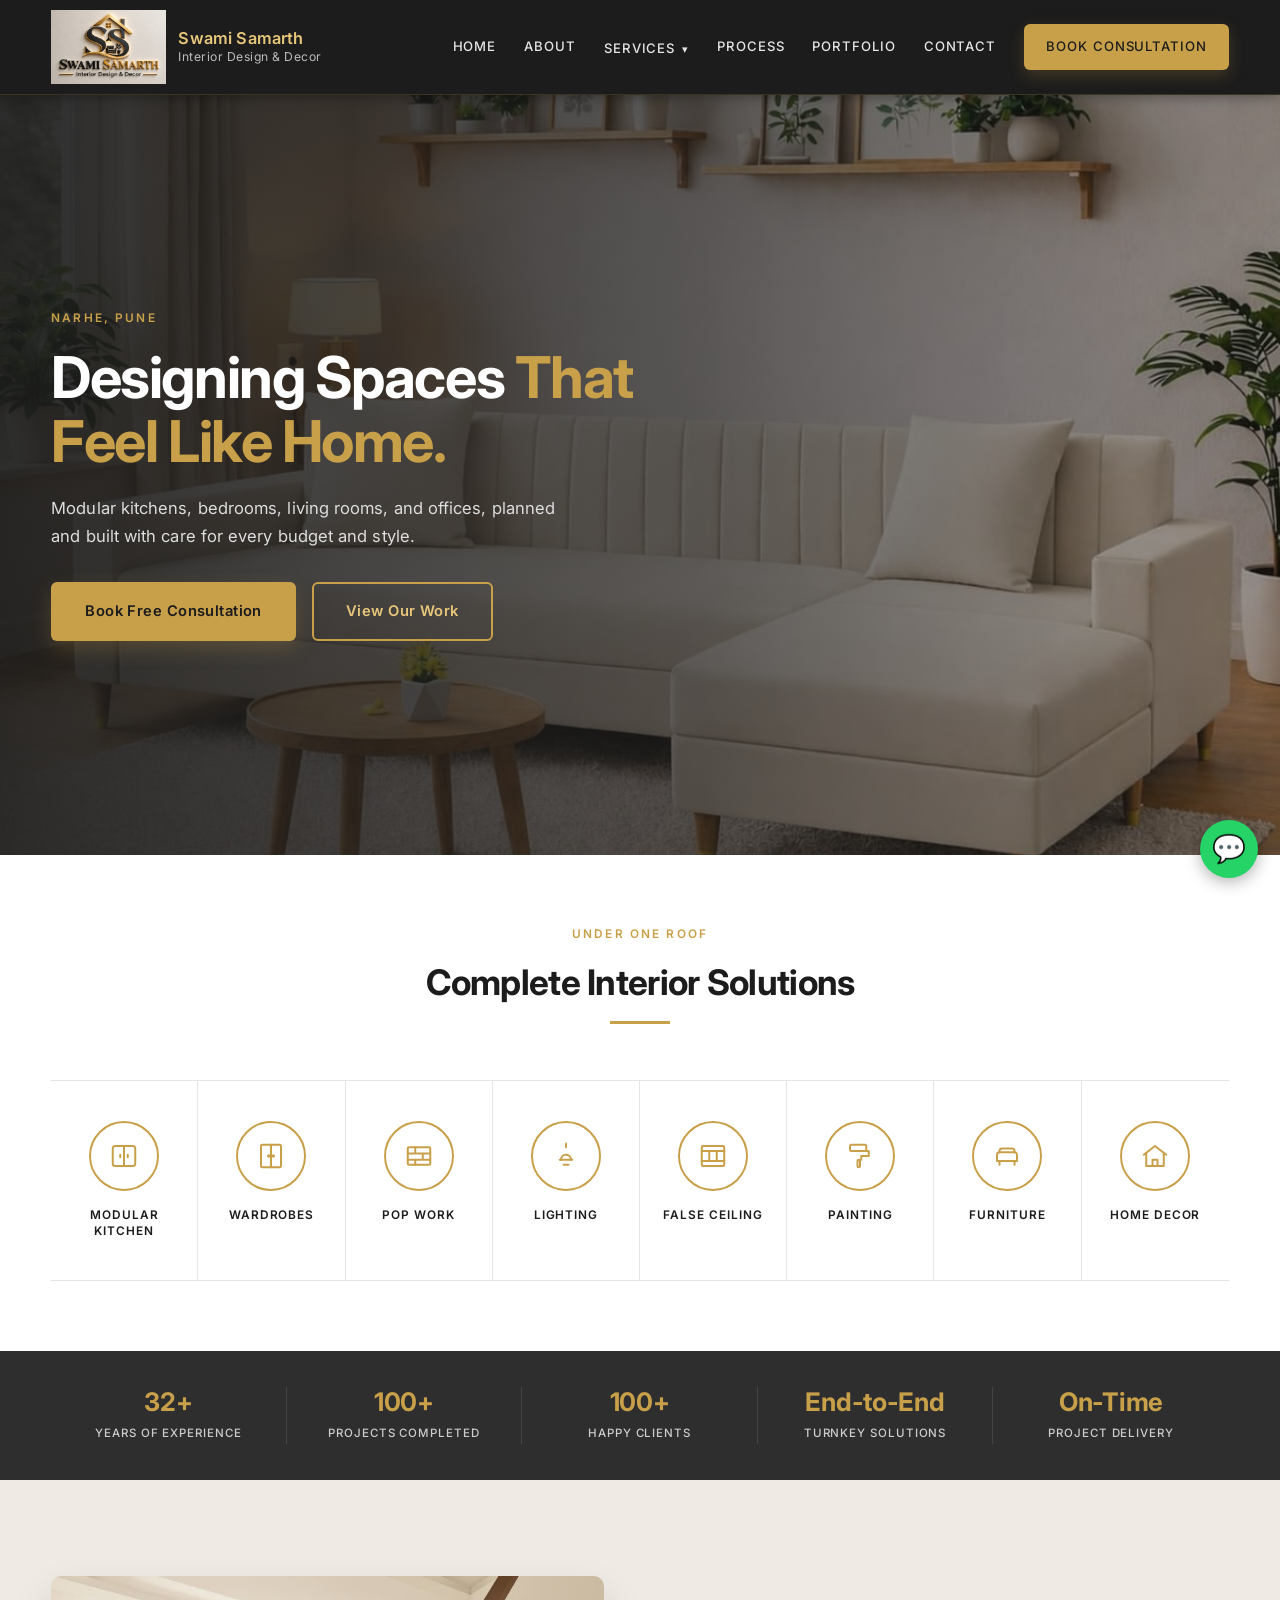
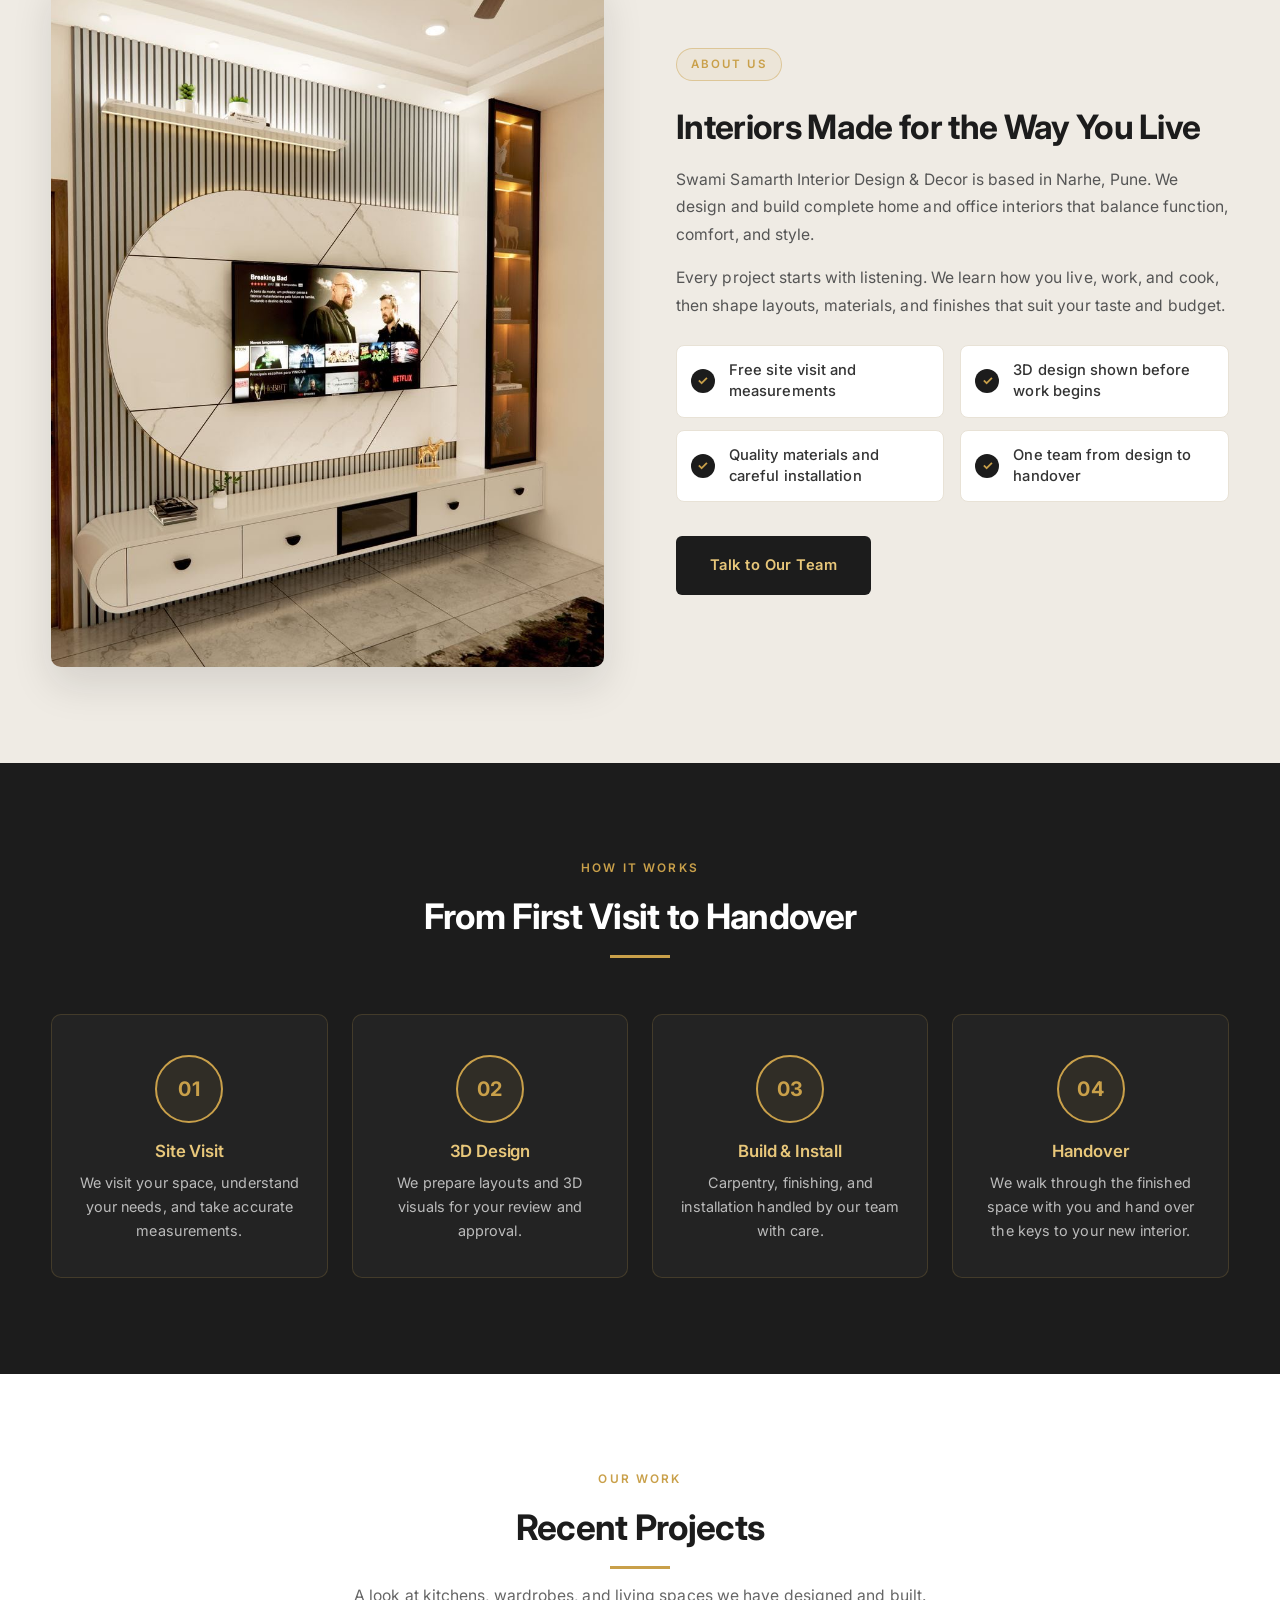
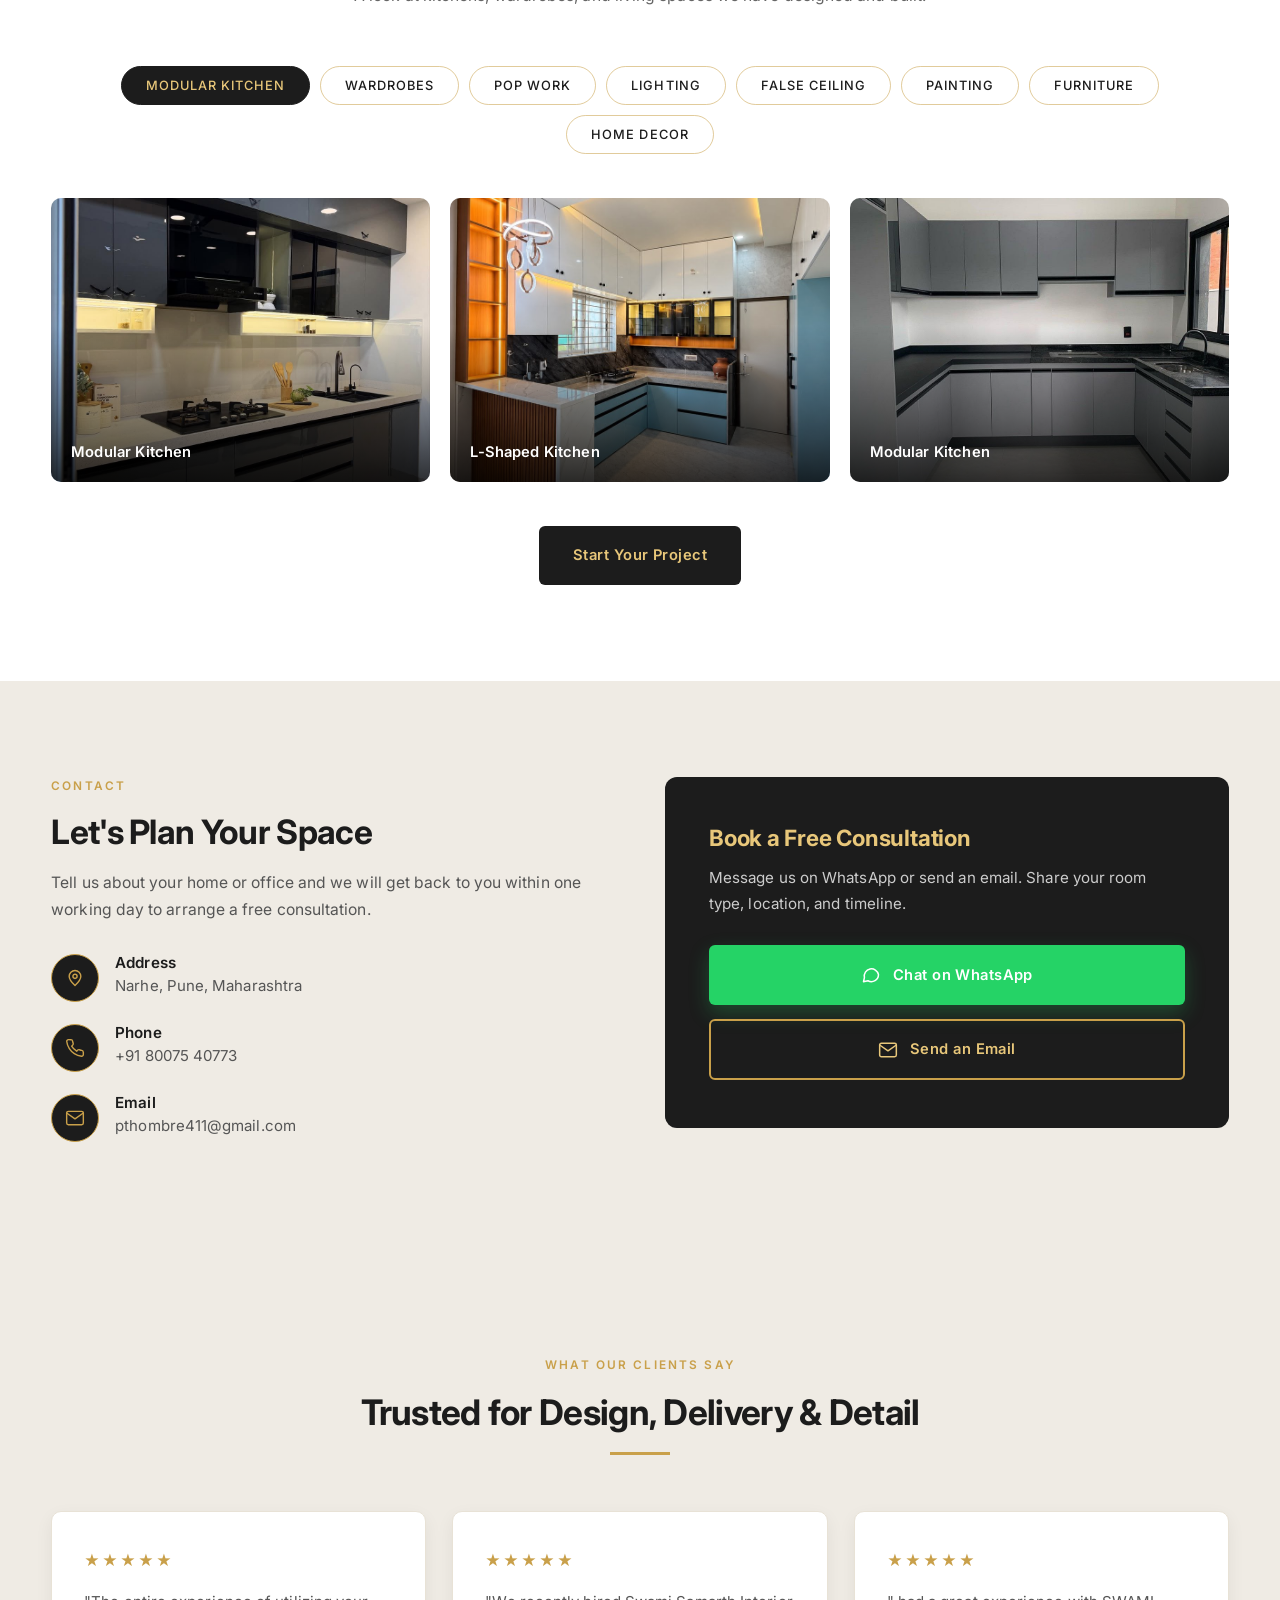
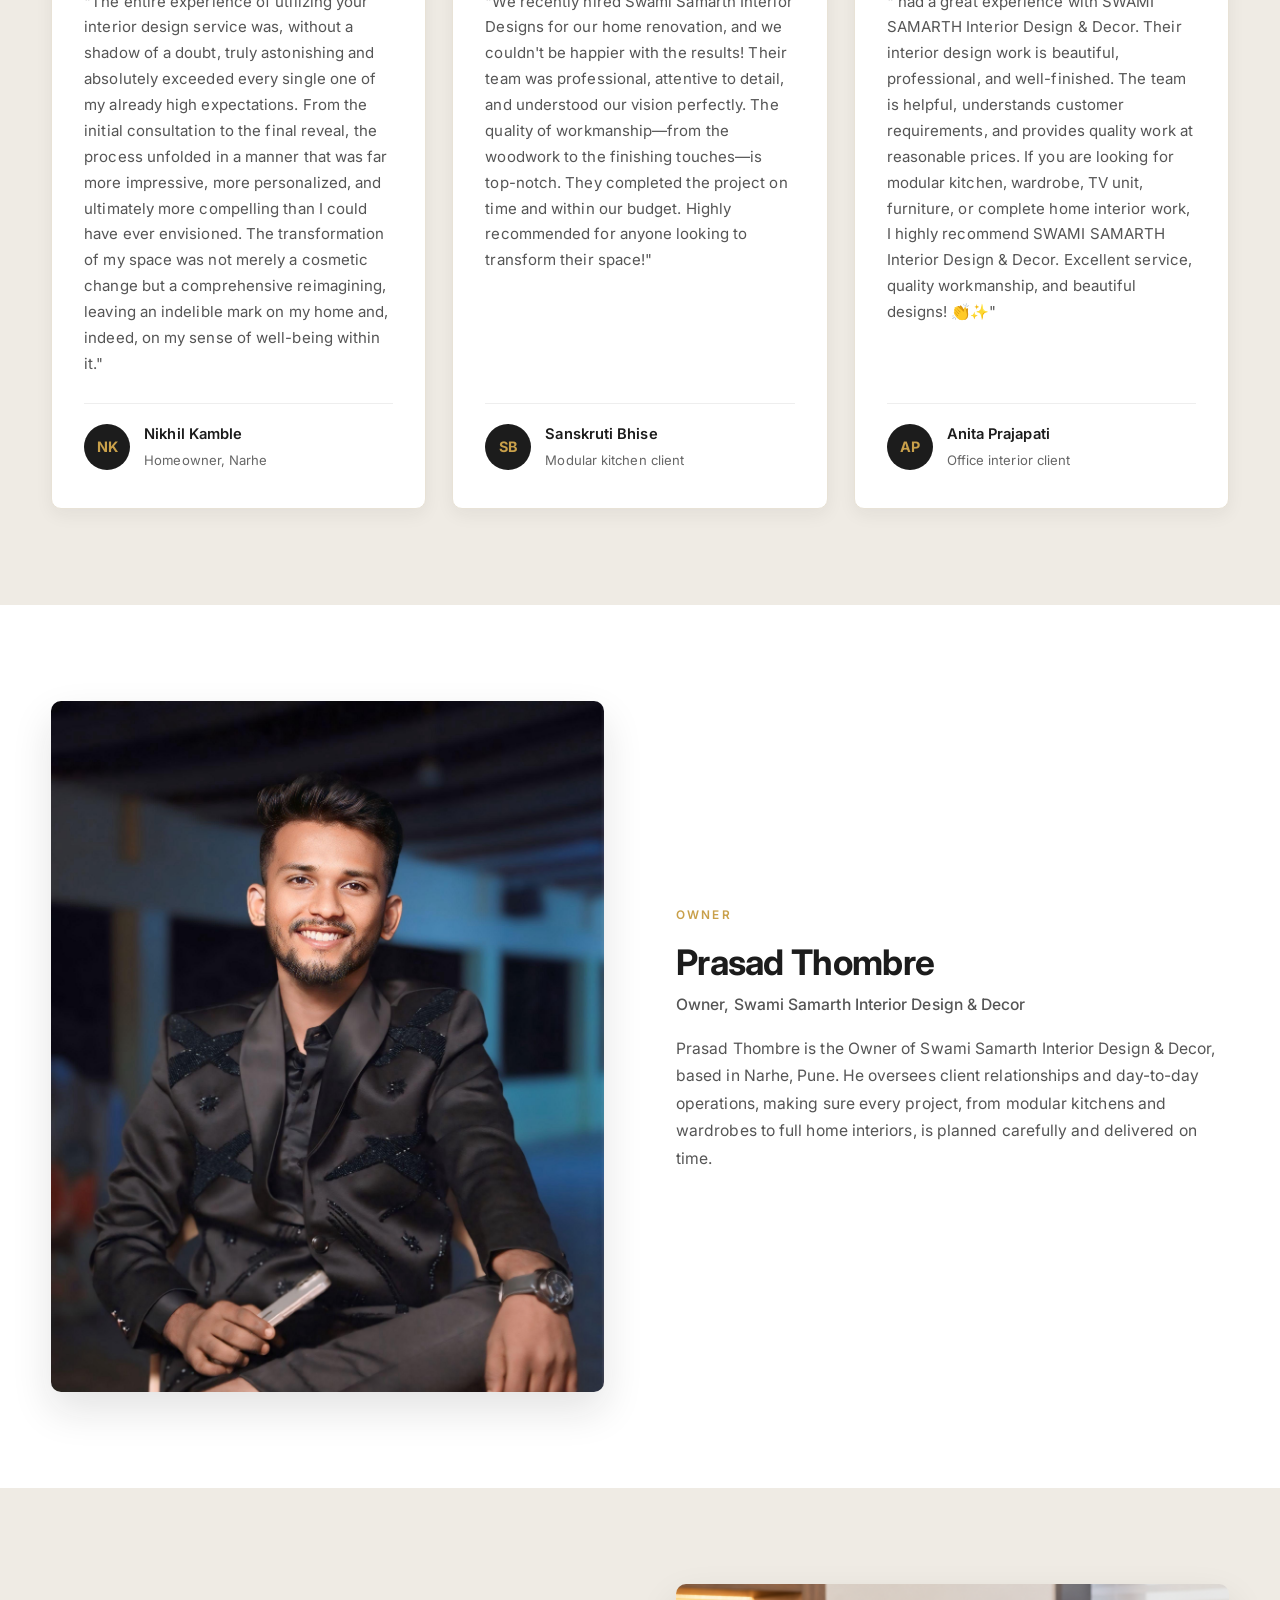
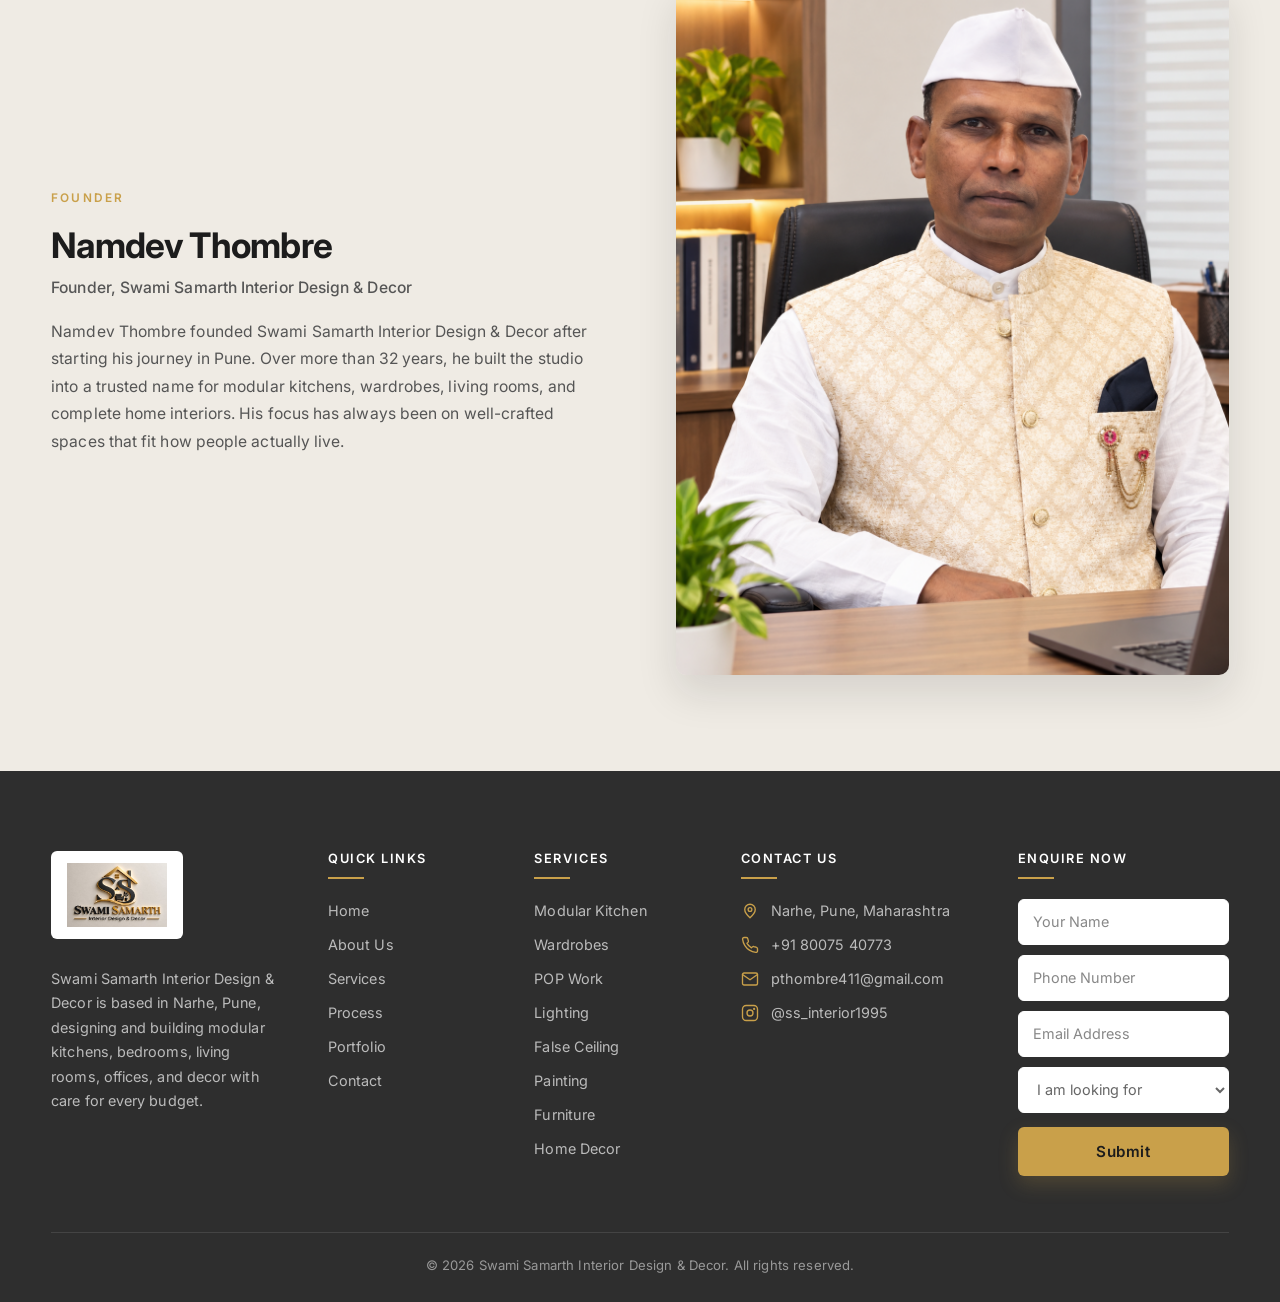
==== commit 54aa18bc: "Add files via upload" ====
--- a/index.html
+++ b/index.html
@@ -130,6 +130,10 @@
       <div class="portfolio-tabs" role="tablist">
         <button class="portfolio-tab active" data-filter="modular-kitchen" role="tab">Modular Kitchen</button>
         <button class="portfolio-tab" data-filter="wardrobes" role="tab">Wardrobes</button>
+        <button class="portfolio-tab" data-filter="pop-work" role="tab">POP Work</button>
+        <button class="portfolio-tab" data-filter="lighting" role="tab">Lighting</button>
+        <button class="portfolio-tab" data-filter="false-ceiling" role="tab">False Ceiling</button>
+        <button class="portfolio-tab" data-filter="painting" role="tab">Painting</button>
         <button class="portfolio-tab" data-filter="furniture" role="tab">Furniture</button>
         <button class="portfolio-tab" data-filter="home-decor" role="tab">Home Decor</button>
       </div>
@@ -143,9 +147,21 @@
         <div class="portfolio-item" data-cat="home-decor"><img src="images/decor1.jpeg" alt="Living room with arched wall panels"><div class="overlay">Living Room</div></div>
         <div class="portfolio-item" data-cat="home-decor"><img src="images/decor2.jpeg" alt="Living room with arched wall panels"><div class="overlay">Living Room</div></div>
         <div class="portfolio-item" data-cat="home-decor"><img src="images/decor3.jpeg" alt="Living room with arched wall panels"><div class="overlay">Living Room</div></div>
-        <div class="portfolio-item" data-cat="furniture"><img src="images/furniture1.jpeg" alt="Living room with sofa and gold ceiling light"><div class="overlay">furniture</div></div>
-        <div class="portfolio-item" data-cat="furniture"><img src="images/furniture2.jpeg" alt="Living room with sofa and gold ceiling light"><div class="overlay">furniture</div></div>
-        <div class="portfolio-item" data-cat="furniture"><img src="images/furniture3.jpeg" alt="Living room with sofa and gold ceiling light"><div class="overlay">furniture</div></div>
+        <div class="portfolio-item" data-cat="furniture"><img src="images/furniture1.jpg" alt="Living room with sofa and gold ceiling light"><div class="overlay">furniture</div></div>
+        <div class="portfolio-item" data-cat="furniture"><img src="images/furniture2.jpg" alt="Living room with sofa and gold ceiling light"><div class="overlay">furniture</div></div>
+        <div class="portfolio-item" data-cat="furniture"><img src="images/furniture3.jpg" alt="Living room with sofa and gold ceiling light"><div class="overlay">furniture</div></div>
+        <div class="portfolio-item" data-cat="pop-work"><img src="images/pop1.jpeg" alt="POP ceiling with decorative moulding"><div class="overlay">POP Ceiling</div></div>
+        <div class="portfolio-item" data-cat="pop-work"><img src="images/pop2.jpeg" alt="POP wall design with decorative border"><div class="overlay">POP Wall Design</div></div>
+        <div class="portfolio-item" data-cat="pop-work"><img src="images/pop3.jpeg" alt="Cornice and ceiling detailing"><div class="overlay">Cornice Detailing</div></div>
+        <div class="portfolio-item" data-cat="lighting"><img src="images/lighting1.jpg" alt="Cove lighting in a living room"><div class="overlay">Cove Lighting</div></div>
+        <div class="portfolio-item" data-cat="lighting"><img src="images/lighting2.jpg" alt="Pendant lights over a kitchen counter"><div class="overlay">Pendant Lighting</div></div>
+        <div class="portfolio-item" data-cat="lighting"><img src="images/lighting3.jpg" alt="Chandelier and accent lighting"><div class="overlay">Accent Lighting</div></div>
+        <div class="portfolio-item" data-cat="false-ceiling"><img src="images/false1.jpg" alt="Layered gypsum false ceiling"><div class="overlay">Layered Ceiling</div></div>
+        <div class="portfolio-item" data-cat="false-ceiling"><img src="images/false2.jpg" alt="False ceiling with cove lighting"><div class="overlay">Cove Lighting Ceiling</div></div>
+        <div class="portfolio-item" data-cat="false-ceiling"><img src="images/false3.jpg" alt="Designer ceiling in a bedroom"><div class="overlay">Bedroom Ceiling</div></div>
+        <div class="portfolio-item" data-cat="painting"><img src="images/painting1.jpg" alt="Accent wall in a living room"><div class="overlay">Accent Wall</div></div>
+        <div class="portfolio-item" data-cat="painting"><img src="images/painting2.jpg" alt="Textured wall finish in a bedroom"><div class="overlay">Textured Wall</div></div>
+        <div class="portfolio-item" data-cat="painting"><img src="images/painting3.jpg" alt="Exterior wall painting"><div class="overlay">Exterior Painting</div></div>
       </div>
       <div class="portfolio-cta">
         <a href="#contact" class="btn btn-dark">Start Your Project</a>
@@ -259,7 +275,6 @@
       <div class="f-brand">
         <div class="f-logo"><img src="images/logo.png" alt="Swami Samarth logo"></div>
         <p>Swami Samarth Interior Design &amp; Decor is based in Narhe, Pune, designing and building modular kitchens, bedrooms, living rooms, offices, and decor with care for every budget.</p>
-        <a href="https://www.instagram.com/ss_interior1995" target="_blank" rel="noopener" aria-label="Follow us on Instagram" style="display:inline-flex;align-items:center;gap:8px;color:inherit;text-decoration:none;margin-top:8px;"><svg viewBox="0 0 24 24" aria-hidden="true" width="20" height="20" fill="none" stroke="currentColor" stroke-width="2" stroke-linecap="round" stroke-linejoin="round"><rect x="2" y="2" width="20" height="20" rx="5"/><circle cx="12" cy="12" r="4"/><circle cx="17.5" cy="6.5" r=".6" fill="currentColor"/></svg><span>@ss_interior1995</span></a>
       </div>
       <div>
         <h4>Quick Links</h4>
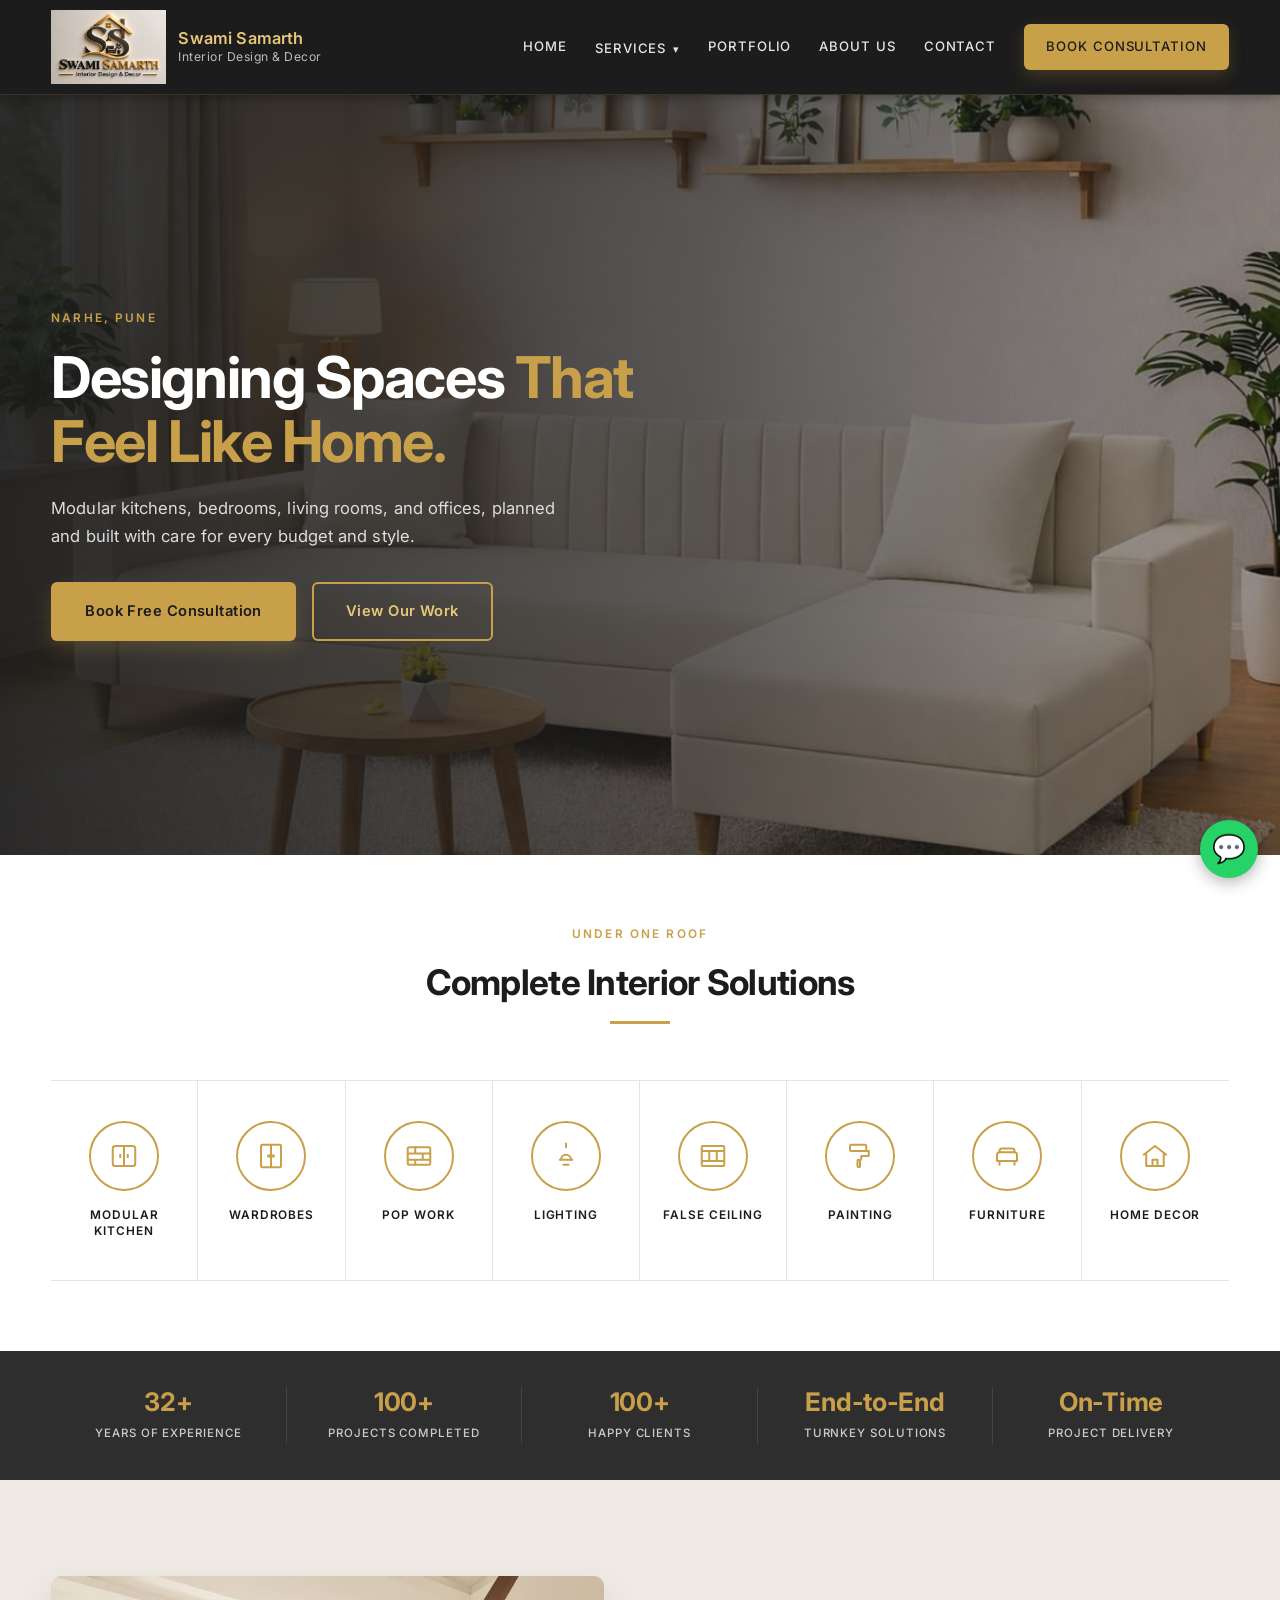
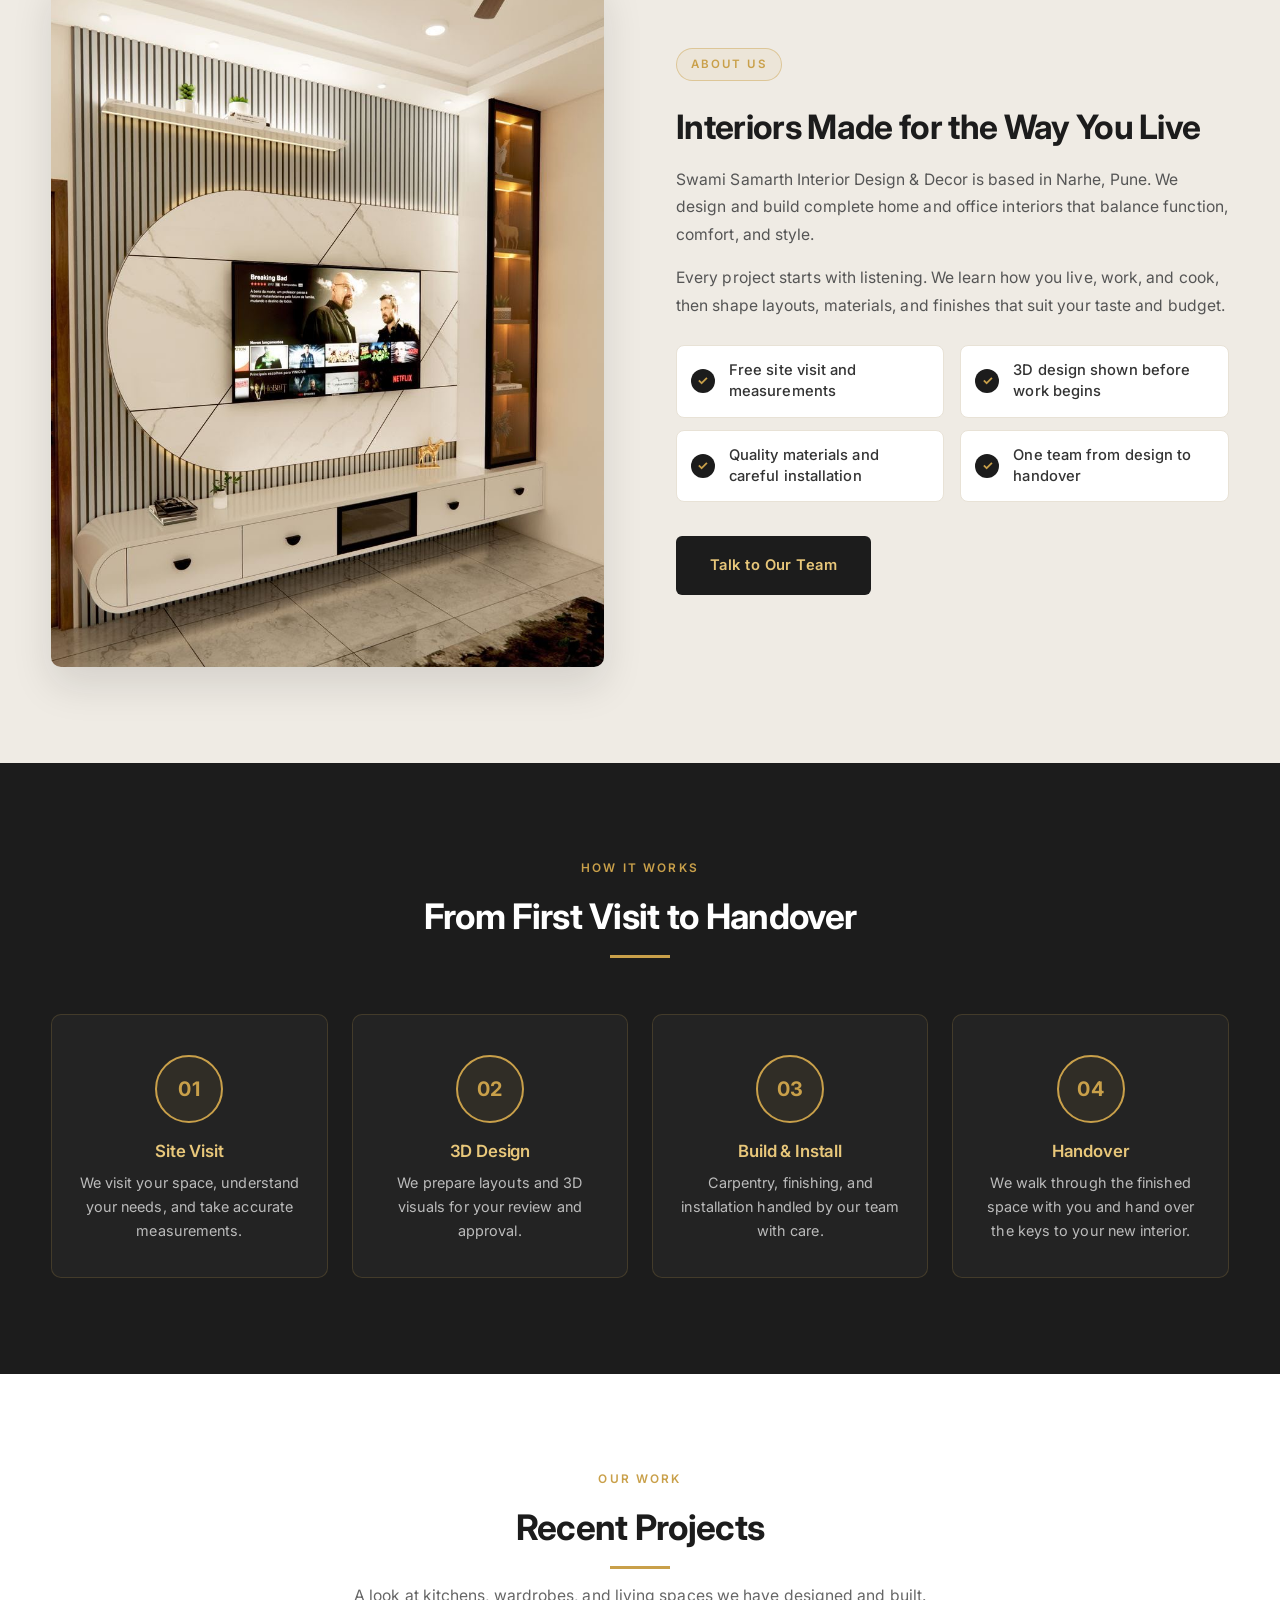
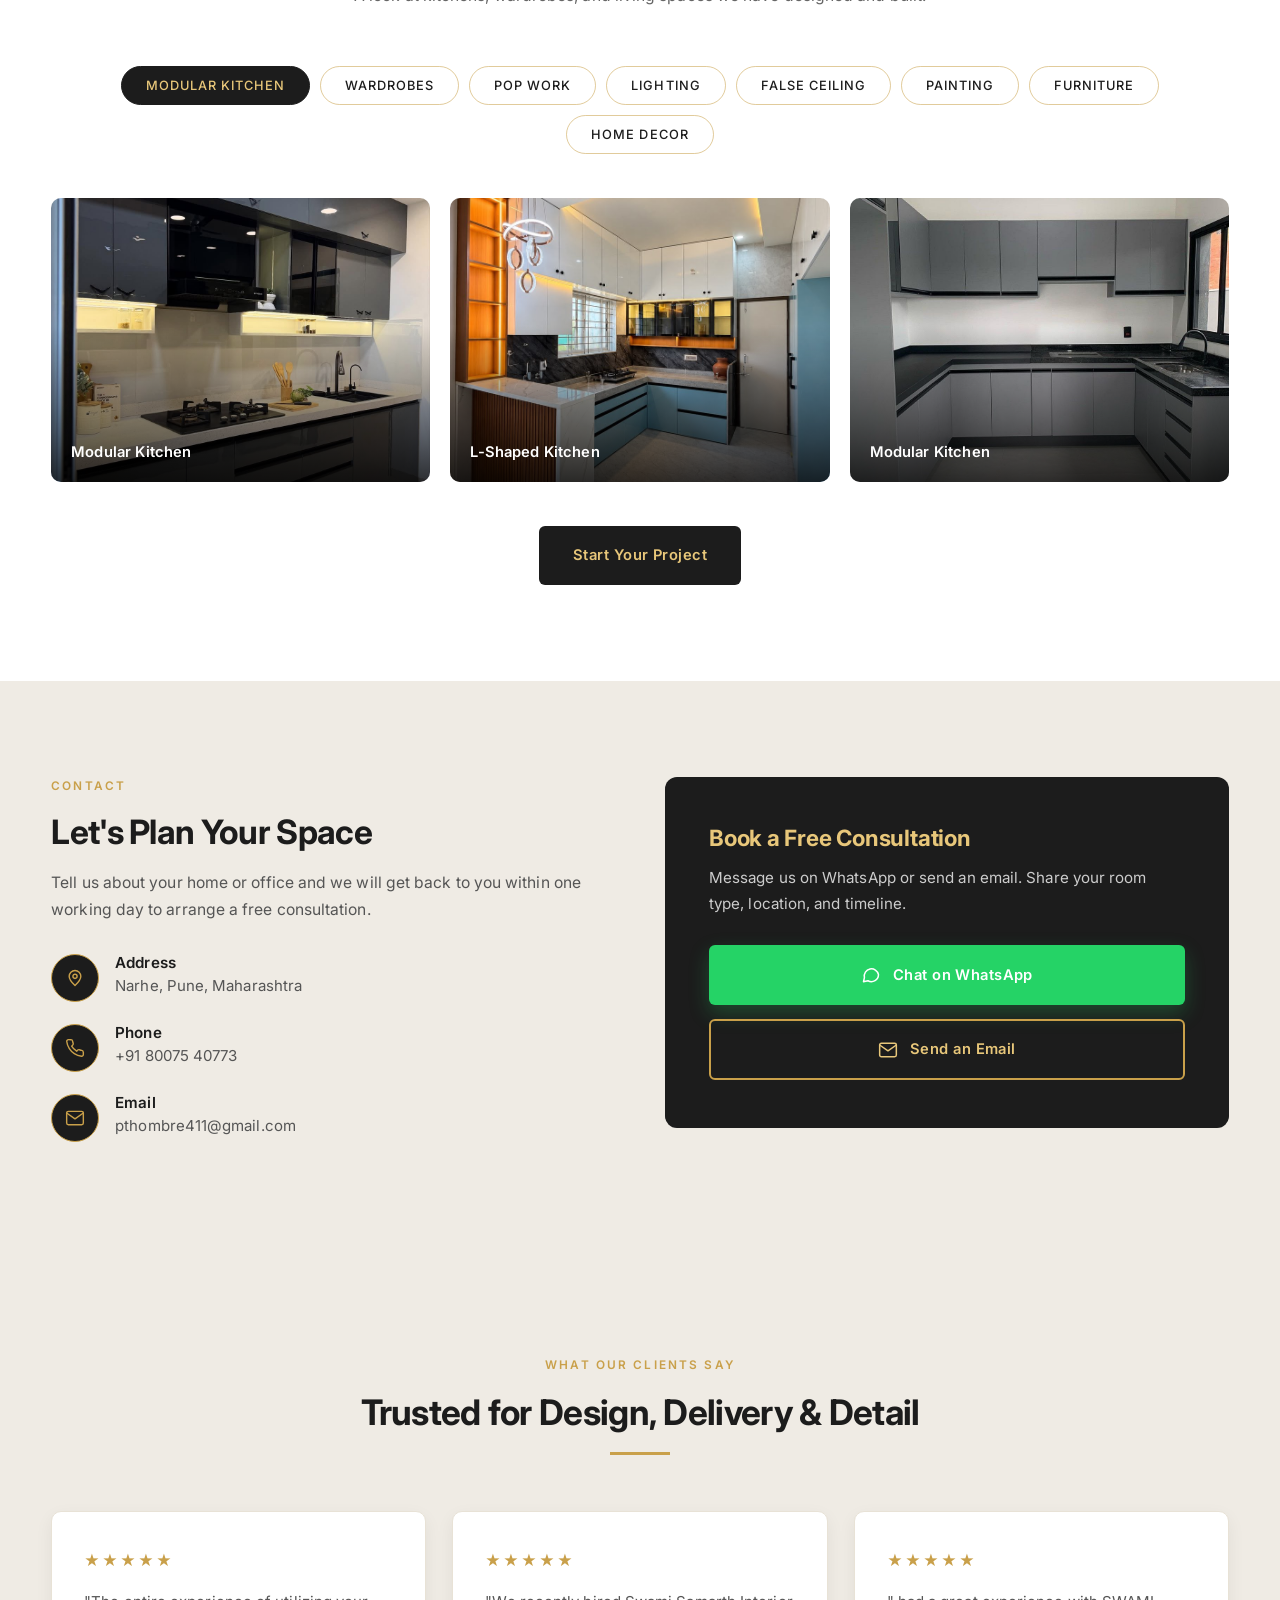
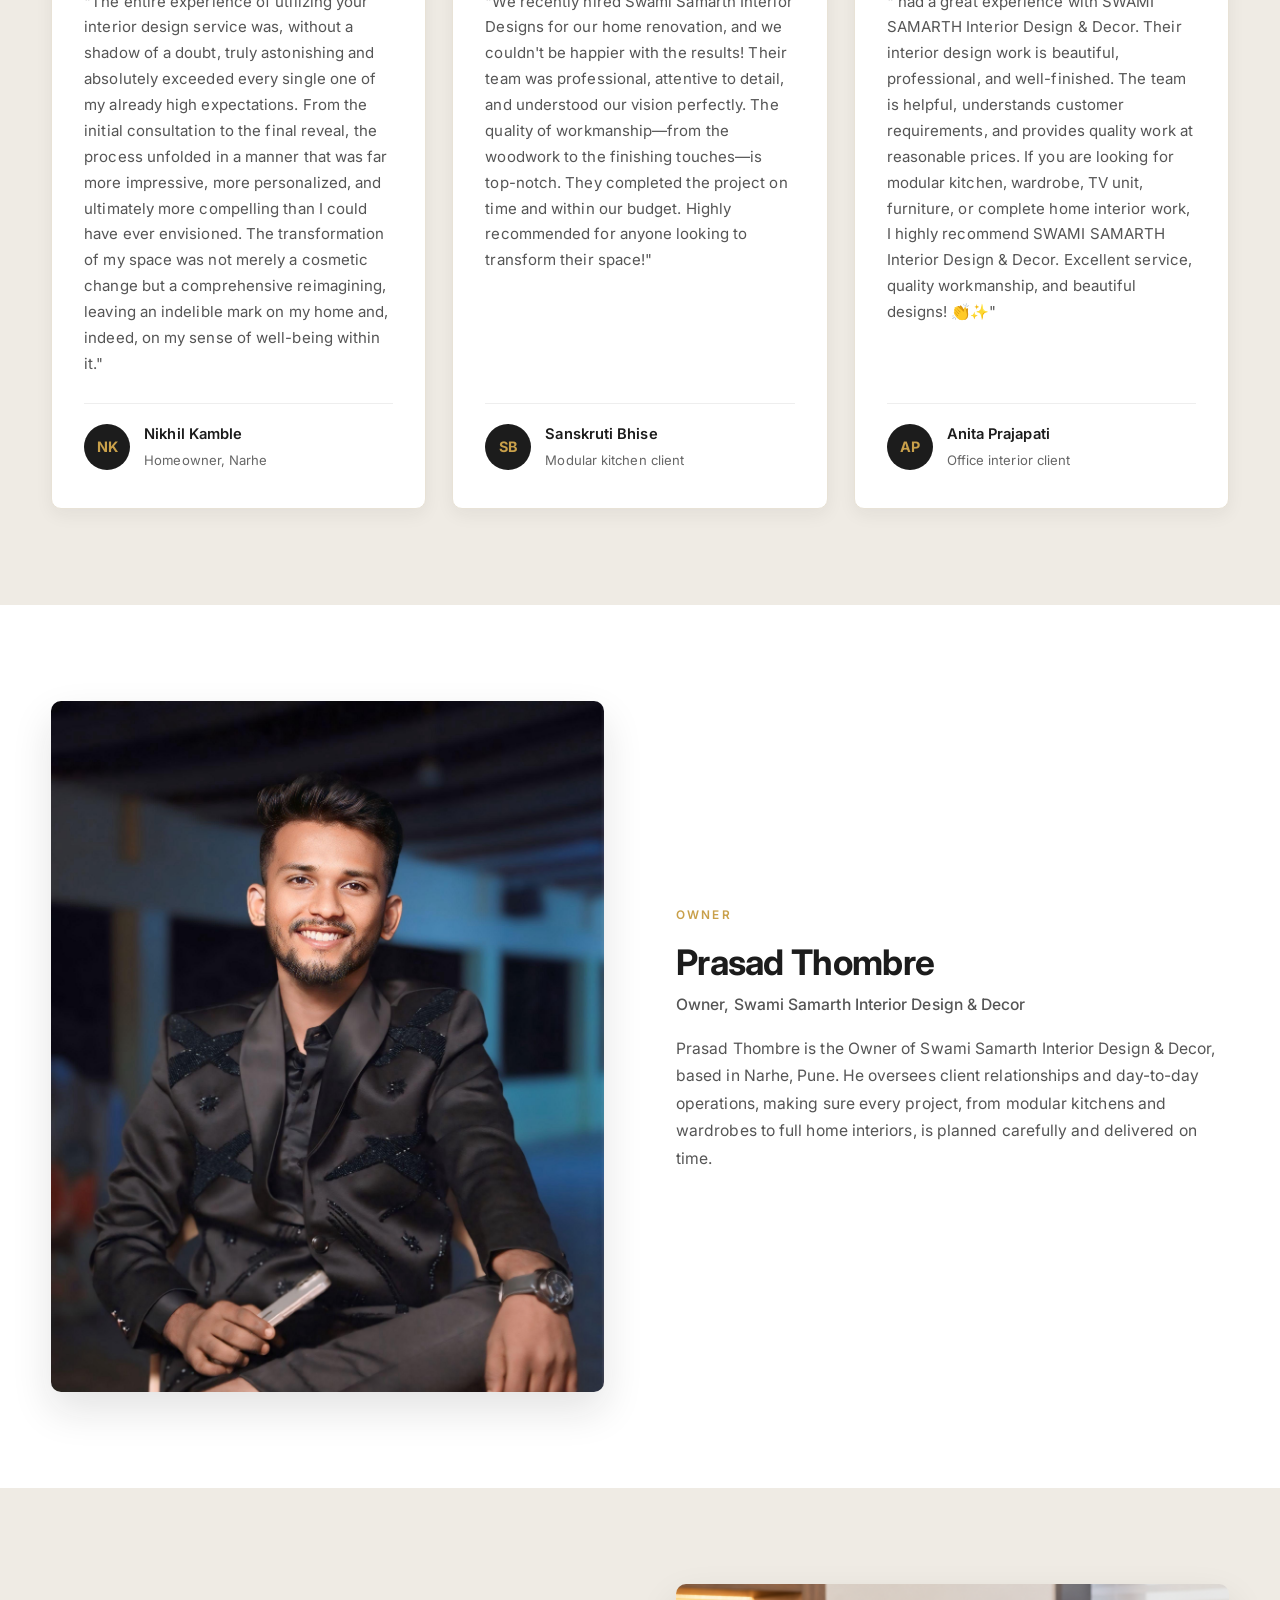
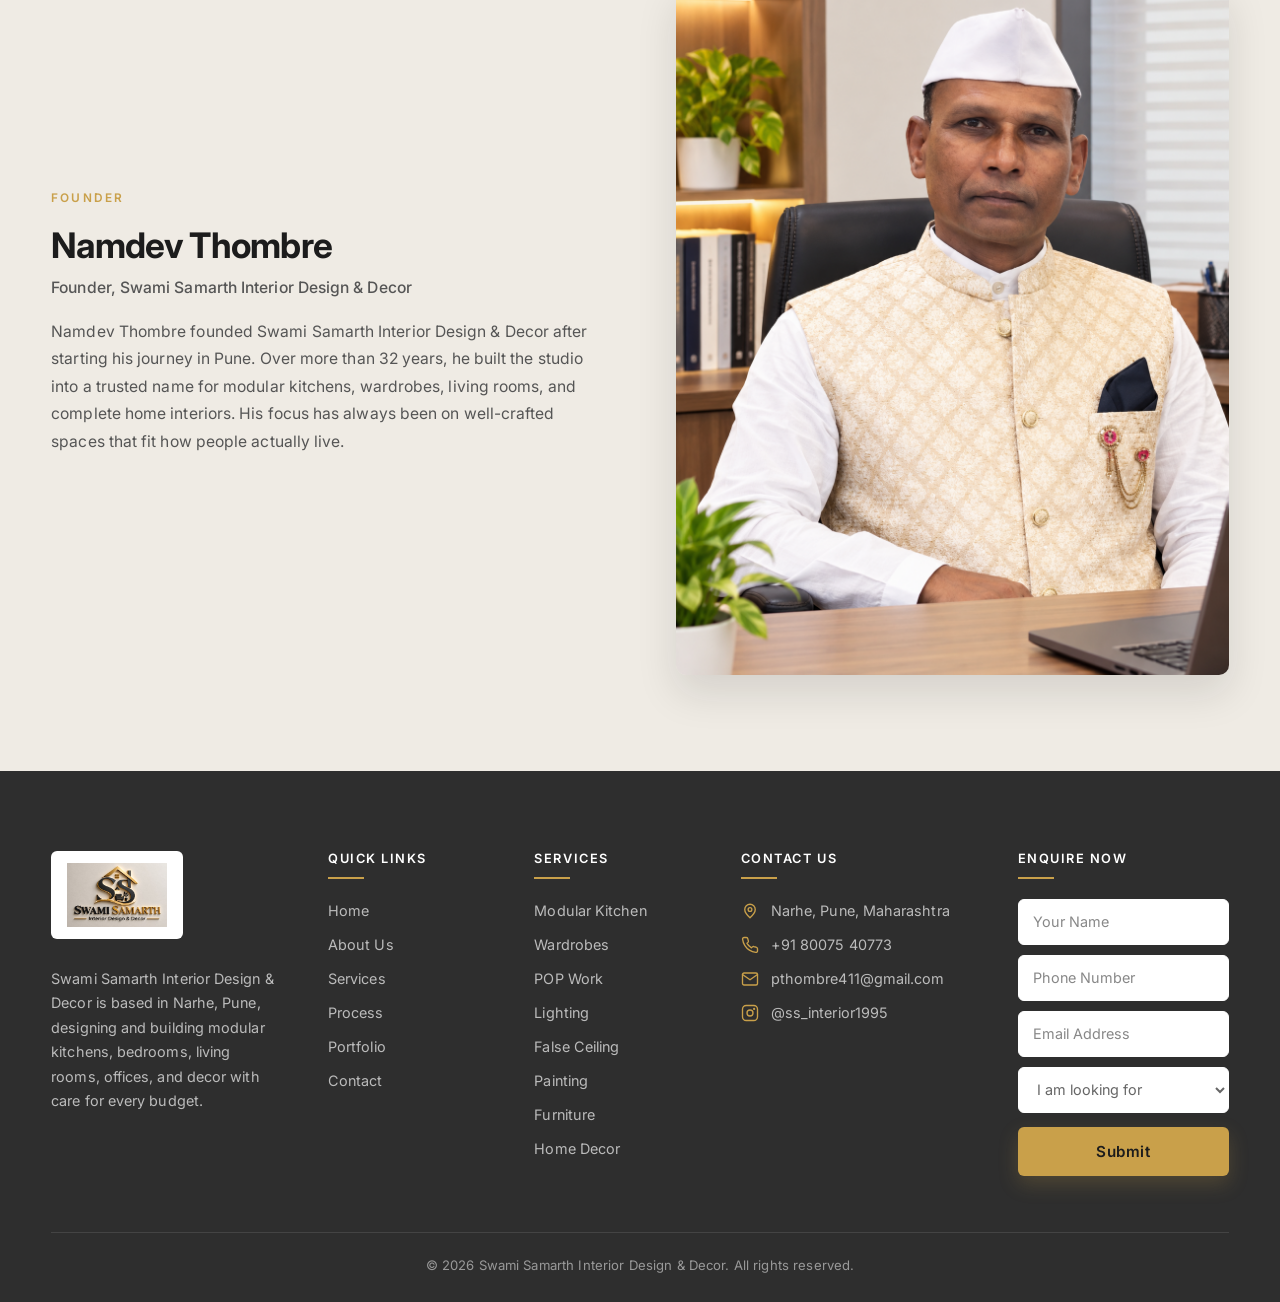
==== commit 472c4322: "Add files via upload" ====
--- a/index.html
+++ b/index.html
@@ -18,15 +18,14 @@
       </a>
       <nav class="nav-links" id="site-nav">
         <a href="#home">Home</a>
-        <a href="#about">About</a>
         <div class="has-dropdown">
           <a href="#solutions" class="dd-toggle" aria-haspopup="true" aria-expanded="false">Services <span class="caret">&#9662;</span></a>
           <div class="dropdown"><a href="modular-kitchen.html">Modular Kitchen</a><a href="wardrobes.html">Wardrobes</a><a href="pop-work.html">POP Work</a><a href="lighting.html">Lighting</a><a href="false-ceiling.html">False Ceiling</a><a href="painting.html">Painting</a><a href="furniture.html">Furniture</a><a href="home-decor.html">Home Decor</a></div>
         </div>
-        <a href="#process">Process</a>
         <a href="#portfolio">Portfolio</a>
-        <a href="#contact">Contact</a>
-        <a href="#contact" class="nav-cta">Book Consultation</a>
+		<a href="about.html">About Us</a>
+        <a href="contact.html">Contact</a>
+        <a href="contact.html#enquiry" class="nav-cta">Book Consultation</a>
       </nav>
       <button class="nav-toggle" type="button" aria-label="Open menu" aria-expanded="false" aria-controls="site-nav"><span></span><span></span><span></span></button>
     </div>
@@ -284,7 +283,7 @@
           <li><a href="#solutions">Services</a></li>
           <li><a href="#process">Process</a></li>
           <li><a href="#portfolio">Portfolio</a></li>
-          <li><a href="#contact">Contact</a></li>
+          <li><a href="contact.html">Contact</a></li>
         </ul>
       </div>
       <div>
--- a/style.css
+++ b/style.css
@@ -433,3 +433,124 @@
   .page-hero { padding: 90px 0 70px; }
   .enq-form { padding: 26px 20px; }
 }
+/* ==========================================================
+   Contact page (loads after style.css and reuses its variables)
+   ========================================================== */
+
+/* Hero */
+.contact-hero {
+  background: linear-gradient(90deg, rgba(28,28,28,0.93) 0%, rgba(28,28,28,0.75) 60%, rgba(28,28,28,0.5) 100%),
+              url("images/hero.jpeg") center/cover no-repeat;
+  padding: 110px 0 90px;
+}
+.contact-hero h1 .accent { color: var(--gold); }
+.contact-hero p { margin-bottom: 0; }
+
+/* Info + form */
+.contact-page { background: var(--cream); }
+.cp-grid { display: grid; grid-template-columns: 1fr 1.05fr; gap: 56px; align-items: start; }
+
+.cp-info h2 { font-size: clamp(1.6rem, 2.8vw, 2.1rem); letter-spacing: -0.02em; margin: 6px 0 16px; }
+.cp-lead { color: #555; font-size: 0.98rem; line-height: 1.7; margin-bottom: 28px; max-width: 480px; }
+
+.cp-cards { display: grid; gap: 14px; margin-bottom: 28px; }
+.cp-card {
+  display: flex; align-items: center; gap: 18px;
+  background: var(--white); border: 1px solid #e8e2d6; border-radius: var(--radius);
+  padding: 18px 22px; box-shadow: var(--shadow-sm);
+  transition: transform 0.25s var(--ease), border-color 0.25s var(--ease), box-shadow 0.25s var(--ease);
+}
+.cp-card:hover { transform: translateY(-3px); border-color: var(--gold); box-shadow: 0 12px 26px rgba(0,0,0,0.08); }
+.cp-card .icon {
+  width: 52px; height: 52px; border-radius: 50%; flex-shrink: 0;
+  background: var(--black); border: 1.5px solid var(--gold);
+  display: flex; align-items: center; justify-content: center;
+  transition: background 0.25s var(--ease);
+}
+.cp-card .icon svg { width: 22px; height: 22px; fill: none; stroke: var(--gold); stroke-width: 1.7; stroke-linecap: round; stroke-linejoin: round; transition: stroke 0.25s var(--ease); }
+.cp-card:hover .icon { background: var(--gold); }
+.cp-card:hover .icon svg { stroke: var(--black); }
+.cp-card h4 { font-size: 0.78rem; text-transform: uppercase; letter-spacing: 0.12em; color: var(--gold); margin-bottom: 3px; }
+.cp-card p, .cp-card a { color: var(--black); font-size: 1rem; font-weight: var(--fw-sub); line-height: 1.5; word-break: break-word; }
+.cp-card a:hover { color: var(--gold); }
+
+.cp-actions { display: flex; gap: 14px; flex-wrap: wrap; }
+.cp-actions .btn { flex: 1 1 190px; }
+
+/* Form card */
+.cp-form { padding: 40px 36px; border-top: 4px solid var(--gold); }
+.cp-form h3 { font-size: 1.45rem; letter-spacing: -0.01em; margin-bottom: 8px; }
+.cp-form-lead { color: var(--muted); font-size: 0.94rem; margin-bottom: 24px; }
+.cp-form .enq-grid textarea {
+  width: 100%; padding: 13px 14px; border: 1px solid #d9d3c7; border-radius: 6px;
+  font-family: var(--font); font-size: 0.95rem; color: var(--text); background: #fff; resize: vertical; min-height: 110px;
+}
+.cp-form .enq-grid textarea:focus { outline: 2px solid var(--gold); outline-offset: 1px; border-color: var(--gold); }
+.cp-form .enq-grid select:invalid { color: #888; }
+.cp-form .btn-icon { cursor: pointer; border: 2px solid transparent; font-size: 0.95rem; }
+
+/* Full-width map */
+.map-section { position: relative; padding: 0; line-height: 0; background: #ddd; }
+.map-section iframe { display: block; width: 100%; height: 480px; border: 0; filter: grayscale(0.15); }
+.map-badge {
+  position: absolute; left: max(4%, calc((100% - 1180px) / 2)); top: 50%; transform: translateY(-50%);
+  background: var(--black); color: #fff; border-radius: var(--radius);
+  padding: 28px 30px; width: min(320px, 80%); line-height: var(--lh-body);
+  border-top: 4px solid var(--gold); box-shadow: var(--shadow-md);
+}
+.map-badge h4 { color: var(--gold-light); font-size: 1.1rem; margin-bottom: 6px; }
+.map-badge p { color: #ccc; font-size: 0.92rem; margin-bottom: 18px; }
+.map-badge .btn { padding: 12px 24px; font-size: 0.86rem; }
+
+/* Responsive */
+@media (max-width: 900px) {
+  .cp-grid { grid-template-columns: 1fr; gap: 40px; }
+  .contact-hero { padding: 90px 0 70px; }
+  .map-section iframe { height: 420px; }
+}
+@media (max-width: 600px) {
+  .cp-form { padding: 28px 20px; }
+  .cp-card { padding: 16px 16px; gap: 14px; }
+  .map-section iframe { height: 360px; }
+  /* On phones the badge sits below the map instead of covering it */
+  .map-badge { position: static; transform: none; width: 100%; border-radius: 0; box-shadow: none; padding: 24px 5%; }
+}
+/* ==========================================================
+   About page (loads after style.css and reuses its variables)
+   ========================================================== */
+.about-hero {
+  background: linear-gradient(90deg, rgba(28,28,28,0.93) 0%, rgba(28,28,28,0.75) 60%, rgba(28,28,28,0.45) 100%),
+              url("images/hero.jpeg") center/cover no-repeat;
+  padding: 110px 0 90px;
+}
+.about-hero h1 .accent { color: var(--gold); }
+.about-hero .hero-buttons { display: flex; gap: 16px; flex-wrap: wrap; }
+
+/* What we stand for */
+.values { background: var(--white); }
+.value-card { position: relative; padding: 38px 30px 32px; transition: transform 0.25s var(--ease), border-color 0.25s var(--ease), box-shadow 0.25s var(--ease); }
+.value-card:hover { transform: translateY(-5px); border-color: var(--gold); box-shadow: 0 14px 30px rgba(0,0,0,0.1); }
+.value-num {
+  width: 52px; height: 52px; line-height: 48px; text-align: center; border-radius: 50%;
+  border: 2px solid var(--gold); background: var(--black); color: var(--gold);
+  font-weight: var(--fw-bold); font-size: 1rem; margin-bottom: 20px;
+}
+.value-card h3 { font-size: 1.15rem; margin-bottom: 10px; }
+.value-card p { color: #555; font-size: 0.94rem; line-height: 1.72; }
+
+/* Call to action band */
+.cta-band { background: var(--black); padding: 64px 0; border-top: 3px solid var(--gold); }
+.cta-inner { display: flex; align-items: center; justify-content: space-between; gap: 32px; flex-wrap: wrap; }
+.cta-band h2 { color: #fff; font-size: clamp(1.5rem, 2.8vw, 2rem); letter-spacing: -0.02em; margin-bottom: 8px; }
+.cta-band p { color: #bbb; font-size: 1rem; }
+.cta-buttons { display: flex; gap: 14px; flex-wrap: wrap; }
+
+@media (max-width: 900px) {
+  .about-hero { padding: 90px 0 70px; }
+}
+@media (max-width: 600px) {
+  .cta-band { padding: 48px 0; }
+  .cta-buttons { width: 100%; }
+  .cta-buttons .btn { flex: 1 1 100%; text-align: center; }
+}
+
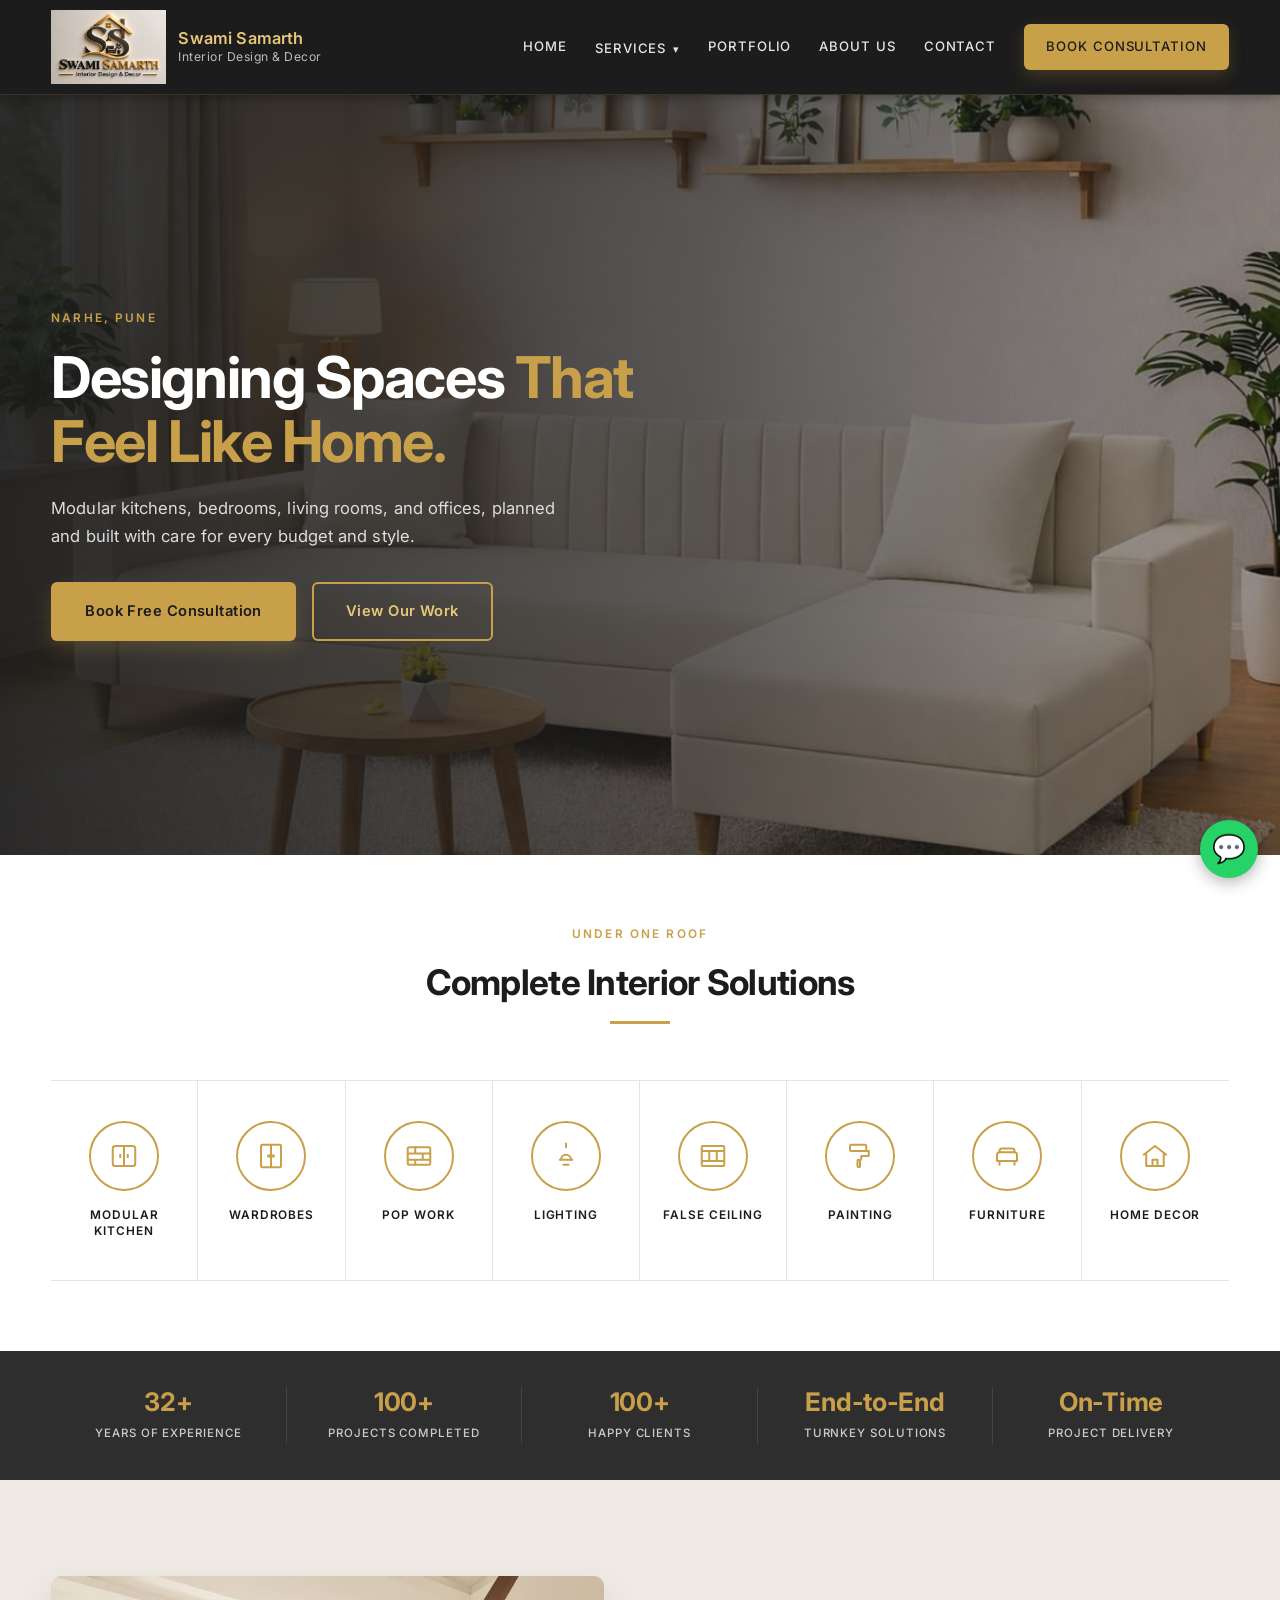
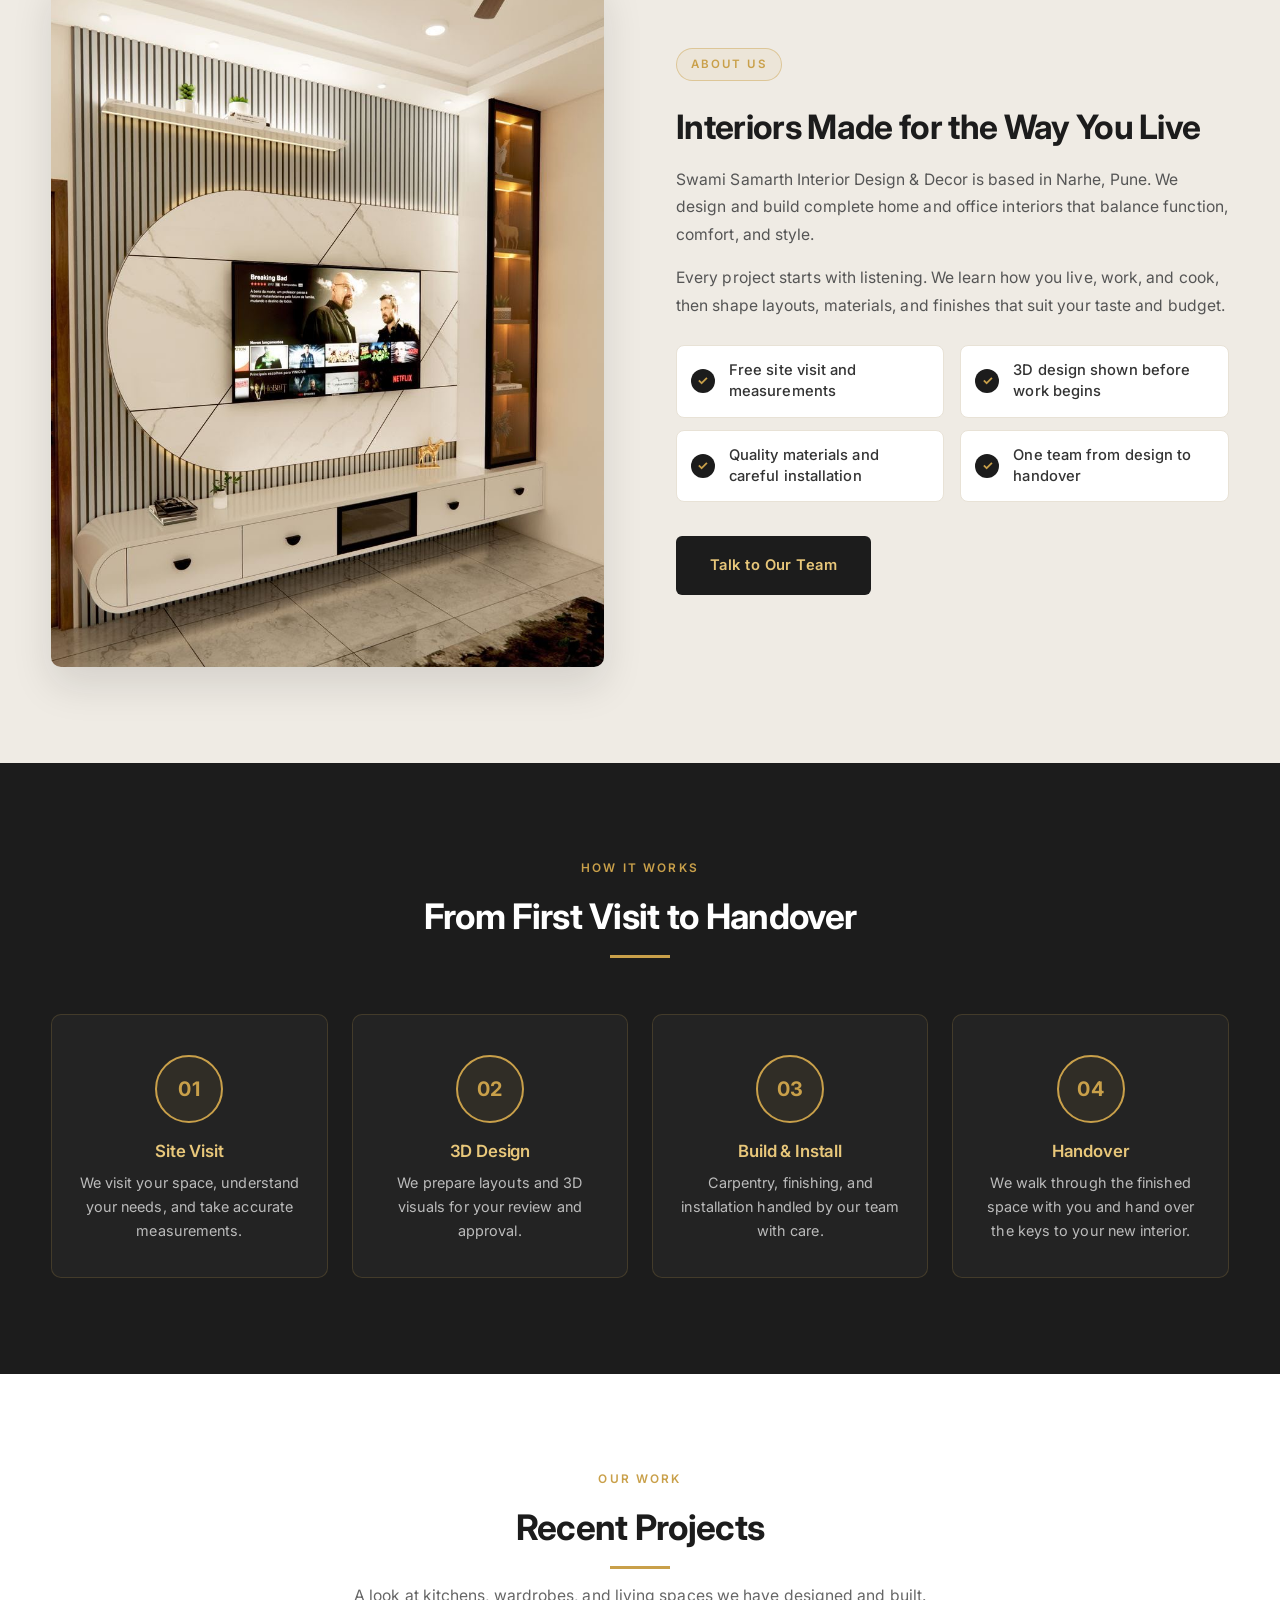
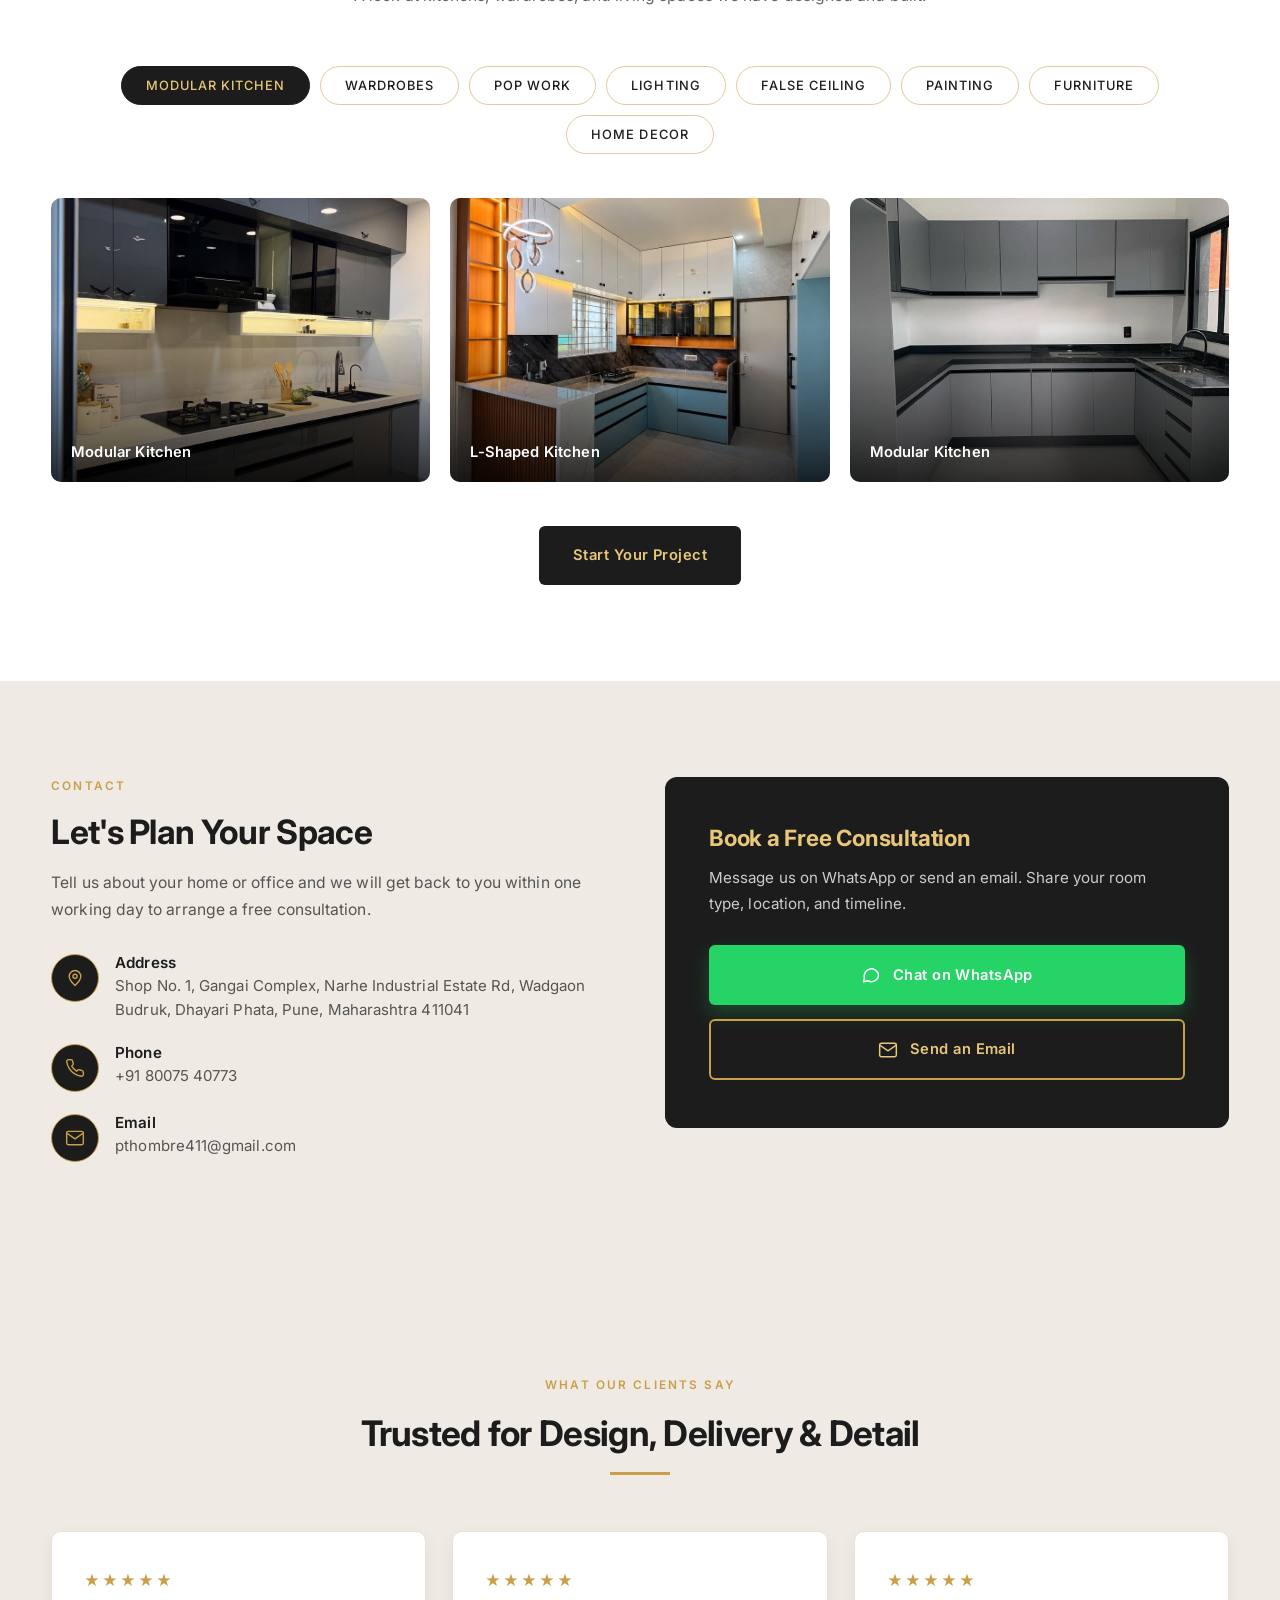
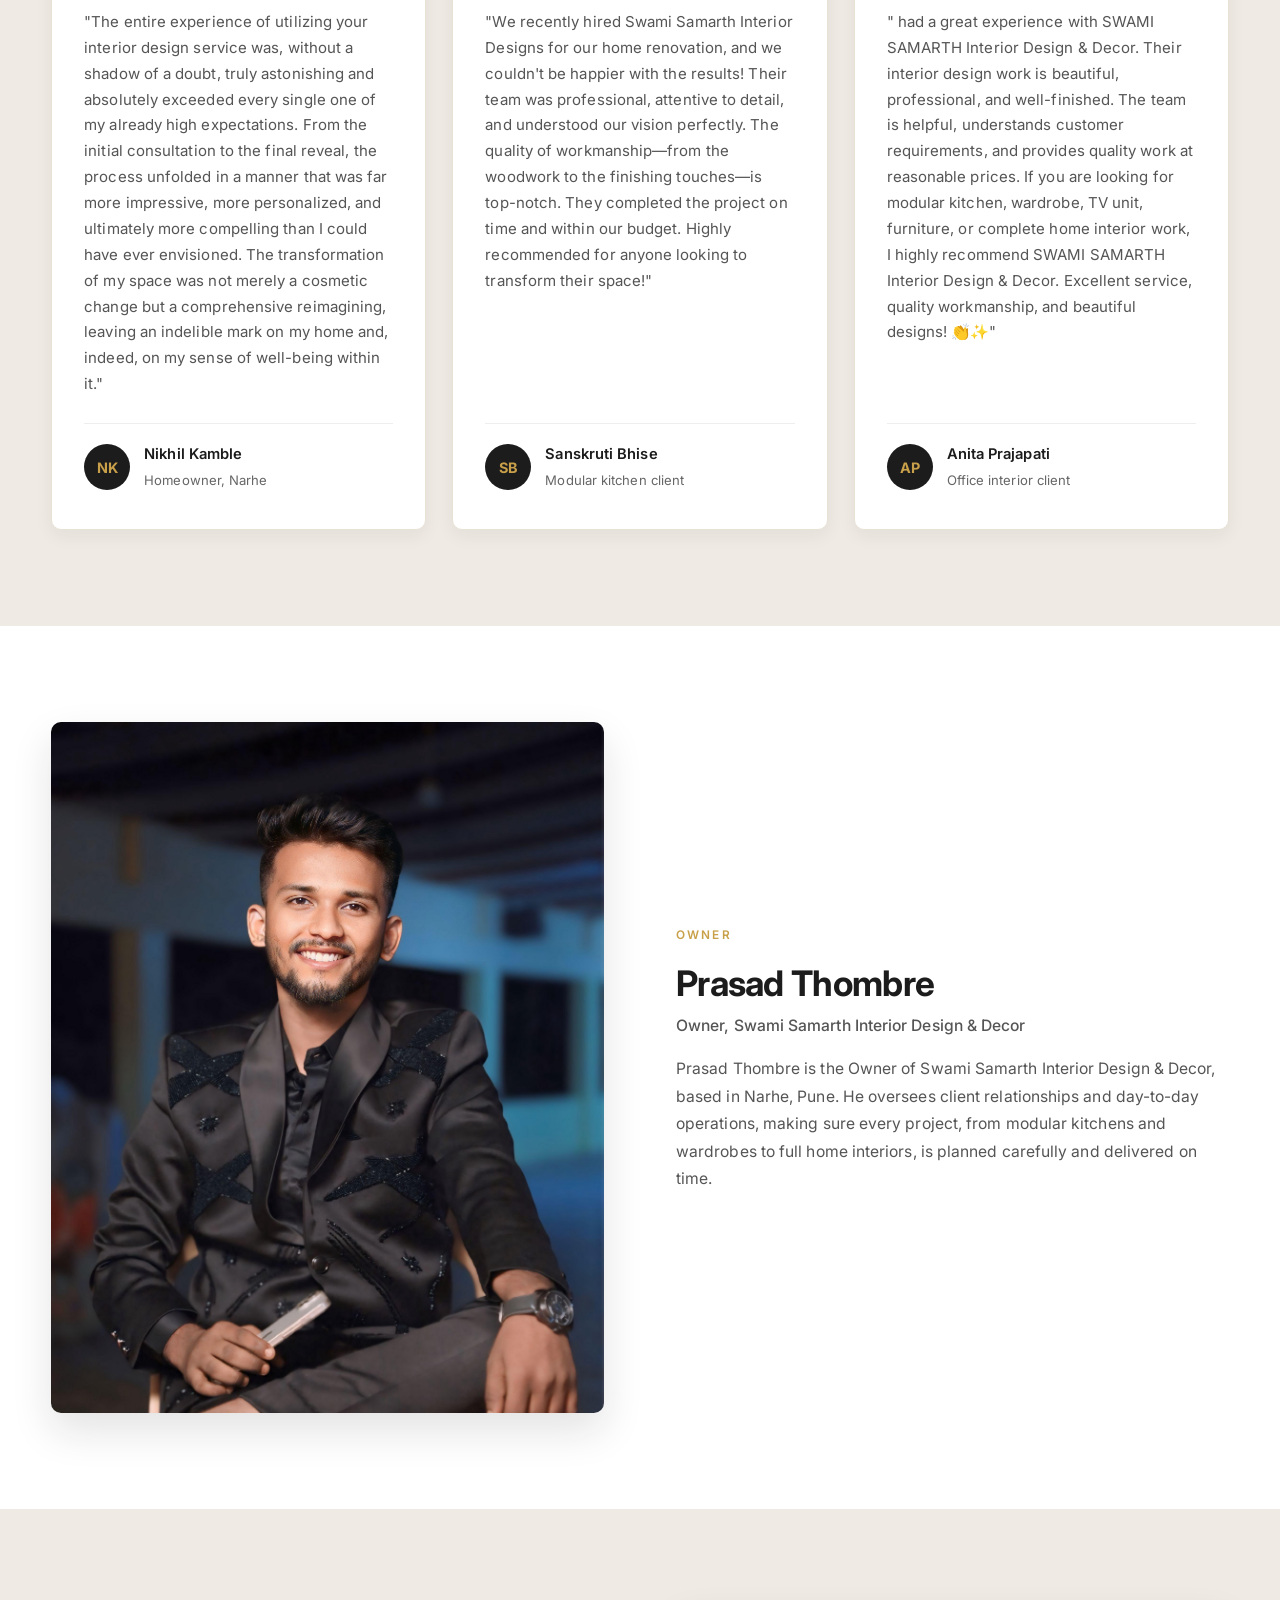
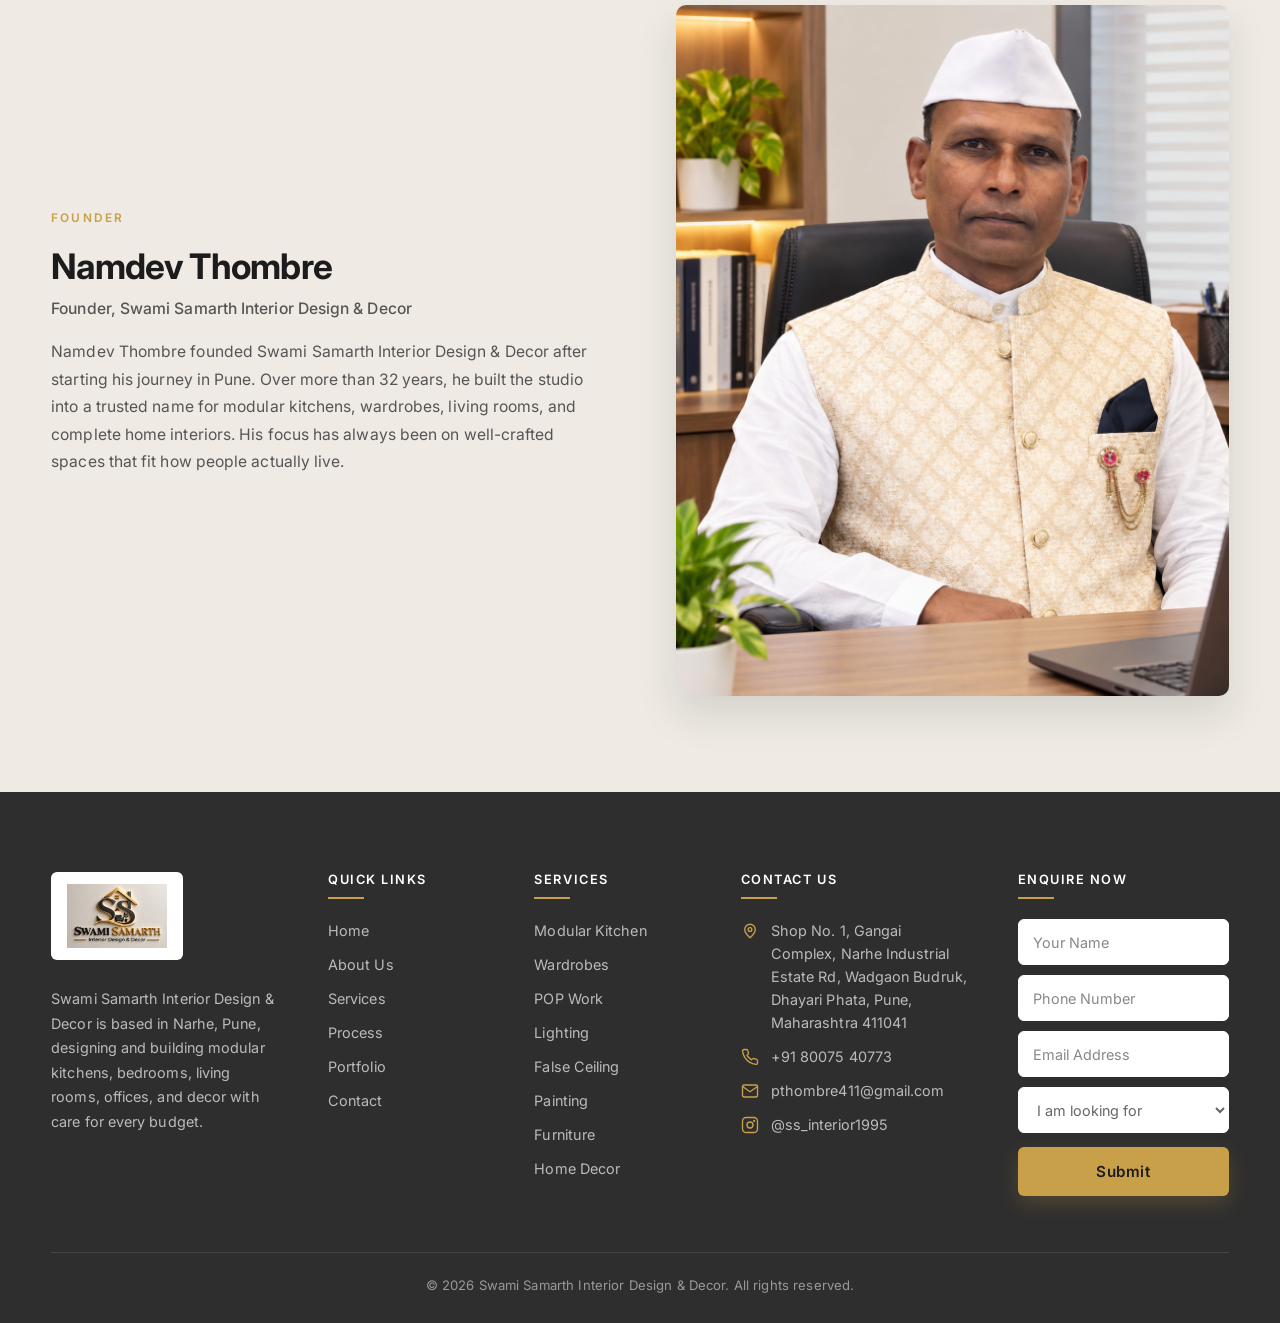
==== commit 6dbc6117: "Add files via upload" ====
--- a/index.html
+++ b/index.html
@@ -12,12 +12,12 @@
   <!-- Header -->
   <header>
     <div class="container nav">
-      <a href="#home" class="brand">
+      <a href="index.html" class="brand">
         <img src="images/logo.png" alt="Swami Samarth logo">
         <div class="brand-text">Swami Samarth<small>Interior Design &amp; Decor</small></div>
       </a>
       <nav class="nav-links" id="site-nav">
-        <a href="#home">Home</a>
+        <a href="index.html">Home</a>
         <div class="has-dropdown">
           <a href="#solutions" class="dd-toggle" aria-haspopup="true" aria-expanded="false">Services <span class="caret">&#9662;</span></a>
           <div class="dropdown"><a href="modular-kitchen.html">Modular Kitchen</a><a href="wardrobes.html">Wardrobes</a><a href="pop-work.html">POP Work</a><a href="lighting.html">Lighting</a><a href="false-ceiling.html">False Ceiling</a><a href="painting.html">Painting</a><a href="furniture.html">Furniture</a><a href="home-decor.html">Home Decor</a></div>
@@ -177,7 +177,7 @@
         <p>Tell us about your home or office and we will get back to you within one working day to arrange a free consultation.</p>
         <div class="info-item">
           <div class="icon"><svg viewBox="0 0 24 24" aria-hidden="true"><path d="M12 21s-7-6.2-7-11a7 7 0 0 1 14 0c0 4.8-7 11-7 11z"/><circle cx="12" cy="10" r="2.5"/></svg></div>
-          <div><h4>Address</h4><p>Narhe, Pune, Maharashtra</p></div>
+          <div><h4>Address</h4><p>Shop No. 1, Gangai Complex, Narhe Industrial Estate Rd, Wadgaon Budruk, Dhayari Phata, Pune, Maharashtra 411041</p></div>
         </div>
         <div class="info-item">
           <div class="icon"><svg viewBox="0 0 24 24" aria-hidden="true"><path d="M22 16.9v3a2 2 0 0 1-2.2 2 19.8 19.8 0 0 1-8.6-3.1 19.5 19.5 0 0 1-6-6A19.8 19.8 0 0 1 2.1 4.2 2 2 0 0 1 4.1 2h3a2 2 0 0 1 2 1.7c.1.9.4 1.8.7 2.7a2 2 0 0 1-.5 2.1L8 9.8a16 16 0 0 0 6 6l1.3-1.3a2 2 0 0 1 2.1-.4c.9.3 1.8.6 2.7.7a2 2 0 0 1 1.7 2z"/></svg></div>
@@ -278,11 +278,11 @@
       <div>
         <h4>Quick Links</h4>
         <ul>
-          <li><a href="#home">Home</a></li>
-          <li><a href="#about">About Us</a></li>
-          <li><a href="#solutions">Services</a></li>
-          <li><a href="#process">Process</a></li>
-          <li><a href="#portfolio">Portfolio</a></li>
+          <li><a href="index.html#home">Home</a></li>
+          <li><a href="index.html#about">About Us</a></li>
+          <li><a href="index.html#solutions">Services</a></li>
+          <li><a href="index.html#process">Process</a></li>
+          <li><a href="index.html#portfolio">Portfolio</a></li>
           <li><a href="contact.html">Contact</a></li>
         </ul>
       </div>
@@ -293,7 +293,7 @@
       <div>
         <h4>Contact Us</h4>
         <ul class="f-contact">
-          <li><svg viewBox="0 0 24 24" aria-hidden="true"><path d="M12 21s-7-6.2-7-11a7 7 0 0 1 14 0c0 4.8-7 11-7 11z"/><circle cx="12" cy="10" r="2.5"/></svg><span>Narhe, Pune, Maharashtra</span></li>
+          <li><svg viewBox="0 0 24 24" aria-hidden="true"><path d="M12 21s-7-6.2-7-11a7 7 0 0 1 14 0c0 4.8-7 11-7 11z"/><circle cx="12" cy="10" r="2.5"/></svg><span>Shop No. 1, Gangai Complex, Narhe Industrial Estate Rd, Wadgaon Budruk, Dhayari Phata, Pune, Maharashtra 411041</span></li>
           <li><svg viewBox="0 0 24 24" aria-hidden="true"><path d="M22 16.9v3a2 2 0 0 1-2.2 2 19.8 19.8 0 0 1-8.6-3.1 19.5 19.5 0 0 1-6-6A19.8 19.8 0 0 1 2.1 4.2 2 2 0 0 1 4.1 2h3a2 2 0 0 1 2 1.7c.1.9.4 1.8.7 2.7a2 2 0 0 1-.5 2.1L8 9.8a16 16 0 0 0 6 6l1.3-1.3a2 2 0 0 1 2.1-.4c.9.3 1.8.6 2.7.7a2 2 0 0 1 1.7 2z"/></svg><a href="tel:+918007540773">+91 80075 40773</a></li>
           <li><svg viewBox="0 0 24 24" aria-hidden="true"><rect x="2" y="4" width="20" height="16" rx="2"/><path d="M22 6l-10 7L2 6"/></svg><a href="mailto:pthombre411@gmail.com">pthombre411@gmail.com</a></li>
           <li><svg viewBox="0 0 24 24" aria-hidden="true"><rect x="2" y="2" width="20" height="20" rx="5"/><circle cx="12" cy="12" r="4"/><circle cx="17.5" cy="6.5" r=".6"/></svg><a href="https://www.instagram.com/ss_interior1995" target="_blank" rel="noopener">@ss_interior1995</a></li>
@@ -301,7 +301,7 @@
       </div>
       <div>
         <h4>Enquire Now</h4>
-        <form class="f-form" method="POST" action="send.php">
+        <form class="f-form" data-whatsapp>
           <input type="text" name="name" placeholder="Your Name" aria-label="Your name" required>
           <input type="tel" name="phone" placeholder="Phone Number" aria-label="Phone number" required>
           <input type="email" name="email" placeholder="Email Address" aria-label="Email address">
@@ -383,5 +383,6 @@
   });
 })();
 </script>
+<script src="whatsapp-form.js"></script>
 </body>
 </html>
